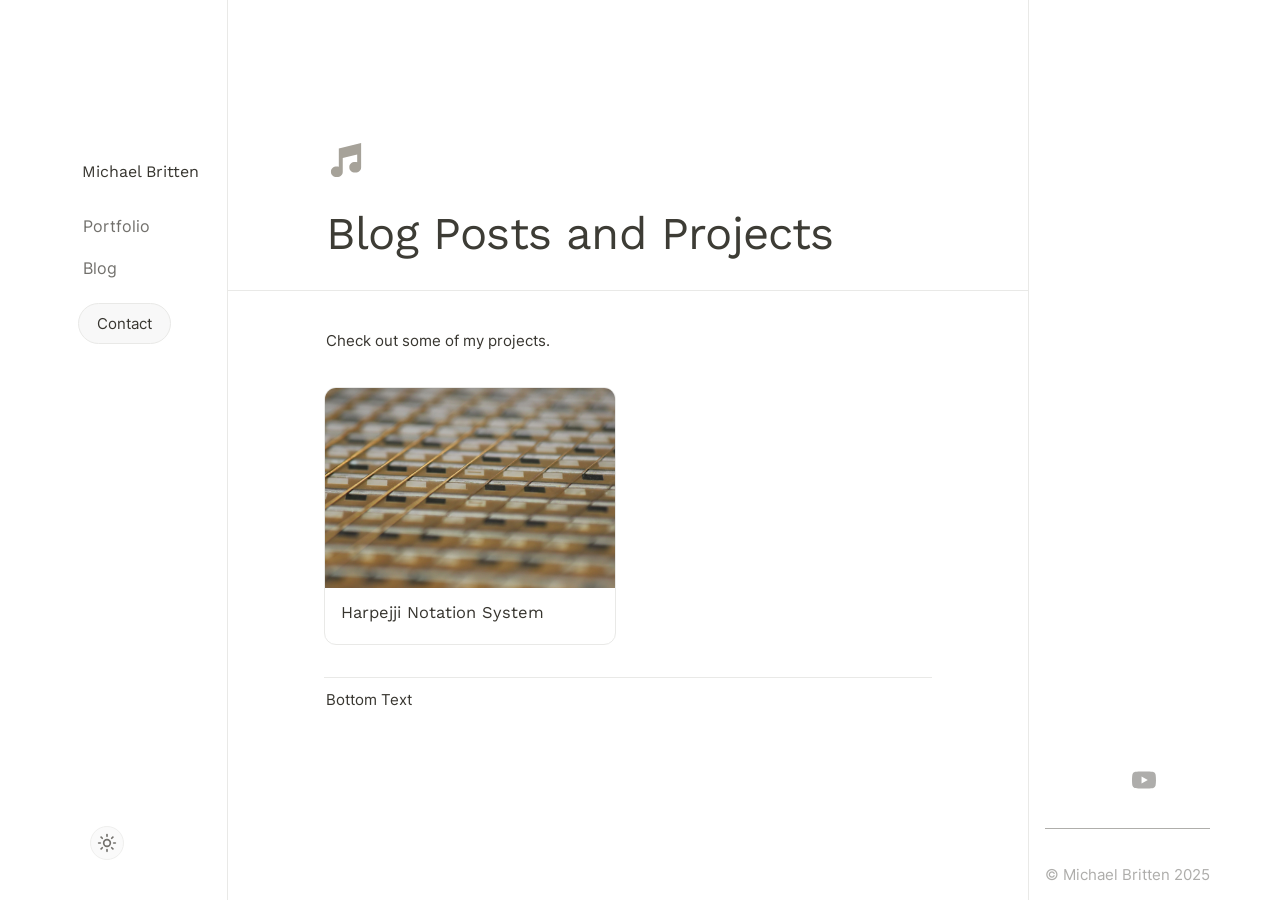
==== blog/index.html @ 79063491 "Rebuild michaelbritten.music as a static site" ====
<!doctype html>
<html lang="en" dir="ltr" class="theme-light">
<head>
  <meta charset="utf-8">
  <meta name="viewport" content="width=device-width, initial-scale=1">
  <title>Blog Posts and Projects</title>
  <meta name="description" content="Projects and writing by Michael Britten.">
  <meta name="robots" content="index, follow">
  <meta property="og:title" content="Blog Posts and Projects">
  <meta property="og:site_name" content="Michael Britten Music">
  <meta property="og:type" content="website">
  <link rel="icon" href="/assets/icons/favicon.png">
  <link rel="preload" href="/assets/fonts/work-sans-regular.woff2" as="font" type="font/woff2" crossorigin>
  <link rel="preload" href="/assets/fonts/inter-regular.woff2" as="font" type="font/woff2" crossorigin>
  <script>
    try {
      const preference = localStorage.getItem("color-preference");
      if (preference === "dark" || preference === "light") {
        document.documentElement.className = "theme-" + preference;
      }
    } catch (_) {}
  </script>
  <link rel="stylesheet" href="/assets/css/static.css">
  <link rel="stylesheet" href="/assets/css/notion.css">
  <link rel="stylesheet" href="/assets/css/super.css">
  <link rel="stylesheet" href="/assets/css/site.css">
  <link rel="stylesheet" href="/assets/css/diem.css">
  <script src="/assets/js/site.js" defer></script>
</head>
<body><div class="super-root"><nav aria-label="Main" data-orientation="horizontal" dir="ltr" class="super-navbar simple" style="position:sticky;box-shadow:var(--navbar-shadow);-webkit-box-shadow:var(--navbar-shadow)"><div class="super-navbar__content"><a class="notion-link super-navbar__logo" href="/"><span class="super-navbar__logo-text" style="font-size:16px">Michael Britten</span></a><div style="position:relative"><ul data-orientation="horizontal" class="super-navbar__item-list" dir="ltr"><li><a class="notion-link super-navbar__item" href="/portfolio">Portfolio</a></li><li><a class="notion-link super-navbar__item" href="/blog">Blog</a></li></ul></div><div class="super-navbar__actions"><a class="notion-link" href="/contact"><div class="super-navbar__cta">Contact</div></a><div class="super-navbar__button super-navbar__theme-toggle"><svg xmlns="http://www.w3.org/2000/svg" width="20" height="20" viewBox="0 0 24 24" fill="none" stroke="currentColor" stroke-width="2" stroke-linecap="round" stroke-linejoin="round" class="lucide lucide-sun " type="Sun"><circle cx="12" cy="12" r="4"></circle><path d="M12 2v2"></path><path d="M12 20v2"></path><path d="m4.93 4.93 1.41 1.41"></path><path d="m17.66 17.66 1.41 1.41"></path><path d="M2 12h2"></path><path d="M20 12h2"></path><path d="m6.34 17.66-1.41 1.41"></path><path d="m19.07 4.93-1.41 1.41"></path></svg></div><div class="super-navbar__button super-navbar__menu-open"><svg xmlns="http://www.w3.org/2000/svg" width="20" height="20" viewBox="0 0 24 24" fill="none" stroke="currentColor" stroke-width="2" stroke-linecap="round" stroke-linejoin="round" class="lucide lucide-menu " type="Menu"><line x1="4" x2="20" y1="12" y2="12"></line><line x1="4" x2="20" y1="6" y2="6"></line><line x1="4" x2="20" y1="18" y2="18"></line></svg></div></div></div><div class="super-navbar__viewport-wrapper"></div></nav><div class="super-content-wrapper"><main id="page-blog" class="super-content page__blog parent-page__index"><div class="notion-header page"><div class="notion-header__cover no-cover has-icon-image"></div><div class="notion-header__content max-width no-cover has-icon-image"><div class="notion-header__title-wrapper"><div class="notion-header__icon-wrapper no-cover has-icon-image"><img src="/assets/icons/music-lightgray.svg" alt="Blog Posts and Projects" width="125" height="125" class="notion-header__icon" style="object-fit:cover;object-position:center" loading="lazy" data-full-size="/assets/icons/music-lightgray.svg" data-lightbox-src="/assets/icons/music-lightgray.svg"></div><h1 class="notion-header__title">Blog Posts and Projects</h1></div></div></div><article id="block-blog" class="notion-root max-width has-footer"><p id="block-1a8214f2737e80db8d84c79247154c6c" class="notion-text notion-text__content notion-semantic-string">Check out some of my projects.</p><p id="block-1a9214f2737e80e6aae5f19e758162b7" class="notion-text notion-text__content notion-semantic-string"> </p><div id="block-1a9214f2737e8035b686e67b516e4347" class="notion-collection inline collection-1a9214f2737e80f184dc000bc0f4c4ec"><div class="notion-collection-gallery no-border-top medium"><div id="block-blog-database-harpejji-notation-system" class="notion-collection-card gallery"><a id="block-blog-database-harpejji-notation-system" href="/blog-database/harpejji-notation-system" class="notion-link notion-collection-card__anchor">Harpejji Notation System</a><span data-full-size="/assets/images/harpejji-cover.jpg" data-lightbox-src="/assets/images/harpejji-cover.jpg" style="display:contents"><img alt="Harpejji Notation System" loading="lazy" width="780" height="200" decoding="async" data-nimg="1" class="notion-collection-card__cover medium" style="color:transparent;object-fit:cover;object-position:center 39.059999999999995%" srcset="/assets/images/harpejji-cover.jpg 1x, /assets/images/harpejji-cover.jpg 2x" src="/assets/images/harpejji-cover.jpg"></span><div class="notion-collection-card__content notion-collection-card__property-list"><div class="notion-property notion-property__title notion-collection-card__property title notion-semantic-string"><div class="notion-property__title__icon-wrapper"><svg class="notion-icon notion-icon__page" viewBox="0 0 16 16" width="18" height="18" style="width:16px;height:16px;font-size:16px;fill:var(--color-text-default-light)"><path d="M4.35645 15.4678H11.6367C13.0996 15.4678 13.8584 14.6953 13.8584 13.2256V7.02539C13.8584 6.0752 13.7354 5.6377 13.1406 5.03613L9.55176 1.38574C8.97754 0.804688 8.50586 0.667969 7.65137 0.667969H4.35645C2.89355 0.667969 2.13477 1.44043 2.13477 2.91016V13.2256C2.13477 14.7021 2.89355 15.4678 4.35645 15.4678ZM4.46582 14.1279C3.80273 14.1279 3.47461 13.7793 3.47461 13.1436V2.99219C3.47461 2.36328 3.80273 2.00781 4.46582 2.00781H7.37793V5.75391C7.37793 6.73145 7.86328 7.20312 8.83398 7.20312H12.5186V13.1436C12.5186 13.7793 12.1836 14.1279 11.5205 14.1279H4.46582ZM8.95703 6.02734C8.67676 6.02734 8.56055 5.9043 8.56055 5.62402V2.19238L12.334 6.02734H8.95703ZM10.4336 9.00098H5.42969C5.16992 9.00098 4.98535 9.19238 4.98535 9.43164C4.98535 9.67773 5.16992 9.86914 5.42969 9.86914H10.4336C10.6797 9.86914 10.8643 9.67773 10.8643 9.43164C10.8643 9.19238 10.6797 9.00098 10.4336 9.00098ZM10.4336 11.2979H5.42969C5.16992 11.2979 4.98535 11.4893 4.98535 11.7354C4.98535 11.9746 5.16992 12.1592 5.42969 12.1592H10.4336C10.6797 12.1592 10.8643 11.9746 10.8643 11.7354C10.8643 11.4893 10.6797 11.2979 10.4336 11.2979Z"></path></svg></div>Harpejji Notation System</div></div></div></div></div><div id="block-1a8214f2737e80f6a844deb8e12444a4" class="notion-divider"></div><p id="block-1a8214f2737e8034b033c7b3aa1dd989" class="notion-text notion-text__content notion-semantic-string">Bottom Text</p><div id="block-1a8214f2737e800bb00bc7fbfaf648d8" class="notion-text"></div></article></main></div><footer class="super-footer corners no-logo no-links"><div class="super-footer__content"><div class="super-footer__divider"></div><p class="super-footer__footnote">© Michael Britten 2025</p><div class="super-footer__icons"><a href="https://www.youtube.com/@MichaelBrittenMusic/videos" class="notion-link" target="_blank" rel="noopener noreferrer"><svg xmlns="http://www.w3.org/2000/svg" fill="currentColor" viewBox="0 0 24 24" width="24" height="24"><title>YouTube</title><path d="M23.498 6.186a3.016 3.016 0 0 0-2.122-2.136C19.505 3.545 12 3.545 12 3.545s-7.505 0-9.377.505A3.017 3.017 0 0 0 .502 6.186C0 8.07 0 12 0 12s0 3.93.502 5.814a3.016 3.016 0 0 0 2.122 2.136c1.871.505 9.376.505 9.376.505s7.505 0 9.377-.505a3.015 3.015 0 0 0 2.122-2.136C24 15.93 24 12 24 12s0-3.93-.502-5.814zM9.545 15.568V8.432L15.818 12l-6.273 3.568z"></path></svg></a></div></div></footer></div>
</body>
</html>
---- assets/css/static.css ----
* {
  box-sizing: border-box;
}

*::selection {
  background: rgba(45, 170, 219, 0.3);
}

strong {
  font-weight: 600;
}

p {
  margin: 0;
}

button {
  all: unset;
}

html {
  height: auto;
  font-weight: var(--text-weight);
  scrollbar-color: var(--scrollbar-thumb-color)
    var(--scrollbar-background-color);
}

html ::-webkit-scrollbar-thumb {
  background-color: var(--scrollbar-thumb-color);
  border: 3px solid transparent;
  border-radius: 50px;
  background-clip: padding-box;
}

html ::-webkit-scrollbar {
  width: 15px;
  background: var(--scrollbar-background-color);
  border-left: 1px solid var(--scrollbar-border-color);
  border-right: 1px solid var(--scrollbar-border-color);
}

html ::-webkit-scrollbar:horizontal {
  border-top: 1px solid var(--scrollbar-border-color);
  border-bottom: 1px solid var(--scrollbar-border-color);
  border-left: none;
  border-right: none;
}

body {
  height: 100%;
  color: var(--color-text-default);
  background: var(--color-bg-default);
  fill: currentColor;
  margin: 0;
  font-family: var(--secondary-font);
  transition-property: color, background-color, border-color,
    text-decoration-color, fill, stroke;
  transition-timing-function: cubic-bezier(0.4, 0, 0.2, 1);
  transition-duration: 150ms;
}

.super-root {
  display: flex;
  flex-direction: column;
  min-height: 100vh;
}

.super-content-wrapper {
  display: flex;
  flex-grow: 1;
  min-height: 100%;
  max-height: 100%;
}

.super-content {
  width: 100%;
  position: relative;
  display: flex;
  flex-direction: column;
  flex-grow: 1;
}

.super-content-wrapper.has-sidebar .super-content {
  max-width: calc(100vw - var(--sidebar-width) - var(--scrollbar-width));
}

@supports (font: -apple-system-body) and (-webkit-appearance: none) {
  img[loading="lazy"] {
    clip-path: inset(0.6px);
  }
}

code {
  /* Use monospace before Courier so font looks better on Android Chrome. */
  font-family: "SFMono-Regular", Consolas, "Liberation Mono", Menlo, monospace,
    Courier;
}

.static-tweet {
  margin: auto;
}

.color-default-light {
  color: var(--color-text-default-light);
}
.color-gray-light {
  color: var(--color-text-gray-light);
}
.color-brown-light {
  color: var(--color-text-brown-light);
}
.color-orange-light {
  color: var(--color-text-orange-light);
}
.color-yellow-light {
  color: var(--color-text-yellow-light);
}
.color-green-light {
  color: var(--color-text-green-light);
}
.color-blue-light {
  color: var(--color-text-blue-light);
}
.color-purple-light {
  color: var(--color-text-purple-light);
}
.color-pink-light {
  color: var(--color-text-pink-light);
}
.color-red-light {
  color: var(--color-text-red-light);
}

.bg-default-light {
  background-color: var(--color-bg-default-light);
}
.bg-gray-light {
  background-color: var(--color-bg-gray-light);
}
.bg-brown-light {
  background-color: var(--color-bg-brown-light);
}
.bg-orange-light {
  background-color: var(--color-bg-orange-light);
}
.bg-yellow-light {
  background-color: var(--color-bg-yellow-light);
}
.bg-green-light {
  background-color: var(--color-bg-green-light);
}
.bg-blue-light {
  background-color: var(--color-bg-blue-light);
}
.bg-purple-light {
  background-color: var(--color-bg-purple-light);
}
.bg-pink-light {
  background-color: var(--color-bg-pink-light);
}
.bg-red-light {
  background-color: var(--color-bg-red-light);
}

.color-default {
  color: var(--color-text-default);
}
.color-gray {
  color: var(--color-text-gray);
}
.color-brown {
  color: var(--color-text-brown);
}
.color-orange {
  color: var(--color-text-orange);
}
.color-yellow {
  color: var(--color-text-yellow);
}
.color-green {
  color: var(--color-text-green);
}
.color-blue {
  color: var(--color-text-blue);
}
.color-purple {
  color: var(--color-text-purple);
}
.color-pink {
  color: var(--color-text-pink);
}
.color-red {
  color: var(--color-text-red);
}

.bg-default {
  background-color: var(--color-bg-default);
}
.bg-accent {
  background-color: var(--color-bg-accent);
}
.bg-gray {
  background-color: var(--color-bg-gray);
}
.bg-brown {
  background-color: var(--color-bg-brown);
}
.bg-orange {
  background-color: var(--color-bg-orange);
}
.bg-yellow {
  background-color: var(--color-bg-yellow);
}
.bg-green {
  background-color: var(--color-bg-green);
}
.bg-blue {
  background-color: var(--color-bg-blue);
}
.bg-purple {
  background-color: var(--color-bg-purple);
}
.bg-pink {
  background-color: var(--color-bg-pink);
}
.bg-red {
  background-color: var(--color-bg-red);
}

.pill-default {
  background: var(--color-pill-default);
  color: var(--color-pill-text-default);
}
.pill-gray {
  background: var(--color-pill-gray);
  color: var(--color-pill-text-gray);
}
.pill-brown {
  background: var(--color-pill-brown);
  color: var(--color-pill-text-brown);
}
.pill-orange {
  background: var(--color-pill-orange);
  color: var(--color-pill-text-orange);
}
.pill-yellow {
  background: var(--color-pill-yellow);
  color: var(--color-pill-text-yellow);
}
.pill-green {
  background: var(--color-pill-green);
  color: var(--color-pill-text-green);
}
.pill-blue {
  background: var(--color-pill-blue);
  color: var(--color-pill-text-blue);
}
.pill-purple {
  background: var(--color-pill-purple);
  color: var(--color-pill-text-purple);
}
.pill-pink {
  background: var(--color-pill-pink);
  color: var(--color-pill-text-pink);
}
.pill-red {
  background: var(--color-pill-red);
  color: var(--color-pill-text-pink);
}

/************/
/** MOBILE **/
/************/
@media (max-width: 860px) {
  .super-content-wrapper.has-sidebar .super-content {
    max-width: 100%;
  }
}
---- assets/css/notion.css ----
.notion-ai-block {
  border: 2px solid #dfd5e8;
  padding: 18px 12px;
  border-radius: 6px;
  margin-top: 2px;
  margin-bottom: 4px;
}

.notion-ai-block__with-content {
  border: none;
  transition: all 200ms;
  padding: 0px;
}

.notion-ai-block__icon {
  width: 20px;
  height: 20px;
  display: block;
  fill: rgb(188, 161, 207);
  flex-shrink: 0;
  backface-visibility: hidden;
  position: relative;
  margin-right: 10px;
}

.notion-ai-block__no-content {
  display: flex;
  align-items: center;
  color: var(--color-text-gray);
}

.notion-anchor {
  color: inherit;
  text-decoration: none;
  visibility: hidden;
}

.notion-audio {
  width: 100%;
}

.notion-audio audio {
  width: 100%;
  outline: none;
}

.notion-bulleted-list {
  margin: 2px 0;
  padding-inline-start: calc(1.5em + 4px);
  line-height: 1.5;
}

.notion-bulleted-list.circle {
  list-style-type: circle;
}

.notion-bulleted-list.disc {
  list-style-type: disc;
}

.notion-bulleted-list.square {
  list-style-type: square;
}

.notion-numbered-list {
  margin: 2px 0;
  padding-inline-start: calc(1.5em + 4px);
  line-height: 1.5;
}

.notion-callout .notion-numbered-list {
  padding-inline-start: calc(1.5em + 10px);
}

.notion-list-item {
  margin: 2px 0;
  padding-top: 3px;
  padding-bottom: 3px;
}

.notion-bookmark {
  margin: 4px 0;
  border-radius: var(--bookmark-border-radii);
  border: var(--bookmark-border);
  /* padding: 12px 14px 14px; */
  transition: background 120ms ease-in 0s;
}

.notion-bookmark:hover {
  background: var(--color-ui-hover-bg);
}

.notion-bookmark > a {
  color: inherit;
  text-decoration: none;
  display: flex;
}

.notion-bookmark__content {
  overflow: hidden;
  flex: 4 1 180px;
  padding: var(--bookmark-padding);
}

.notion-bookmark__title {
  margin: 0;
  margin-bottom: 2px;
  line-height: 1.25rem;
  font-size: 0.875rem;
  font-weight: normal;
  white-space: nowrap;
  overflow: hidden;
  text-overflow: ellipsis;
}

.notion-bookmark__description {
  margin: 0;
  font-size: 0.75rem;
  line-height: 1rem;
  opacity: 0.6;
  height: 2rem;
  overflow: hidden;
}

.notion-bookmark__link {
  display: flex;
  align-items: center;
  margin-top: 6px;
}

.notion-bookmark__link p {
  margin: 0;
  font-size: 0.75rem;
  line-height: 1rem;
  white-space: nowrap;
  overflow: hidden;
  text-overflow: ellipsis;
}

.notion-bookmark__cover {
  flex: 1 1 180px;
  display: block;
  position: relative;
  width: 500px;
  height: 6.75rem;
}

.notion-bookmark__cover img {
  display: block;
  object-fit: cover;
  border-radius: var(--bookmark-image-border-radii);
  width: 100%;
  height: 100%;
}

/************/
/** MOBILE **/
/************/
.static-renderer.mobile .notion-bookmark__cover {
  width: 300px;
}

@media only screen and (max-width: 680px) {
  .notion-bookmark__cover {
    width: 300px;
  }
}
.notion-breadcrumb {
  height: 45px;
  display: flex;
  align-items: center;
  width: 100%;
  background-color: var(--color-bg-default);
}

.notion-navbar .notion-breadcrumb {
  z-index: 30;
  top: 0;
  position: sticky;
  background: transparent;
}

.notion-breadcrumb > a {
  display: flex;
  align-items: center;
  cursor: pointer;
  padding: 3px 6px;
  text-decoration: none;
  color: inherit;
  transition: 0.3s ease;
  height: 24px;
}

.notion-breadcrumb > a.has-icon {
  padding: 2px 6px;
}

.notion-breadcrumb__item {
  display: flex;
  align-items: center;
  transition: 0.3s ease;
  padding: 3px 6px;
}

.notion-breadcrumb__item:hover {
  background-color: var(--color-ui-hover-bg);
  border-radius: 4px;
}

.notion-breadcrumb__item.has-icon .notion-breadcrumb__title {
  margin-inline-start: 6px;
}

.notion-breadcrumb__icon {
  border-radius: 3px;
  display: block;
  object-fit: cover;
}

.notion-breadcrumb__divider {
  color: var(--color-text-default-light);
  margin: 0px 2px;
  cursor: default;
  font-size: 0.875rem;
}

.notion-breadcrumb__dots {
  padding: 3px 6px;
  color: inherit;
  font-size: 14px;
}

.notion-breadcrumb__ellipsis {
  cursor: pointer;
  font-weight: normal;
  user-select: none;
}

.notion-breadcrumb__dropdown-option-arrow {
  color: #ccc;
  margin-right: 4px;
}

.notion-breadcrumb__dropdown-option-title {
  margin-left: 4px;
  width: 200px;
  white-space: nowrap;
  text-overflow: ellipsis;
  overflow: hidden;
}

.notion-button {
  margin-top: 4px;
  margin-bottom: 4px;
}

.notion-button__content {
  display: inline-flex;
  align-items: center;
  justify-content: center;
  gap: 6px;
  cursor: pointer;
  transition: background 20ms ease-in;
  user-select: none;
  white-space: nowrap;
  border-radius: 6px;
  padding: 8px 12px;
  min-width: 50px;
  font-weight: 500;
  border: var(--border-layout);
}

.notion-button__icon .notion-icon {
  width: 1rem;
  font-size: 1rem;
  line-height: 1rem;
}

.notion-button__content:hover {
  background: var(--color-ui-hover-bg);
}
.notion-button__content.bg-gray-light {
  border-color: var(--color-bg-gray);
}
.notion-button__content.bg-gray-light:hover {
  background-color: var(--color-bg-gray);
}
.notion-button__content.bg-brown-light {
  border-color: var(--color-bg-brown);
}
.notion-button__content.bg-brown-light:hover {
  background-color: var(--color-bg-brown);
}
.notion-button__content.bg-orange-light {
  border-color: var(--color-bg-orange);
}
.notion-button__content.bg-orange-light:hover {
  background-color: var(--color-bg-orange);
}
.notion-button__content.bg-yellow-light {
  border-color: var(--color-bg-yellow);
}
.notion-button__content.bg-yellow-light:hover {
  background-color: var(--color-bg-yellow);
}
.notion-button__content.bg-green-light {
  border-color: var(--color-bg-green);
}
.notion-button__content.bg-green-light:hover {
  background-color: var(--color-bg-green);
}
.notion-button__content.bg-blue-light {
  border-color: var(--color-bg-blue);
}
.notion-button__content.bg-blue-light:hover {
  background-color: var(--color-bg-blue);
}
.notion-button__content.bg-purple-light {
  border-color: var(--color-bg-purple);
}
.notion-button__content.bg-purple-light:hover {
  background-color: var(--color-bg-purple);
}
.notion-button__content.bg-pink-light {
  border-color: var(--color-bg-pink);
}
.notion-button__content.bg-pink-light:hover {
  background-color: var(--color-bg-pink);
}
.notion-button__content.bg-red-light {
  border-color: var(--color-bg-red);
}
.notion-button__content.bg-red-light:hover {
  background-color: var(--color-bg-red);
}

.notion-button.notion-form__submit-button .notion-button__content {
  color: white;
  padding: 5px 12px;
  background-color: var(--color-bg-form-btn-default);
  border-color: var(--color-bg-form-btn-default);
}
.notion-button.notion-form__submit-button .notion-button__content:hover {
  opacity: 0.8;
}
.notion-button.notion-form__submit-button .notion-button__content:focus {
  opacity: 0.5;
}
.notion-button.notion-form__submit-button .notion-button__content.bg-gray-light {
  background-color: var(--color-bg-form-btn-gray);
  border-color: var(--color-bg-form-btn-gray);
}
.notion-button.notion-form__submit-button .notion-button__content.bg-brown-light {
  background-color: var(--color-bg-form-btn-brown);
  border-color: var(--color-bg-form-btn-brown);
}
.notion-button.notion-form__submit-button .notion-button__content.bg-orange-light {
  background-color: var(--color-bg-form-btn-orange);
  border-color: var(--color-bg-form-btn-orange);
}
.notion-button.notion-form__submit-button .notion-button__content.bg-yellow-light {
  background-color: var(--color-bg-form-btn-yellow);
  border-color: var(--color-bg-form-btn-yellow);
}
.notion-button.notion-form__submit-button .notion-button__content.bg-green-light {
  background-color: var(--color-bg-form-btn-green);
  border-color: var(--color-bg-form-btn-green);
}
.notion-button.notion-form__submit-button .notion-button__content.bg-blue-light {
  background-color: var(--color-bg-form-btn-blue);
  border-color: var(--color-bg-form-btn-blue);
}
.notion-button.notion-form__submit-button .notion-button__content.bg-purple-light {
  background-color: var(--color-bg-form-btn-purple);
  border-color: var(--color-bg-form-btn-purple);
}
.notion-button.notion-form__submit-button .notion-button__content.bg-pink-light {
  background-color: var(--color-bg-form-btn-pink);
  border-color: var(--color-bg-form-btn-pink);
}
.notion-button.notion-form__submit-button .notion-button__content.bg-red-light {
  background-color: var(--color-bg-form-btn-red);
  border-color: var(--color-bg-form-btn-red);
}

.notion-callout {
  display: flex;
  margin-top: 2px;
  margin-bottom: 4px;
  border: 1px solid transparent;
  overflow: hidden;
  padding: var(--callout-padding);
  border-radius: var(--callout-border-radii);
  box-shadow: var(--callout-shadow);
}

.notion-callout.border {
  border: var(--callout-border);
}

.notion-callout__icon {
  min-width: 1.5rem;
  width: 1.8rem;
  display: var(--callout-icon-display);
  position: relative;
  top: 2px;
}

.notion-callout__icon .notion-icon {
  width: 1.3rem;
  font-size: 1.3rem;
  line-height: 1.3rem;
}

.notion-callout__content {
  display: flex;
  flex-direction: column;
  margin-inline-start: 8px;
  overflow: hidden;
  width: 100%;
}

.notion-callout__content > .notion-semantic-string:first-child + .notion-heading__anchor + :is(h1.notion-heading,
h2.notion-heading,
h3.notion-heading) {
  margin-block-start: 0;
  line-height: 1;
}

/* Callouts set border color to match BG */
.notion-callout.bg-gray-light.border {
  border-color: var(--color-bg-gray-light);
}

.notion-callout.bg-brown-light.border {
  border-color: var(--color-bg-brown-light);
}

.notion-callout.bg-orange-light.border {
  border-color: var(--color-bg-orange-light);
}

.notion-callout.bg-yellow-light.border {
  border-color: var(--color-bg-yellow-light);
}

.notion-callout.bg-green-light.border {
  border-color: var(--color-bg-green-light);
}

.notion-callout.bg-blue-light.border {
  border-color: var(--color-bg-blue-light);
}

.notion-callout.bg-purple-light.border {
  border-color: var(--color-bg-purple-light);
}

.notion-callout.bg-pink-light.border {
  border-color: var(--color-bg-pink-light);
}

.notion-callout.bg-red-light.border {
  border-color: var(--color-bg-red-light);
}

.notion-caption {
  padding: 6px 2px;
  color: var(--color-text-default-light);
  font-size: 0.875rem;
}

.notion-checkbox {
  display: flex;
  align-items: center;
}

.notion-checkbox > svg {
  width: 1rem;
  height: 1rem;
  fill: inherit;
}

.notion-checkbox.checked {
  display: flex;
  align-items: center;
  justify-content: center;
  width: 1rem;
  height: 1rem;
  background: var(--color-checkbox-bg);
}

.notion-checkbox.checked > svg {
  width: 0.75em;
  height: 0.75em;
  fill: white;
}

.notion-collection-card__property.notion-checkbox {
  width: 0.75rem;
  height: 0.75rem;
}

.notion-code {
  position: relative;
}

.notion-code pre {
  color: black;
  background-color: var(--color-code-bg);
  font-family: Consolas, Monaco, "Andale Mono", "Ubuntu Mono", monospace;
  font-size: 1rem;
  line-height: 1.5rem;
  text-align: left;
  white-space: pre;
  word-spacing: normal;
  word-break: normal;
  overflow-wrap: normal;
  tab-size: 4;
  hyphens: none;
  margin: 10px 0;
  direction: ltr;
  overflow: auto;
  padding: var(--code-padding);
  border-radius: var(--code-border-radii);
}

.notion-code code {
  color: rgb(55, 53, 47);
  background: none;
  font-family: Consolas, Monaco, "Andale Mono", "Ubuntu Mono", monospace;
  font-size: 0.9rem;
  line-height: 1.4rem;
  text-align: left;
  white-space: pre-wrap;
  word-spacing: normal;
  word-break: normal;
  overflow-wrap: normal;
  tab-size: 4;
  hyphens: none;
}

.notion-code.no-wrap code {
  white-space: pre;
}

.notion-code__mermaid-split {
  padding: 0px !important;
}

.notion-code__copy-button {
  position: absolute;
  display: flex;
  align-items: center;
  right: 6px;
  top: 16px;
  background: var(--color-card-bg);
  padding: 4px;
  border-radius: 4px;
  font-size: 0.75rem;
  cursor: pointer;
  opacity: 0;
  pointer-events: none;
  transition: opacity 0.2s ease-in-out, background 0.2s ease-in-out;
}

.notion-code__copy-button:hover {
  background: var(--color-card-bg-hover);
}

.notion-code:hover .notion-code__copy-button {
  opacity: 1;
  pointer-events: all;
}

.notion-code__copy-button .notion-icon__copy {
  width: 0.85rem;
  height: 0.85rem;
}

.notion-collection__no-access {
  display: flex;
  flex-direction: column;
  align-items: center;
  justify-content: center;
  min-height: 180px;
  padding: 2rem 1.5rem;
  border-radius: 8px;
  background: var(--collection-background, rgba(0, 0, 0, 0.03));
  color: var(--text-secondary, rgba(0, 0, 0, 0.45));
  text-align: center;
}

.notion-collection__no-access-icon {
  display: flex;
  margin-bottom: 0.75rem;
  opacity: 0.7;
}

.notion-collection__no-access-title {
  margin: 0 0 0.35rem;
  font-size: 0.95rem;
  font-weight: 600;
  color: var(--text-primary, inherit);
}

.notion-collection__no-access-message {
  margin: 0;
  max-width: 22rem;
  font-size: 0.875rem;
  line-height: 1.45;
}

.notion-collection__header-wrapper {
  display: flex;
  align-items: center;
  margin-top: 0.5rem;
  margin-bottom: 0.5rem;
  gap: 6px;
  font-family: var(--primary-font);
}

.notion-collection-page .notion-collection__header-wrapper {
  margin: 0.5rem 0px 0.3rem 0px;
}

.notion-collection__header-wrapper.notion-wiki__wrapper {
  border-bottom: var(--divider-border);
  margin-bottom: 12px;
  padding-bottom: 5px;
}

@media (min-width: 547px) {
  .notion-collection-page .notion-dropdown__menu-wrapper {
    left: 40px;
  }
}
.notion-collection__header {
  line-height: 1.75;
  font-size: var(--heading3-size);
  font-weight: 700;
  margin: 0;
  padding: 3px 2px;
  display: flex;
  align-items: center;
}

.notion-collection__header:hover > .notion-anchor {
  visibility: visible;
}

.notion-collection__header-icon {
  margin-inline-end: 10px;
  line-height: 1;
  display: flex;
}

.notion-collection-card {
  width: 100%;
  height: 100%;
  transition: background 120ms ease-in 0s;
  position: relative;
  cursor: pointer;
  overflow: hidden;
  background: var(--color-card-bg);
  /* 10:7 */
  /* padding-top: 70%; */
  padding: var(--collection-card-padding);
  border-radius: var(--collection-card-border-radii);
  box-shadow: var(--collection-card-shadow);
}

.notion-collection-card.no-click {
  cursor: default;
}

.notion-collection-card.border-radius-right-0 {
  border-top-right-radius: 0px;
  border-bottom-right-radius: 0px;
}

.notion-collection-card.border-radius-left-0 {
  border-top-left-radius: 0px;
  border-bottom-left-radius: 0px;
}

/* .notion-collection-card.no-click:hover {
  background: var(--color-card-bg);
} */
@supports not (display: grid) {
  .notion-collection-card {
    margin-top: 16px;
  }
}
.notion-collection-card:hover {
  background: var(--color-card-bg-hover);
}

a.notion-collection-card {
  color: inherit;
  text-decoration: none;
}

.notion-collection-card a.notion-collection-card__anchor {
  position: absolute;
  top: 0;
  bottom: 0;
  right: 0;
  left: 0;
  z-index: 10;
  color: transparent !important;
  user-select: none;
}

.notion-collection-card.feed a.notion-collection-card__anchor {
  display: none;
}

.notion-collection-card a.notion-collection-card__anchor:hover {
  color: transparent !important;
}

.notion-collection-card .notion-property__title {
  line-height: 1.5;
  display: flex;
  align-items: flex-start;
  font-size: var(--collection-card-title-size);
  padding: var(--collection-card-title-padding);
}

.notion-collection-card .notion-property__title .notion-property__title__icon-wrapper {
  display: var(--collection-card-icon-display);
  float: left;
  margin-top: 1px;
  margin-inline-end: 5px;
}

html[dir=rtl] .notion-collection-card .notion-property__title .notion-property__title__icon-wrapper {
  float: right;
}

.notion-collection-card.calendar .notion-collection-card__content {
  padding: 2px 4px 1px 5px;
}

.notion-collection-card .notion-property__title .notion-icon {
  font-size: 1.2rem;
  line-height: 1.2rem;
}

.notion-collection-card .notion-property__relation .notion-icon__page {
  min-width: 18px;
  min-height: 18px;
}

.notion-collection-card__cover {
  min-height: 115px;
  height: 200px;
  width: 100%;
  overflow: hidden;
  position: relative;
  vertical-align: text-bottom;
  pointer-events: none;
}

.notion-collection-card__cover.only-cover {
  border-bottom: 0px;
}

.notion-collection-card__cover img {
  width: 100%;
  height: 210px;
}

.notion-collection-card__cover.small,
.notion-collection-card__cover.small img {
  min-height: var(--collection-card-cover-height-small);
  height: var(--collection-card-cover-height-small);
}

.notion-collection-card__cover.medium,
.notion-collection-card__cover.medium img {
  min-height: var(--collection-card-cover-height-medium);
  height: var(--collection-card-cover-height-medium);
}

.notion-collection-card__cover.large,
.notion-collection-card__cover.large img {
  min-height: var(--collection-card-cover-height-large);
  height: var(--collection-card-cover-height-large);
}

.notion-collection-card__content {
  padding: var(--collection-card-content-padding);
  pointer-events: none;
}

.notion-collection-card__content a,
.notion-collection-card__content button,
.notion-collection-card__content video,
.notion-collection-card__content .notion-video,
.notion-collection-card__content .notion-video *,
.notion-collection-card__content .notion-property__url,
.notion-collection-card__content .notion-property__relation,
.notion-collection-card__content .notion-property__checkbox,
.notion-collection-card__content .notion-toggle {
  pointer-events: auto;
  position: relative;
  z-index: 11;
}

.notion-collection-card__property-list {
  font-size: 0.75rem;
  overflow: hidden;
}

.notion-collection-card__content .notion-property__text {
  max-width: 95%;
}

.notion-collection-list__item-content .notion-property__text,
.notion-collection-card__content .notion-property__text {
  overflow: hidden;
  text-overflow: ellipsis;
}

.board .notion-collection-card__content {
  padding-inline-end: 10px;
}

.notion-collection-card__content.no-title {
  padding-top: 8px;
}

.notion-collection-card__content .notion-property__select {
  width: 100%;
  display: flex;
  overflow: hidden;
  text-overflow: ellipsis;
}

.notion-collection-card__content .notion-property__select .notion-pill {
  max-width: calc(100% - 10px);
}

.notion-collection-card__content .notion-property__relation {
  display: flex;
  flex-wrap: wrap;
  gap: 4px;
  z-index: 20;
}

.notion-collection-card__content .notion-property__relation .notion-page__icon {
  margin-inline-start: 0px;
}

.notion-collection-card__property {
  min-height: 24px;
  display: flex;
  align-items: center;
  z-index: 10;
}

.gallery .notion-collection-card__property.notion-semantic-string {
  line-height: 1.2rem;
  gap: 4px;
  word-break: break-word;
  overflow-wrap: break-word;
}

.gallery .notion-collection-card__property.notion-semantic-string.no-wrap {
  white-space: nowrap;
  text-overflow: ellipsis;
  overflow: hidden;
}

.notion-collection-card__property.notion-semantic-string .resource {
  top: 0px;
}

.notion-collection-card__property.notion-property__url {
  z-index: 20;
}

.notion-collection-card__property.notion-property__checkbox {
  display: flex;
  align-items: center;
}

.notion-collection-card__property.notion-property__checkbox .notion-checkbox {
  margin-right: 5px;
}

.notion-collection-card__cover img[loading=lazy],
img[loading=lazy].notion-collection-card__cover {
  /* remove the very small white edge around the cover image on safari */
  clip-path: inset(0px);
  -webkit-clip-path: inset(0px);
}

.notion-collection-card__feed-content-wrapper {
  padding-inline: 20px;
  pointer-events: none;
  position: relative;
}

.notion-collection-card__feed-content-wrapper a,
.notion-collection-card__feed-content-wrapper button,
.notion-collection-card__feed-content-wrapper video,
.notion-collection-card__feed-content-wrapper .notion-video,
.notion-collection-card__feed-content-wrapper .notion-video *,
.notion-collection-card__feed-content-wrapper .notion-toggle {
  pointer-events: auto !important;
  position: relative;
  z-index: 11;
}

.notion-collection-card__feed-content-wrapper.preview {
  overflow: visible;
  padding-bottom: 50px;
}

.notion-collection-card__feed-content-wrapper:not(.preview) {
  overflow: visible;
}

.notion-collection-card__feed-preview-fader {
  background: linear-gradient(to top, var(--color-bg-default) 30%, transparent 100%);
  width: 100%;
  height: 40px;
  position: absolute;
  left: 0;
  bottom: 0;
  z-index: 1;
}

.notion-collection-card__feed-preview-see-more-button {
  background: #000;
  color: #fff;
  border-radius: 6px;
  padding: 4px 8px;
  box-shadow: rgba(0, 0, 0, 0.3) 0px 1px 4px;
  font-size: 12px;
  line-height: 1.4;
  font-weight: 500;
  cursor: pointer;
  display: flex;
  justify-content: center;
  align-items: center;
  margin-top: -4px;
  padding-inline: 8px 10px;
  display: flex;
  gap: 4px;
  position: absolute;
  bottom: 22px;
  left: 50%;
  transform: translateX(-50%);
  z-index: 1;
}

.notion-collection-card.feed {
  cursor: auto;
  background: var(--color-card-bg);
  padding: 16px;
  border-radius: 12px;
  overflow: visible;
}

.notion-collection-card.feed .notion-collection-card__property-wrapper {
  display: flex;
  flex-flow: wrap;
  row-gap: 6px;
  column-gap: 12px;
  margin-inline-start: -4px;
  overflow: hidden;
  padding: 0;
  margin-bottom: 12px;
}

.notion-collection-card.feed .notion-collection-card__property.title {
  font-size: 20px;
  font-weight: 600;
}

.notion-collection-card__feed-author-byline {
  display: flex;
  align-items: center;
  gap: 6px;
}

.notion-collection-card__feed-author-byline-time {
  font-size: 12px;
  color: var(--color-text-gray);
}

.notion-collection-card.feed .notion-collection-card__content {
  padding-bottom: 0;
  pointer-events: auto;
}

.notion-collection-card.feed .notion-collection-card__feed-content-wrapper {
  pointer-events: auto;
}

.notion-collection-card-feed-children > *:last-child {
  margin-bottom: 0 !important;
}

.notion-property__title {
  display: flex;
  align-items: center;
  font-weight: 500;
  font-family: var(--primary-font);
}

.notion-property__title .notion-property__title__icon-wrapper {
  align-items: center;
  justify-content: center;
  height: 1.25rem;
  width: 1.25rem;
}

.notion-property__title__icon-wrapper .notion-icon.text {
  object-fit: contain;
  line-height: 1.5rem;
}

.notion-property__title .notion-icon {
  font-size: 1.2rem;
  line-height: 1rem;
}

.notion-property__date {
  white-space: nowrap;
}

.notion-property__date .notion-semantic-string {
  white-space: nowrap;
}

.notion-property.notion-property__text {
  display: block;
}

.gallery .notion-collection-card__property.notion-property__text {
  display: block;
  word-break: break-word;
  overflow-wrap: break-word;
}

.notion-property__number__progress-bar-wrapper,
.notion-property__number__progress-ring-wrapper {
  display: flex;
  align-items: center;
  height: 100%;
  width: 100%;
  justify-content: flex-start;
}

.notion-collection-card .notion-property__number__progress-bar-wrapper,
.notion-collection-card .notion-property__number__progress-ring-wrapper {
  width: 70%;
}

.notion-property__number__progress-bar {
  border-radius: 1000px;
  background-color: var(--color-bg-gray);
  overflow: hidden;
  width: 100%;
  max-width: 260px;
  height: 4px;
  min-height: 4px;
  margin: 6px 0px 6px 0px;
}
.notion-property__number__progress-bar.show-value {
  flex: 0 0 60%;
}
.notion-property__number__progress-bar div {
  height: 100%;
  min-height: 4px;
}

.notion-property__number__progress-ring {
  height: 20px;
  width: 20px;
  transform: rotate(-90deg);
  transform-origin: 50% 50%;
}

.notion-property__number__progress-value {
  width: 40px;
  margin-right: 8px;
}

.notion-property__verification {
  display: flex;
  gap: 4px;
}

.notion-property__select.wrap {
  flex-wrap: wrap;
}

.notion-property__select.no-wrap {
  white-space: nowrap;
}

.notion-property.notion-property__file {
  display: flex;
  flex-direction: column;
}

.notion-property__file div {
  position: relative;
  width: 30px;
  height: 24px;
}

.notion-property__file img {
  object-fit: contain;
}

.notion-property.notion-property__url .notion-link {
  z-index: 10;
}

.notion-property__person {
  gap: 8px;
}

.notion-property__person > .notion-semantic-string > span {
  margin-right: 10px;
}

.notion-property__person .notion-icon {
  border-radius: 50%;
}

.notion-property__person > .notion-semantic-string {
  display: flex;
}

.notion-collection-board {
  width: 100%;
  display: grid;
  padding-bottom: 4px;
  overflow-x: auto;
  border-top: var(--collection-header-border);
  gap: var(--collection-card-gap);
}

.notion-collection-board.grouped {
  overflow-x: visible;
}

.notion-collection-board.no-border-top {
  border-top: 0px;
}

.notion-collection-board__column {
  width: 100%;
  padding: 4px;
  border-radius: 5px;
}

.notion-collection-board__column-header {
  width: 100%;
  margin: 2px;
  margin-bottom: 6px;
}

.notion-collection-board__item {
  margin-bottom: 8px;
}

.notion-collection-calendar {
  margin-bottom: 50px;
}

.notion-collection-calendar__header,
.notion-collection-calendar__header-date-controls {
  display: flex;
  align-items: center;
}

.notion-collection-calendar__header {
  justify-content: space-between;
  height: 42px;
}

.notion-collection-calendar__header-date {
  font-weight: 600;
  margin-left: 8px;
  margin-right: 8px;
  font-size: 0.875rem;
}

.notion-collection-calendar__header-date-back,
.notion-collection-calendar__header-date-forward,
.notion-collection-calendar__header-date-today {
  display: flex;
  align-items: center;
  justify-content: center;
  cursor: pointer;
  user-select: none;
  transition: background 20ms ease-in 0s;
  flex-shrink: 0;
  border-radius: 3px;
  height: 24px;
}

.notion-collection-calendar__header-date-back:hover,
.notion-collection-calendar__header-date-forward:hover,
.notion-collection-calendar__header-date-today:hover {
  background-color: var(--color-ui-hover-bg);
}

.notion-collection-calendar__header-date-back,
.notion-collection-calendar__header-date-forward {
  width: 24px;
  padding: 5px;
}

.notion-collection-calendar__header-date-today {
  white-space: nowrap;
  font-size: 0.875rem;
  line-height: 1.2;
  min-width: 0px;
  padding-left: 6px;
  padding-right: 6px;
}

.notion-collection-calendar__week-days {
  display: flex;
  padding: 2px 0px 8px 0px;
  box-shadow: var(--color-border-dark) 0px 1px 0px;
}

.notion-collection-calendar__week-day-item {
  flex-grow: 1;
  flex-basis: 0px;
  text-align: center;
  font-size: 0.75rem;
  color: var(--color-text-default-light);
}

.notion-collection-calendar__row {
  position: relative;
  display: flex;
  min-height: 124px;
  box-shadow: var(--color-border-dark) -1px 0px 0px;
  overflow: hidden;
}

.notion-collection-calendar__date {
  flex: 1 0 0px;
  border-right: 1px solid var(--color-border-dark);
  border-bottom: 1px solid var(--color-border-dark);
  cursor: default;
}

.notion-collection-calendar__date.first {
  margin-top: 1px;
}

.notion-collection-calendar__date.weekend {
  background: var(--color-calendar-weekend-bg);
}

.notion-collection-calendar__date-number {
  position: relative;
  font-size: 0.875rem;
  top: 4px;
  right: 10px;
  height: 1.5rem;
  line-height: 1.5rem;
  text-align: right;
  transition: color 100ms ease-out 0s;
}

.notion-collection-calendar__date-number.today {
  float: right;
  right: 4px;
  text-align: center;
  background-color: var(--color-text-red);
  width: 1.5rem;
  border-radius: 50%;
  color: var(--color-card-bg);
}

.notion-collection-calendar__date-number.inactive {
  color: var(--color-text-default-light);
}

.notion-collection-calendar__item-wrapper {
  position: absolute;
  width: 100%;
  margin-top: 30px;
}

.notion-collection-calendar__item {
  margin: 0px 10px;
}

.notion-collection-calendar__item .notion-semantic-string {
  overflow: hidden;
  text-overflow: ellipsis;
  white-space: nowrap;
}

.notion-collection-calendar .notion-collection-calendar__item.overflowRight {
  margin-left: 0;
}

.notion-collection-calendar .notion-collection-calendar__item.overflowLeft {
  margin-right: 0;
}

.notion-collection-calendar .notion-collection-calendar__item.overflowRight > * {
  border-top-left-radius: 0;
  border-bottom-left-radius: 0;
}

.notion-collection-calendar .notion-collection-calendar__item.overflowLeft > * {
  border-top-right-radius: 0;
  border-bottom-right-radius: 0;
}

.notion-collection-calendar__item span {
  font-size: 0.75rem;
  font-weight: 500;
}

/************/
/** MOBILE **/
/************/
@media (max-width: 546px) {
  .notion-collection-calendar__date {
    border-right: none;
  }
  .notion-collection-calendar__date.weekend {
    background: none;
  }
  .notion-collection-calendar__row {
    min-height: 0;
    box-shadow: none;
  }
  .notion-collection-calendar__date-number {
    top: 0;
    right: 0;
    text-align: center;
  }
  .notion-collection-calendar__date {
    text-align: center;
  }
  .notion-collection-calendar__date.no-border {
    border-bottom: none;
  }
  .notion-collection-calendar__date-number.today {
    float: none;
    right: 0;
    display: inline-block;
  }
  .notion-collection-calendar__date-number {
    margin-top: 8px;
  }
  .notion-collection-calendar__event-dot-wrapper {
    display: flex;
    justify-content: center;
  }
  .notion-collection-calendar__event-dot {
    position: relative;
    width: 8px;
    height: 8px;
    background: #bbb;
    border-radius: 50%;
  }
}
.notion-collection-calendar__events-list.empty {
  text-align: center;
  margin-top: 14px;
  color: var(--color-text-default-light);
}

.notion-collection-calendar__events {
  overflow-y: auto;
  padding: 2px 20px 20px 20px;
}

.notion-collection-calendar__event-wrapper {
  display: flex;
  flex-direction: column;
  gap: 6px;
}

.notion-collection-gallery {
  display: grid;
  padding-top: 16px;
  padding-bottom: 4px;
  border-top: var(--collection-header-border);
  gap: var(--collection-card-gap);
}

.notion-collection-gallery.no-border-top {
  border-top: 0px;
}

.notion-collection-gallery.small {
  grid-template-columns: repeat(auto-fill, minmax(var(--collection-card-cover-size-small), 1fr));
}

.notion-collection-gallery.medium {
  grid-template-columns: repeat(auto-fill, minmax(var(--collection-card-cover-size-medium), 1fr));
}

.notion-collection-gallery.large {
  grid-template-columns: repeat(auto-fill, minmax(var(--collection-card-cover-size-large), 1fr));
}

.notion-collection-feed {
  display: flex;
  flex-direction: column;
  gap: 24px;
}

.notion-collection-group__board {
  overflow-x: scroll;
  padding: 25px;
}

.notion-collection-group__header {
  width: 100%;
  display: grid;
  grid-gap: 16px;
  gap: 16px;
}

.notion-collection-group__section-header:not(.no-border) {
  cursor: pointer;
  position: relative;
  border-top: 1px solid #eee;
  padding: 15px 8px;
}

.notion-collection-group__section-header.no-border {
  position: relative;
  padding: 15px 8px;
}

.notion-collection-group__section.open:not(.board) {
  margin-bottom: 55px;
}

.notion-collection-group__section-toggle {
  position: absolute;
  left: -25px;
  transform: translateY(-3px);
}

/************/
/** MOBILE **/
/************/
@media (max-width: 546px) {
  .notion-toggle__trigger.notion-collection-group__section-toggle {
    position: inherit;
    left: 0px;
    margin-right: 8px;
    transform: translateY(-3px);
  }
  .notion-collection-group__section-header.no-border,
  .notion-collection-group__section-header:not(.no-border) {
    display: flex;
    padding-left: 0px;
  }
}
.notion-collection-list {
  width: 100%;
  display: flex;
  flex-direction: column;
  justify-content: flex-start;
  align-items: flex-start;
  overflow-x: hidden;
  padding: 6px 0px;
  border-top: var(--collection-header-border);
}

.notion-collection-list.no-border-top {
  border-top: 0px;
}

.notion-collection-list__item {
  width: 100%;
  display: flex;
  flex-direction: row;
  justify-content: space-between;
  align-items: center;
  margin: 1px 0px;
  cursor: pointer;
  color: inherit;
  text-decoration: none;
  position: relative;
  gap: 16px;
  padding: var(--collection-list-item-padding);
  border-radius: var(--collection-list-item-border-radii);
}

.notion-collection-list__item-content .notion-property__text {
  max-width: 180px;
}

.notion-collection-list__item:hover {
  background-color: var(--color-ui-hover-bg);
}

.notion-collection-list__item.no-click {
  cursor: default;
}

.notion-collection-list__item .notion-property__title {
  overflow: hidden;
  flex: 0 0 auto;
  min-width: 240px;
  max-width: max(75%, 400px);
}

.notion-collection-list__item .notion-property__title .notion-icon {
  margin-inline-end: 2px;
}

.notion-collection-list__item-title {
  display: flex;
  min-width: 240px;
}

.notion-collection-list__item-title .notion-icon {
  margin-inline-end: 3px;
  font-size: 1.2rem;
  line-height: 1.2rem;
}

.notion-collection-list__item .notion-property__title .notion-semantic-string {
  display: flex;
  align-items: center;
  text-overflow: ellipsis;
  overflow: hidden;
  white-space: nowrap;
  text-decoration: none;
  margin-inline-end: 32px;
  margin-inline-start: 4px;
}

.notion-collection-list__item .notion-property__title .notion-property__title__icon-wrapper {
  display: flex;
  margin-inline-end: 6px;
}

.notion-collection-list__item .notion-property__title__icon-wrapper .notion-icon.text {
  object-fit: contain;
  line-height: 1rem;
}

.notion-collection-list__item .notion-property.notion-property__title .notion-semantic-string > span {
  overflow: hidden;
  text-overflow: ellipsis;
  white-space: nowrap;
}

.notion-collection-list__item .notion-property__title .notion-semantic-string > span {
  border-bottom: 1px solid hsl(45, 8%, 85%);
}

.notion-collection-list__item-anchor {
  position: absolute;
  top: 0;
  bottom: 0;
  left: 0;
  right: 0;
  z-index: 10;
}

.notion-collection-list__item-content {
  display: flex;
  flex-direction: row;
  justify-content: flex-end;
  align-items: center;
}

.notion-collection-list__item-property.notion-property__select {
  /* 3px + 3px (margin of span) = 6px (desired) */
  display: flex;
  /* padding: 3px 0px; */
}

.notion-collection-list__item-property.notion-property__select .notion-pill {
  font-size: 0.875rem;
  padding: 1px 6px;
}

.notion-collection-list__item-property {
  padding: 3px 4px;
  line-height: 1.5;
  z-index: 10;
}

.notion-collection-list__item-property.notion-property__url {
  font-size: 0.75rem;
  z-index: 20;
}

.notion-collection-list__item-property.notion-property__url a {
  white-space: nowrap;
}

.notion-collection-list__item-property.notion-semantic-string {
  white-space: nowrap;
}

.notion-collection-list__item-property.notion-property__text {
  font-size: 0.875rem;
}

.notion-collection-list__item-property.notion-property__relation {
  font-size: 0.875rem;
}

.notion-collection-list__item-property.notion-property__date {
  font-size: 0.75rem;
}

.notion-collection-list__item-property.notion-property__relation .notion-page__icon {
  margin-inline-start: 0px;
}

.notion-collection-list__item-property.notion-property__relation .notion-page > span:hover {
  background: none;
}

.notion-collection-list {
  --list-sub-item-padding: 24px;
}

.notion-collection-list__toggle-wrapper {
  display: flex;
  align-items: center;
  width: 100%;
}

/************/
/** MOBILE **/
/************/
@media (max-width: 546px) {
  .notion-collection-list__item {
    flex-direction: column;
    align-items: flex-start;
    border-bottom: 1px solid var(--color-border-default);
    padding: 10px 1px;
  }
  .notion-collection-list__item .notion-property__title {
    margin-bottom: 4px;
  }
  .notion-collection-list__item .resource .notion-page__title .notion-semantic-string {
    white-space: nowrap;
  }
}
.notion-collection-table {
  width: 100%;
  /* TODO: sometimes font-size should be removed */
  font-size: 0.875rem;
  /* No double border */
  border-collapse: collapse;
  /* Force the table respects widths set on <th> */
  table-layout: fixed;
  /* Make space between table and scrollbar */
  margin-bottom: 10px;
  border-top: var(--collection-header-border);
}

.notion-collection-table .notion-collection-table__cell.title .notion-semantic-string {
  white-space: inherit;
}

.notion-collection-table .notion-collection-table__cell .notion-semantic-string {
  white-space: pre-wrap;
}

.notion-collection-table .notion-collection-table__cell .notion-semantic-string.no-wrap,
.notion-collection-table .notion-collection-table__cell.title .notion-semantic-string.no-wrap {
  white-space: nowrap;
}

.notion-collection-table__cell.person .individual {
  display: inline-flex;
}

.notion-collection-table__cell.person .individual-with-image {
  display: flex;
}

.notion-collection-table__cell.person .notion-property__person .notion-semantic-string {
  display: flex;
  flex-wrap: wrap;
}

.notion-collection-table__cell.person .notion-property__person.no-wrap .notion-semantic-string {
  flex-wrap: nowrap;
}

.notion-collection-table td,
.notion-collection-table th {
  /* For <th> and unknown <td> */
  height: 2rem;
  overflow: hidden;
  word-break: break-word;
  padding: var(--collection-table-cell-padding);
  border: 1px solid var(--color-border-dark);
}

.notion-collection-table td {
  vertical-align: top;
  padding: 6px 8px;
}

.notion-collection-table td:first-of-type,
.notion-collection-table th:first-of-type {
  border-inline-start: none;
}

.notion-collection-table td:last-child,
.notion-collection-table th:last-child {
  border-inline-end: none;
}

.notion-collection-table th {
  text-align: start;
  font-weight: normal;
  color: var(--color-text-default-light);
  /* Default width, which may be overridden by inline style attr. */
  width: 200px;
}

.notion-collection-table .notion-checkbox {
  width: 1rem;
  height: 1rem;
}

.notion-collection-table__wrapper {
  overflow-x: auto;
}

.notion-collection-table__wrapper .notion-property__title .notion-property__title__icon-wrapper {
  display: flex;
  margin-inline-end: 6px;
  margin-top: 2px;
}

.notion-collection-table__cell {
  padding: 6px 8px;
  line-height: 1.5;
}

.notion-collection-table__cell .notion-semantic-string {
  text-overflow: ellipsis;
  overflow: hidden;
  white-space: nowrap;
}

.notion-collection-table__cell .notion-semantic-string a {
  opacity: 1;
}

.notion-collection-table__cell .notion-semantic-string .individual {
  color: var(--color-text-default);
}

.notion-collection-table__cell.title {
  margin-inline-end: auto;
}

.notion-collection-table__cell.title .notion-icon {
  font-size: 1.3rem;
  line-height: 1.2rem;
  display: flex;
  align-items: center;
  justify-content: center;
}

.notion-collection-table__cell.title .notion-semantic-string {
  display: flex;
  align-items: flex-start;
  text-overflow: ellipsis;
  overflow: hidden;
  white-space: nowrap;
}

.notion-collection-table__cell.title > a {
  color: inherit;
  text-decoration: none;
  display: flex;
}

.notion-collection-table__cell.title > a .notion-semantic-string {
  border-bottom: 1px solid hsl(45, 8%, 85%);
}

.notion-collection-table__cell.title > a:hover .notion-semantic-string {
  border-bottom: 1px solid hsl(45, 8%, 55%);
}

.notion-collection-table__cell.title.no-click .notion-semantic-string {
  cursor: default;
}

.notion-collection-table__cell.relation .resource.notion-page {
  display: flex;
}

.notion-collection-table__cell.number {
  text-align: flex-end;
}

.notion-collection-table__cell.select,
.notion-collection-table__cell.multi_select {
  /* 3px + 3px (margin of span) = 6px (desired) */
  padding: 3px 8px;
}

.notion-collection-table__cell.select .notion-pill,
.notion-collection-table__cell.multi_select .notion-pill {
  font-size: 0.875rem;
  padding: 1px 6px;
}

.notion-collection-table__head-cell.title {
  min-width: 240px;
}

.notion-collection-table__head-cell {
  white-space: nowrap;
}

.notion-collection-table__head-cell-content {
  display: flex;
  align-items: center;
  gap: 4px;
}

.notion-collection-table__head-cell-icon-wrapper {
  opacity: 0.6;
  font-size: 0px;
}

.notion-collection-table__cell.relation .notion-semantic-string {
  white-space: normal;
}

.notion-collection-table__cell .notion-semantic-string .resource {
  top: 0px;
}

.notion-collection-table__toggle-wrapper {
  display: flex;
  align-items: center;
}

.notion-collection-table {
  --table-sub-item-padding: 24px;
}

.notion-column-list {
  display: flex;
  flex-wrap: wrap;
}

.notion-column-list.full-width {
  width: calc(100vw - var(--scrollbar-width));
  margin-top: 0.5rem;
  margin-bottom: 0.5rem;
  align-self: center;
  line-height: 0px;
}

.has-sidebar .notion-column-list.full-width {
  width: calc(100vw - var(--scrollbar-width) - var(--sidebar-width));
}

.notion-column {
  padding: 12px 0;
  word-break: break-word;
  display: flex;
  flex-direction: column;
  align-items: stretch;
}

.notion-column > * {
  width: 100%;
  max-width: 100%;
  box-sizing: border-box;
  align-self: stretch;
}

.notion-column .notion-embed {
  align-self: stretch;
}

.notion-column .notion-embed__container__wrapper {
  justify-content: flex-start;
}

.notion-column-list.projects-grid {
  display: grid;
  grid-template-columns: repeat(auto-fill, minmax(280px, 1fr));
  gap: var(--column-spacing, 46px);
  width: 100%;
}

.notion-column-list.projects-grid .notion-column,
.notion-column-list.projects-grid > .notion-column {
  width: auto !important;
  margin-inline-start: 0 !important;
  max-width: 100% !important;
}

.notion-column-list.grid .notion-column,
.notion-column-list.grid > .notion-column {
  width: auto !important;
  margin-inline-start: 0 !important;
  max-width: 100% !important;
}

.notion-column > .notion-heading:first-of-type {
  margin-top: 2px;
}

/************/
/** MOBILE **/
/************/
.static-renderer.mobile .notion-column {
  width: 100% !important;
  margin-inline-start: 0 !important;
}

@media only screen and (max-width: 680px) {
  .notion-column {
    width: 100% !important;
    margin-inline-start: 0 !important;
  }
  .has-sidebar .notion-column-list.full-width {
    width: calc(100vw - var(--scrollbar-width));
  }
}
.notion-divider {
  width: 100%;
  margin: 8px 0px;
  border-bottom: var(--divider-border);
}

.notion-dropdown__menu {
  font-weight: 10px;
  transform: translate(-40%, 0px);
  z-index: 40;
  overflow: hidden;
  background: var(--color-card-bg);
  border-radius: 4px;
  position: absolute;
  min-width: 340px;
  max-width: calc(100vw - 24px);
  top: 8px;
  box-shadow: rgba(15, 15, 15, 0.05) 0px 0px 0px 1px, rgba(15, 15, 15, 0.1) 0px 3px 6px, rgba(15, 15, 15, 0.2) 0px 9px 24px;
}

.notion-breadcrumb .notion-dropdown__menu {
  z-index: 40;
  top: 10px;
  min-width: 200px;
  max-width: 280px;
}

.notion-dropdown__menu.animate-in {
  animation: dropdown-animation-in 120ms ease forwards;
}

.notion-dropdown__menu.animate-out {
  animation: dropdown-animation-out 120ms ease forwards;
}

.notion-breadcrumb .notion-dropdown__menu.animate-in {
  animation: breadcrumb-dropdown-animation-in 120ms ease forwards;
}
.notion-breadcrumb .notion-dropdown__menu.animate-out {
  animation: breadcrumb-dropdown-animation-out 120ms ease forwards;
}

.notion-dropdown__menu.initial-state {
  z-index: -1;
  opacity: 0;
  transform: scale(0);
}

.notion-dropdown__menu-wrapper {
  position: relative;
}

.notion-dropdown__button {
  display: flex;
  align-items: center;
  border-radius: 3px;
  padding: 2px 6px;
  font-weight: 600;
  cursor: pointer;
}

.notion-dropdown__button:hover {
  background-color: var(--color-ui-hover-bg);
}

.notion-dropdown__button-title {
  margin: 0px 4px;
}

.notion-dropdown__menu-header b {
  font-weight: 600;
}

.notion-dropdown__menu-header {
  font-size: 15px;
  padding: 12px 14px 5px 14px;
}

.notion-dropdown__option-list {
  padding: 6px 0px;
}

.notion-dropdown__option {
  display: flex;
  align-items: center;
  padding: 5px 14px;
  cursor: pointer;
  gap: 6px;
}

.notion-dropdown__option p {
  font-size: 15px;
}

.notion-dropdown__option-icon {
  font-size: 0px;
}

.notion-dropdown__option:hover {
  background-color: var(--color-ui-hover-bg);
}

@keyframes dropdown-animation-in {
  0% {
    opacity: 0;
    transform: scale(0.9);
  }
  100% {
    opacity: 1;
    transform: scale(1);
  }
}
@keyframes dropdown-animation-out {
  0% {
    opacity: 1;
    transform: scale(1);
  }
  100% {
    z-index: -1;
    opacity: 0;
    transform: scale(0.9);
  }
}
@keyframes breadcrumb-dropdown-animation-in {
  0% {
    opacity: 0;
    transform: transformY(-40%) scale(0.9);
  }
  100% {
    opacity: 1;
    transform: transformY(-40%) scale(1);
  }
}
@keyframes breadcrumb-dropdown-animation-out {
  0% {
    opacity: 1;
    transform: transformY(-40%) scale(1);
  }
  100% {
    z-index: -1;
    opacity: 0;
    transform: transformY(-40%) scale(0.9);
  }
}
/************************************/
/** MOBILE **************************/
/************************************/
@media (max-width: 546px) {
  .notion-dropdown__menu {
    left: 0px;
    min-width: 240px;
  }
  .notion-dropdown__menu.animate-out {
    user-select: none;
    pointer-events: none;
  }
  .notion-dropdown__menu.initial-state {
    user-select: none;
    pointer-events: none;
  }
}
.notion-embed {
  width: 100%;
  align-self: center;
}

.notion-embed__content {
  display: flex;
  position: relative;
}

.notion-embed__loader {
  position: absolute;
  width: 100%;
  height: 100%;
  display: flex;
  justify-content: center;
  align-items: center;
  background-color: rgb(247, 246, 245);
  border-radius: 2px;
  z-index: 1;
}

.notion-embed__container__wrapper {
  width: 100%;
  display: flex;
  justify-content: center;
}
.notion-embed__container__wrapper.align-start {
  justify-content: start;
}
.notion-embed__container__wrapper.align-end {
  justify-content: end;
}

span.notion-embed__container__wrapper {
  display: flex;
  width: 100%;
}

span.notion-embed__container,
span.notion-embed__container__external_object {
  display: block;
  position: absolute;
}

.notion-embed__container {
  position: absolute;
  min-height: 100px;
  max-width: 100%;
  height: 0;
  margin: 0 auto;
}

.notion-embed__container__external_object {
  min-height: 100px;
  margin: 0 auto;
}

.notion-embed__container > iframe {
  position: absolute;
  inset-inline-start: 0px;
  top: 0px;
  width: 100%;
  height: 100%;
  border: none;
  pointer-events: auto;
  border-radius: var(--embed-border-radii);
}

.notion-column-list .notion-embed {
  align-self: start;
}

.notion-column-list .notion-embed__container {
  margin: initial;
}

.notion-embed__container lite-youtube {
  max-width: none;
}

.notion-equation {
  position: relative;
  display: inline-flex;
  color: inherit;
  fill: inherit;
  user-select: none;
  transition: background 20ms ease-in 0s;
  -webkit-user-select: all;
  -moz-user-select: all;
  user-select: all;
  border-radius: var(--equation-border-radii);
}

.notion-equation__block {
  display: flex;
  flex-direction: column;
  overflow: auto;
  width: 100%;
  max-width: 100%;
  padding: 4px 8px;
  margin: 4px 0;
  cursor: pointer;
}

.notion-equation__block:hover {
  background: var(--color-ui-hover-bg);
}

.katex-display .katex {
  padding-inline-end: 32px;
}

.katex > .katex-html {
  white-space: normal;
}

.notion-external-object__avatar-wrapper {
  height: fit-content;
  position: relative;
}

.notion-external-object__avatar {
  width: 30px;
  height: 30px;
  border-radius: 4px;
}
.notion-external-object__avatar.circular {
  border-radius: 100%;
}
.notion-external-object__avatar.no-avatar {
  background-color: var(--color-bg-gray);
}

.notion-external-object__avatar-icon {
  position: absolute;
  width: 14px;
  height: 14px;
  right: -3px;
  bottom: -2px;
  filter: drop-shadow(white 0px 0px 1px) drop-shadow(white 0px 0px 1px) drop-shadow(white 0px 0px 1px);
}

.notion-external-object__avatar-wrapper,
.notion-external-object picture,
.notion-external-object-placeholder picture,
.notion-external-object__presentation-wrapper {
  font-size: 0px;
}

.notion-external-object,
.notion-external-object-placeholder {
  margin: 4px 0px;
  border: 1px solid var(--color-border-dark);
  border-radius: 4px;
  overflow: hidden;
}
.notion-external-object a,
.notion-external-object-placeholder a {
  text-decoration: none;
  color: #000;
}

.notion-external-object-placeholder {
  background-color: var(--color-bg-gray);
}

.notion-external-object__attributes {
  padding: 10px;
  display: flex;
  align-items: center;
}
.notion-external-object__attributes:hover {
  background-color: var(--color-bg-gray-light);
}

.notion-external-object__details {
  font-size: 14px;
  color: black;
  margin-left: 10px;
  overflow: hidden;
}

.notion-external-object__title {
  overflow: hidden;
  text-overflow: ellipsis;
  white-space: nowrap;
  font-weight: 500;
  color: var(--color-text-default);
}

.notion-external-object__title-row,
.notion-external-object__sub-details {
  display: flex;
  align-items: center;
}

.notion-external-object__title-detail,
.notion-external-object__subtitle {
  color: var(--color-text-gray);
}

.notion-external-object__title-detail {
  margin-left: 6px;
  font-size: 13px;
  display: flex;
  align-items: center;
}

.notion-external-object__subtitle {
  margin-top: 4px;
  font-size: 12px;
  overflow: hidden;
  text-overflow: ellipsis;
  white-space: nowrap;
  display: flex;
}

.notion-external-object__title-details-icon,
.notion-external-object__subtitle-icon {
  width: 14px;
  height: 14px;
  margin-right: 4px;
}

.notion-asana .notion-external-object__subtitle,
.notion-slack .notion-external-object__subtitle {
  margin: 0px 6px;
}

.notion-slack .notion-slack__channel {
  margin-left: 0px;
}

.notion-external-object__color {
  flex-shrink: 0;
  width: 12px;
  height: 12px;
  border-radius: 2px;
  margin-right: 4px;
}

.notion-external-object__presentation {
  height: 100%;
  max-height: 256px;
  object-fit: contain;
}

.notion-grid .notion-external-object__presentation,
.notion-lucidchart .notion-external-object__presentation,
.notion-pitch .notion-external-object__presentation,
.notion-whimsical .notion-external-object__presentation {
  width: 100%;
  height: 500px;
}

.notion-external-object__title-status {
  color: initial;
  margin-left: 6px;
}

.notion-external-object__divider {
  height: 1px;
  width: 100%;
  background: var(--color-border-dark);
}

.notion-external-object__message {
  margin: 4px 0px 6px 0px;
}

.notion-external-object__mention-details {
  color: initial;
  display: flex;
  align-items: center;
}

.notion-file {
  text-decoration: none;
  border-radius: 3px;
}

.notion-file:hover {
  background: var(--color-ui-hover-bg);
}

.notion-file > div {
  display: flex;
  padding: 5px 0;
  margin: 2px 0;
  transition: background 120ms ease-in 0s;
  border-radius: var(--file-border-radii);
}

.notion-file__icon {
  margin-inline-start: 2px;
  margin-inline-end: 4px;
  width: 1.5rem;
  text-align: center;
}

.notion-file__title {
  line-height: 1.5rem;
}

.notion-file__size {
  margin-inline-start: 6px;
  color: var(--color-text-default-light);
  font-size: 0.75rem;
}

.notion-form__wrapper {
  min-height: 170px;
  flex-shrink: 0;
  flex-grow: 1;
  max-width: 100%;
  display: flex;
  align-items: flex-start;
  flex-direction: column;
  font-size: 16px;
  line-height: 1.5;
  width: 100%;
  z-index: 4;
  margin-top: 2px;
  margin-bottom: 0px;
  border-radius: 6px;
  position: relative;
}

.notion-form__wrapper.as-embed {
  border: var(--border-layout);
}

.notion-form {
  width: 100%;
  height: 100%;
  cursor: default;
  display: grid;
  gap: 28px;
}

.notion-form.as-embed {
  padding: 0px 28px;
  padding-bottom: 28px;
}

.notion-form.as-embed.no-header {
  padding-top: 28px;
}

.notion-form__description {
  margin-top: 16px;
  margin-left: 2px;
}

.notion-form__field-title {
  padding: 6px 0px;
  margin: 0px;
  font-size: 24px;
  line-height: 30px;
  font-weight: 700;
  cursor: text;
  text-wrap: wrap;
  width: fit-content;
  white-space-collapse: preserve;
  max-width: 100%;
  word-break: break-word;
}

.notion-form__field-title-required {
  color: var(--color-text-gray);
}

.notion-form__field-title-required.error {
  color: var(--color-text-red);
}

.notion-form__field-description {
  color: var(--color-text-default-light);
  padding: 4px 0px;
  max-width: 100%;
  width: fit-content;
  white-space: pre-wrap;
  word-break: break-word;
}

.notion-form__field-error {
  color: var(--color-text-red);
  font-size: 12px;
  margin-top: 8px;
}

.notion-form__result {
  display: flex;
  flex-direction: column;
  align-items: center;
  justify-content: center;
  text-align: center;
  padding: 44px;
  width: 100%;
}

.notion-form__result-title {
  margin-bottom: 8px;
  text-align: center;
}

.notion-form__input-field,
.notion-form__date-field {
  width: 100%;
  font-size: 16px;
  line-height: 1.75;
  border-radius: 6px;
  border: var(--border-layout);
  background: transparent;
  width: 100%;
  display: block;
  resize: none;
  padding: 5px 10px;
  margin-top: 8px;
  font-family: var(--secondary-font);
  color: var(--color-text-default);
}

.notion-form__input-field::placeholder,
.notion-form__date-field::placeholder {
  color: var(--color-text-default-light);
}

.notion-form__input-field.long-answer {
  min-height: 86px;
}

.notion-form__select-max-label {
  color: var(--color-text-default-light);
  margin: 4px 0px 12px;
}

.notion-form__select-options {
  margin-top: 8px;
}

.notion-form__date-field-wrapper {
  position: relative;
}

.notion-form__date-field {
  display: flex;
  align-items: center;
  justify-content: space-between;
  cursor: pointer;
}

.notion-form__date-field-svg {
  position: absolute;
  right: 0;
  top: 0;
  width: 20px;
  height: 100%;
  display: block;
  fill: var(--color-text-default-light);
  flex-shrink: 0;
  margin-right: 10px;
}

.notion-form__date-picker-wrapper {
  position: absolute;
  z-index: 1;
  padding-top: 6px;
}

.notion-form__checkbox-wrapper {
  min-height: 32px;
  user-select: none;
  transition: background 50ms ease-in;
  width: 100%;
  border-radius: 6px;
  display: flex;
  flex-direction: row;
}

.notion-form__checkbox-wrapper:hover {
  background-color: var(--color-ui-hover-bg);
}

.notion-form__checkbox-input-wrapper {
  min-width: 18px;
  display: flex;
  justify-content: center;
}

.notion-form__checkbox {
  display: flex;
  width: 15px;
  height: 15px;
  margin: 1.5px;
  justify-content: center;
  align-items: center;
  flex-shrink: 0;
  border-radius: 2px;
  transition: background 100ms ease-out;
  box-shadow: rgba(0, 0, 0, 0.15) 0px 0px 0px 1.5px;
  background: rgb(255, 255, 255);
}

.notion-form__checkbox-wrapper.disabled .notion-form__checkbox {
  box-shadow: rgba(0, 0, 0, 0.08) 0px 0px 0px 1.5px;
}

.notion-form__checkbox.active {
  box-shadow: var(--color-checkbox-bg) 0px 0px 0px 1.5px;
  background: var(--color-checkbox-bg);
}

.notion-form__checkbox.radio {
  border-radius: 50%;
}

.notion-form__checkbox-label {
  width: 100%;
  display: flex;
  align-items: center;
  gap: 8px;
  user-select: none;
  padding: 4px 8px;
  border-radius: 6px;
  border: none;
  cursor: pointer;
}

.notion-form__checkbox-wrapper.disabled .notion-form__checkbox-label {
  cursor: default;
}

.notion-form__checkbox-input {
  display: none;
}

.notion-form__checkbox-check {
  width: 12px;
  height: 12px;
  display: block;
  fill: inherit;
  flex-shrink: 0;
  color: rgba(255, 255, 255, 0.9);
}

.notion-form__checkbox-dot {
  background: #fff;
  border-radius: 50%;
  flex-shrink: 0;
  width: 5px;
  height: 5px;
  transition: opacity 0.1s ease-out;
}

.notion-form__checkbox-text {
  width: 100%;
}

.notion-form__checkbox-wrapper.disabled .notion-form__checkbox-text {
  color: var(--color-pill-default);
}

.notion-form__file-field {
  display: flex;
  flex-direction: row;
  margin-top: 8px;
  align-items: center;
  border-radius: 12px;
  padding: 8px;
  background: var(--color-ui-hover-bg);
}

.notion-form__file-field-upload-button {
  user-select: none;
  transition: background 50ms ease-in;
  cursor: pointer;
  display: inline-flex;
  align-items: center;
  justify-content: center;
  white-space: nowrap;
  border-radius: 6px;
  height: 36px;
  padding: 12px;
  font-size: 16px;
  line-height: 1.2;
  border: var(--border-layout);
  color: var(--color-text-default);
  background: var(--color-bg-default);
  width: auto;
}

.notion-form__file-field-upload-button:hover {
  border-color: var(--color-text-default-light);
}

.notion-form__file-field-upload-button:active {
  background: var(--color-ui-hover-bg);
}

.notion-form__file-field-upload-button svg {
  width: 16px;
  height: 16px;
  display: block;
  fill: var(--color-text-default);
  flex-shrink: 0;
  margin-right: 6px;
}

.notion-form__file-field-description {
  display: flex;
  align-items: center;
  line-height: 120%;
  width: 100%;
  user-select: none;
  font-size: 14px;
  padding-top: 4px;
  padding-bottom: 4px;
  padding-left: env(safe-area-inset-left);
  padding-right: env(safe-area-inset-right);
  background: none;
  border-bottom: none;
  margin-top: 2px;
  margin-bottom: 6px;
}

.notion-form__file-field-description p {
  white-space: normal;
  overflow: hidden;
  text-overflow: ellipsis;
  color: var(--color-text-default-light);
  margin: 2px 12px 0px 12px;
  font-size: 14px;
  text-align: left;
}

.notion-form__file-field-input {
  display: none;
}

.notion-form__file-field-file-list {
  margin-top: 12px;
}

.notion-form__file-field-file {
  display: flex;
  align-items: center;
  padding: 4px 8px;
  font-size: 16px;
  border-radius: 10px;
}

.notion-form__file-field-file p {
  margin-right: 14px;
  color: var(--color-text-default-light);
  white-space: nowrap;
  overflow-x: hidden;
  text-overflow: ellipsis;
  min-width: 0px;
}

.notion-form__file-field-file-image {
  height: 40px;
  width: 40px;
  border-radius: 6px;
  font-size: 16px;
  border: var(--border-layout);
  margin-right: 12px;
  display: flex;
  justify-content: center;
  align-items: center;
  flex-shrink: 0;
}

.notion-form__file-field-file-image svg {
  width: 18px;
  height: 18px;
  display: block;
  flex-shrink: 0;
  fill: var(--color-text-default-light);
}

.notion-form__file-field-file-trash {
  user-select: none;
  transition: background 50ms ease-in;
  cursor: pointer;
  display: inline-flex;
  align-items: center;
  justify-content: center;
  flex-shrink: 0;
  border-radius: 6px;
  height: 24px;
  width: 24px;
  padding: 4px;
  margin-left: auto;
}

.notion-form__file-field-file-trash:hover,
.notion-form__file-field-file-trash:active {
  background: var(--color-ui-hover-bg);
}

.notion-form__file-field-file-trash svg {
  fill: var(--color-text-default-light);
}

@media (max-width: 546px) {
  .notion-form {
    padding: 0px 20px;
    padding-bottom: 20px;
  }
  .notion-form.no-header {
    padding-top: 20px;
  }
}
.rdp-root {
  --rdp-accent-color: rgb(
    35,
    131,
    226
  );
  --rdp-today-color: var(--color-text-red);
  --rdp-range-middle-color: rgba(35, 131, 226, 0.15);
  --rdp-accent-background-color: #f0f0ff;
  --rdp-selected-color: var(--rdp-accent-color);
  --rdp-day-height: 32px;
  --rdp-day-width: 32px;
  --rdp-day_button-border-radius: 4px;
  --rdp-day_button-border: 2px solid transparent;
  --rdp-day_button-height: 32px;
  --rdp-day_button-width: 32px;
  --rdp-selected-border: 2px solid var(--rdp-accent-color);
  --rdp-disabled-opacity: 0.5;
  --rdp-dropdown-gap: 0.5rem;
  --rdp-months-gap: 2rem;
  --rdp-nav_button-disabled-opacity: 0.5;
  --rdp-nav_button-height: 2.25rem;
  --rdp-nav_button-width: 2.25rem;
  --rdp-nav-height: 2.75rem;
  --rdp-range_middle-background-color: rgba(
    35,
    131,
    226,
    0.15
  );
  --rdp-range_middle-color: inherit;
  --rdp-range_start-color: #fff;
  --rdp-range_start-background: linear-gradient(
    var(--rdp-gradient-direction),
    transparent 50%,
    var(--rdp-range_middle-background-color) 50%
  );
  --rdp-range_start-date-background-color: var(
    --rdp-accent-color
  );
  --rdp-range_end-background: linear-gradient(
    var(--rdp-gradient-direction),
    var(--rdp-range_middle-background-color) 50%,
    transparent 50%
  );
  --rdp-range_end-color: inherit;
  --rdp-week_number-border-radius: 100%;
  --rdp-week_number-border: 2px solid transparent;
  --rdp-week_number-height: var(
    --rdp-day-height
  );
  --rdp-week_number-opacity: 0.75;
  --rdp-week_number-width: var(
    --rdp-day-width
  );
  --rdp-weeknumber-text-align: center;
  --rdp-weekday-opacity: 0.75;
  --rdp-weekday-padding: 0.5rem 0rem;
  --rdp-weekday-text-align: center;
  --rdp-gradient-direction: 90deg;
  box-shadow: rgba(15, 15, 15, 0.05) 0px 0px 0px 1px, rgba(15, 15, 15, 0.1) 0px 3px 6px, rgba(15, 15, 15, 0.2) 0px 9px 24px;
  border-radius: 6px;
  width: 284px;
}

.rdp-root[dir=rtl] {
  --rdp-gradient-direction: -90deg;
}

.rdp-root[data-broadcast-calendar=true] {
  --rdp-outside-opacity: unset;
}

.rdp-root {
  position: relative;
  box-sizing: border-box;
  background-color: var(--color-card-bg);
}

.rdp-root * {
  box-sizing: border-box;
}

.rdp-day {
  width: var(--rdp-day-width);
  height: var(--rdp-day-height);
  text-align: center;
}
.rdp-day:hover {
  box-shadow: inset 0px 0px 0px 2px var(--rdp-accent-color);
  background-color: rgba(35, 131, 226, 0.1490196078);
  border-radius: var(--rdp-day_button-border-radius);
}

.rdp-day_button {
  background: none;
  padding: 0;
  margin: 0;
  cursor: pointer;
  font: inherit;
  color: inherit;
  justify-content: center;
  align-items: center;
  display: flex;
  width: var(--rdp-day_button-width);
  height: var(--rdp-day_button-height);
  border: var(--rdp-day_button-border);
  border-radius: var(--rdp-day_button-border-radius);
  font-size: 14px;
}

.rdp-day_button:disabled {
  cursor: revert;
}

.rdp-caption {
  padding: 0px 23px;
  align-items: center;
  display: flex;
  justify-content: space-between;
  text-align: left;
}

.rdp-caption_label {
  margin: 0;
  font-size: 14px;
  font-weight: 500;
  z-index: 1;
  position: relative;
  display: inline-flex;
  align-items: center;
  white-space: nowrap;
  border: 0;
}

.rdp-dropdown:focus-visible ~ .rdp-caption_label {
  outline: 5px auto Highlight;
  outline: 5px auto -webkit-focus-ring-color;
}

.rdp-button {
  cursor: pointer;
}
.rdp-button:hover {
  background-color: var(--color-ui-hover-bg);
}

.rdp-button svg {
  width: 12px;
  height: 12px;
}

.rdp-button_next,
.rdp-button_previous {
  border: none;
  background: none;
  padding: 0;
  margin: 0;
  cursor: pointer;
  font: inherit;
  color: inherit;
  -moz-appearance: none;
  -webkit-appearance: none;
  display: inline-flex;
  align-items: center;
  justify-content: center;
  position: relative;
  appearance: none;
}

.rdp-button_next:disabled,
.rdp-button_previous:disabled {
  cursor: revert;
  opacity: var(--rdp-nav_button-disabled-opacity);
}

.rdp-root[dir=rtl] .rdp-nav .rdp-chevron {
  transform: rotate(180deg);
  transform-origin: 50%;
}

.rdp-dropdowns {
  position: relative;
  display: inline-flex;
  align-items: center;
  gap: var(--rdp-dropdown-gap);
}

.rdp-dropdown {
  z-index: 2;
  opacity: 0;
  appearance: none;
  position: absolute;
  inset-block-start: 0;
  inset-block-end: 0;
  inset-inline-start: 0;
  width: 100%;
  margin: 0;
  padding: 0;
  cursor: inherit;
  border: none;
  line-height: inherit;
}

.rdp-dropdown_root {
  position: relative;
  display: inline-flex;
  align-items: center;
}

.rdp-dropdown_root[data-disabled=true] .rdp-chevron {
  opacity: var(--rdp-disabled-opacity);
}

.rdp-month_caption {
  display: flex;
  align-content: center;
  height: var(--rdp-nav-height);
  font-size: large;
}

.rdp-months {
  position: relative;
  display: flex;
  flex-wrap: wrap;
  gap: var(--rdp-months-gap);
  max-width: fit-content;
}

.rdp-month_grid {
  margin: 0px 23px 8px 23px;
  border-collapse: collapse;
}

.rdp-nav {
  margin-right: 4px;
  font-size: 0px;
}

.rdp-nav_button {
  border: 0;
  border-radius: 3px;
  height: 24px;
  padding: 6px;
  width: 24px;
}

.rdp-weekday {
  color: var(--color-text-default-light);
  opacity: var(--rdp-weekday-opacity);
  padding: var(--rdp-weekday-padding);
  font-weight: 400;
  font-size: smaller;
  text-align: var(--rdp-weekday-text-align);
  text-transform: var(--rdp-weekday-text-transform);
}

.rdp-week_number {
  opacity: var(--rdp-week_number-opacity);
  font-weight: 400;
  font-size: small;
  height: var(--rdp-week_number-height);
  width: var(--rdp-week_number-width);
  border: var(--rdp-week_number-border);
  border-radius: var(--rdp-week_number-border-radius);
  text-align: var(--rdp-weeknumber-text-align);
}

.rdp-today:not(.rdp-outside):not(.rdp-selected) {
  color: #fff;
  font-weight: bold;
  z-index: 1;
  position: relative;
}

.rdp-today:not(.rdp-selected) button {
  top: 1px;
}

.rdp-today:not(.rdp-selected) button::after {
  content: "";
  position: absolute;
  z-index: -1;
  width: 26px;
  height: 26px;
  background-color: var(--rdp-today-color);
  border-radius: 100%;
  display: block;
  height: 26px;
  width: 26px;
}

.rdp-selected {
  font-size: large;
}

.rdp-selected .rdp-day_button {
  color: #fff;
  background-color: var(--rdp-selected-color);
}

.rdp-outside {
  color: #8b9898;
}

.rdp-disabled {
  opacity: var(--rdp-disabled-opacity);
}

.rdp-hidden {
  visibility: hidden;
  color: var(--rdp-range_start-color);
}

.rdp-range_start {
  background: var(--rdp-range_start-date-background-color);
  color: var(--rdp-range_start-color);
  border-radius: 3px 0px 0px 3px;
}
.rdp-range_start:hover {
  border-radius: 3px 0px 0px 3px;
  background: var(--rdp-range_start-date-background-color);
  box-shadow: none;
}

.rdp-range_start .rdp-day_button {
  background: transparent;
  color: var(--rdp-range_start-color);
}

.rdp-range_middle {
  background-color: var(--rdp-range_middle-background-color);
}

.rdp-range_middle .rdp-day_button {
  background: transparent;
  border-color: transparent;
  border: unset;
  border-radius: unset;
  color: var(--rdp-range_middle-color);
}

.rdp-range_end {
  background: rgba(35, 131, 226, 0.43);
  color: var(--rdp-range_end-color);
  border-radius: 0px 3px 3px 0px;
}
.rdp-range_end:hover {
  border-radius: 0px 3px 3px 0px;
  background: rgba(35, 131, 226, 0.43);
  box-shadow: none;
}

.rdp-range_end .rdp-day_button {
  color: var(--rdp-range_end-color);
  background-color: transparent;
}

.rdp-range_start.rdp-range_end {
  background: revert;
}

.rdp-focusable {
  cursor: pointer;
}

.rdp-day.rdp-selected.rdp-range_start.rdp-range_end {
  color: var(--rdp-range_start-color);
  background-color: var(--rdp-selected-color);
  border-radius: 3px;
}

.rdp-inputs {
  width: 100%;
  padding: 14px;
  gap: 8px;
  display: flex;
  flex-direction: column;
  flex-shrink: 0;
}

.rdp-input-wrapper {
  display: flex;
  align-items: center;
  border-radius: 6px;
  height: 28px;
  line-height: 1.2;
  padding-left: 8px;
  padding-right: 8px;
  font-size: 14px;
  width: 100%;
  min-width: 0;
  border: var(--border-layout);
  background: var(--color-ui-hover-bg);
}

.rdp-date-input {
  font-size: inherit;
  line-height: inherit;
  border: none;
  background: none;
  display: block;
  padding: 0;
  width: 100%;
  min-width: 0;
  outline: none;
  color: var(--color-text-default);
}

.rdp-range {
  display: flex;
  gap: 8px;
}
.rdp-range .rdp-input-wrapper:focus-within {
  background: rgba(35, 131, 226, 0.15);
  box-shadow: rgb(35, 131, 226) 0px 0px 0px 2px inset;
}

.rdp-inputs.include-time .rdp-range {
  flex-direction: column;
}

.rdp-footer {
  border-top: var(--border-layout);
  padding: 4px;
}

.rdp-footer_button {
  font-size: 14px;
  padding: 0px 12px;
  min-height: 28px;
  border-radius: 6px;
  cursor: pointer;
  width: 100%;
}
.rdp-footer_button:hover {
  background-color: var(--color-ui-hover-bg);
}

.rdp-time-input {
  border: none;
  min-width: 0;
  width: 100%;
  background: none;
  outline: none;
  color: var(--color-text-default);
}

.rdp-datetime-separator {
  height: 14px;
  width: 1px;
  background: var(--color-border-default);
  margin-left: 6px;
  margin-right: 12px;
  flex-shrink: 0;
}

.notion-google-drive > a {
  flex-direction: column;
}

.notion-google-drive__cover {
  display: block;
  position: relative;
  padding-bottom: 55%;
  width: 100%;
  min-height: 100px;
  height: 0;
  margin: 0 auto;
}

.notion-google-drive .notion-bookmark__content {
  flex: 1;
}

.notion-google-drive .notion-bookmark__description {
  height: auto;
}

.notion-heading {
  font-weight: var(--heading-weight);
  margin-bottom: 0px;
  padding: 3px 2px;
  position: relative;
  font-family: var(--primary-font);
}

.notion-heading.notion-semantic-string {
  line-height: 1.3em;
}

.notion-heading.toggle {
  margin: 0;
}

h1.notion-heading {
  font-size: var(--heading1-size);
}

h2.notion-heading {
  font-size: var(--heading2-size);
  font-weight: 600;
}

h2.notion-heading:not(.toggle) {
  margin-top: 1rem;
}

h3.notion-heading {
  font-size: var(--heading3-size);
}

h3.notion-heading:not(.toggle) {
  margin-top: 0.75rem;
}

h4.notion-heading {
  font-size: var(--heading4-size);
  line-height: 1.8125em;
}

h5.notion-heading {
  font-size: var(--heading5-size);
  line-height: 1.846em;
  color: #888;
}

.notion-icon {
  /* For emoji */
  text-align: center;
  /* For image */
  border-radius: 3px;
  /* padding: 1.1px; */
}

img.notion-icon {
  display: block;
  object-fit: cover;
}

.notion-icon__page {
  min-width: 20px;
  min-height: 20px;
  fill: inherit;
  opacity: 0.8;
}

.notion-icon__copy {
  width: 16px;
  height: 16px;
  display: block;
  fill: inherit;
  flex-shrink: 0;
  backface-visibility: hidden;
  padding-inline-end: 4px;
}

.notion-image {
  margin-top: 0.5rem;
  margin-bottom: 0.5rem;
  align-items: center;
  position: relative;
  line-height: 0px;
  display: flex;
  flex-direction: column;
}
.notion-image.align-start {
  align-items: start;
}
.notion-image.align-end {
  align-items: end;
}

.notion-image > a,
.notion-image .notion-link,
.notion-image .notion-page {
  max-width: 100%;
  overflow-wrap: break-word;
  word-break: break-word;
}

.notion-image.full-width {
  width: calc(100vw - var(--scrollbar-width));
  overflow: hidden;
  align-self: center;
}

/* Full-width image with link: direct child (SSR) and class (client) so both get full width */
.notion-image.full-width > a,
.notion-image.full-width > .notion-link,
.notion-image.full-width .notion-link--full-width-image {
  display: block !important;
  width: 100% !important;
  min-width: 100% !important;
  max-width: 100% !important;
  box-sizing: border-box;
}

.notion-image.full-width > a > *,
.notion-image.full-width > a > * > *,
.notion-image.full-width > .notion-link > *,
.notion-image.full-width > .notion-link > * > *,
.notion-image.full-width .notion-link--full-width-image > *,
.notion-image.full-width .notion-link--full-width-image > * > * {
  width: 100% !important;
  max-width: 100% !important;
  display: block;
  box-sizing: border-box;
}

.notion-image.full-width img {
  width: 100%;
}

.has-sidebar .notion-image.full-width {
  width: calc(100vw - var(--scrollbar-width) - var(--sidebar-width));
}

.notion-image.full-width > a img,
.notion-image.full-width > .notion-link img,
.notion-image.full-width img {
  width: 100% !important;
  max-width: 100% !important;
  box-sizing: border-box;
}

.notion-image.full-width img {
  /* 15px is scrollbar */
  object-fit: cover;
}

.notion-image.full-width > figcaption {
  padding: 6px 26px;
  padding-left: var(--padding-left);
  padding-right: var(--padding-right);
}

.notion-root.max-width .notion-image.full-width > figcaption {
  max-width: var(--layout-max-width);
  margin-left: auto;
  margin-right: auto;
}

.notion-image.page-width {
  width: 100%;
  max-width: 100%;
}

.notion-image.page-width:has(> a:only-child),
.notion-image.page-width:has(> a:first-child:last-child) {
  width: auto;
  max-width: 100%;
}

.notion-image.page-width:not(:has(img)) {
  width: auto;
  max-width: 100%;
}

.notion-image.page-width img {
  width: 100% !important;
  max-width: 100% !important;
  box-sizing: border-box;
}

.notion-image.page-width img {
  object-fit: contain;
  border-radius: var(--image-border-radii);
}

.notion-image.page-width > figcaption {
  padding: 6px 2px;
}

.notion-image.normal {
  /* text-align: center; */
  max-width: 100%;
}

.notion-image.normal img {
  max-width: 100%;
  object-fit: contain;
  border-radius: var(--image-border-radii);
}

.notion-image.normal > figcaption {
  padding: 6px 2px;
}

.static-renderer.mobile .notion-image.full-width > figcaption {
  padding-left: var(--padding-left-mobile);
  padding-right: var(--padding-right-mobile);
}

.static-renderer.mobile .has-sidebar .notion-image.full-width {
  width: 100vw;
}

@media (max-width: 546px) {
  .notion-image.full-width > figcaption {
    padding-left: var(--padding-left-mobile);
    padding-right: var(--padding-right-mobile);
  }
  .has-sidebar .notion-image.full-width {
    width: 100vw;
  }
}
.notion-root {
  width: 100%;
  display: flex;
  flex-direction: column;
  padding-left: var(--padding-left);
  padding-right: var(--padding-right);
  padding-bottom: 30vh;
}

.notion-root.max-width {
  max-width: var(--layout-max-width);
  margin-left: auto;
  margin-right: auto;
}

.notion-root.has-footer {
  padding-bottom: 5vh;
}

/* .notion-page.small {
  line-height: 1.5;
}

.notion-page {
  display: flex;
  transition: background 120ms ease-in 0s;
  padding: 3px 0;
  padding-inline-end: 4px;
  border-radius: 5px;
}

.notion-page:hover {
  background: var(--color-ui-hover-bg);
}

.notion-page__icon {
  position: relative;
  display: flex;
  align-items: center;
  justify-content: center;
  min-width: 1.3em;
  padding: 1.1px;
  margin: 2px 6px;
}

.notion-page__icon.small {
  margin: 0px 6px;
} */
.notion-page {
  text-decoration: none;
  cursor: pointer;
  margin: 1px 0;
  border-radius: 5px;
  padding: 3px 0px 3px 5px;
  padding-inline-end: 4px;
  display: var(--page-display);
  transition: background 120ms ease-in 0s;
  color: inherit;
  /* line-height: 1.8; */
}

.notion-page.notion-page--no-nav {
  cursor: default;
  text-decoration: none;
}

.notion-page.notion-page--no-nav:hover {
  background: transparent;
}

.notion-page.notion-page--no-nav .notion-page__title.notion-semantic-string {
  text-decoration: none;
}

.notion-link.notion-page {
  color: inherit;
  text-decoration: none;
}

.notion-link.notion-page .notion-page__title {
  text-decoration: underline;
  text-decoration-color: var(--color-border-dark);
  text-decoration-thickness: 1px;
  text-underline-offset: 2px;
}

.notion-property .notion-page {
  display: flex;
}

.notion-page:not(.emoji) {
  vertical-align: middle;
}

.notion-page.small {
  line-height: 1.5;
}

.notion-page:hover {
  background: var(--color-ui-hover-bg);
}

.notion-page__icon {
  position: relative;
  display: inline-flex;
  align-items: center;
  justify-content: center;
  min-width: 1.3em;
  padding: 1.1px;
  width: 20px;
  height: 20px;
  line-height: 1.6em;
  margin-inline-end: 0.3em;
}

.notion-page__icon.small {
  width: 16px;
  height: 16px;
}

.notion-page__icon span {
  display: flex;
}

h1 .notion-page__icon span {
  width: 1.875rem !important;
  height: 1.875rem !important;
}

h2 .notion-page__icon span {
  width: 1.5rem !important;
  height: 1.5rem !important;
}

h3 .notion-page__icon span {
  width: 1.25rem !important;
  height: 1.25rem !important;
}

.notion-page__title {
  overflow: hidden;
  text-overflow: ellipsis;
  color: inherit;
}

.notion-page__title.notion-semantic-string {
  text-decoration: underline;
  text-decoration-color: var(--color-border-dark);
  text-decoration-thickness: 1px;
  text-underline-offset: 2px;
  white-space: nowrap;
  font-weight: 500;
}

.resource.notion-page .notion-page__title.notion-semantic-string {
  white-space: normal;
  overflow: visible;
  text-overflow: clip;
  overflow-wrap: break-word;
  word-break: break-word;
  flex: 1 1 0%;
  min-width: 0;
  max-width: 100%;
  padding: 1px 2px;
}

.notion-page__subtitle {
  font-size: 14px;
  white-space: nowrap;
  color: var(--color-text-gray);
}

.notion-page.has-details {
  display: flex;
  align-items: center;
  gap: 6px;
}

.notion-page.has-details .notion-page__title.notion-semantic-string {
  max-width: 80%;
  overflow: hidden;
  text-overflow: ellipsis;
  white-space: nowrap;
}

.notion-semantic-string.no-wrap .resource .notion-page__title.notion-semantic-string {
  white-space: nowrap;
}

.notion-property.notion-semantic-string .date {
  color: var(--color-text-default);
}

.notion-page__properties .notion-property {
  display: flex;
  align-items: center;
  border-radius: 3px;
  width: 100%;
  min-height: 36px;
  padding: 6px 8px 7px;
  font-size: 14px;
  overflow: hidden;
  flex-wrap: wrap;
}

.notion-page__properties .notion-property.notion-property__file {
  align-items: flex-start;
}

.notion-page__properties .notion-property__file .notion-pill {
  max-width: 100%;
  overflow: hidden;
  text-overflow: ellipsis;
}

.notion-page__properties .notion-property__file .notion-pill .notion-semantic-string {
  overflow: hidden;
  text-overflow: ellipsis;
  white-space: nowrap;
}

.notion-page__property {
  display: grid;
  grid-template-columns: 160px 1fr;
  gap: 8px;
  min-height: 36px;
}

.notion-page__properties-layout .notion-page__title-properties,
.notion-page__properties-layout .notion-page__properties,
.notion-page__properties-layout .notion-page__layout-property {
  width: 100%;
  padding-bottom: 16px;
  margin-bottom: 8px;
}

.notion-page__properties-layout .notion-page__properties,
.notion-root .notion-page__properties-layout .notion-page__title-properties,
.notion-root .notion-page__properties-layout .notion-page__layout-property {
  border-bottom: var(--divider-border);
  margin-bottom: 16px;
}

.notion-page__details .notion-page__properties.middle {
  padding-top: 16px;
  border-top: var(--divider-border);
}

.notion-page__title-properties {
  display: grid;
  grid-template-columns: repeat(auto-fit, minmax(74px, max-content));
  gap: 12px;
}

.notion-page__title-properties .notion-page__property,
.notion-page__layout-property .notion-page__property {
  display: flex;
  flex-direction: column;
  gap: 6px;
  align-items: flex-start;
  justify-content: flex-start;
  overflow: hidden;
}

.notion-page__title-properties .notion-property {
  width: 100%;
  text-overflow: ellipsis;
  overflow: hidden;
  white-space: nowrap;
}

.notion-page__layout-property.large .notion-property__number__progress-bar-wrapper {
  flex-direction: column;
  align-items: flex-start;
}

.notion-page__layout-property.large .notion-property__number__progress-value {
  font-size: 28px;
}

.notion-page__layout-property.large .notion-property__number__progress-bar {
  height: 8px;
  min-height: 8px;
}
.notion-page__layout-property.large .notion-property__number__progress-bar div {
  min-height: 8px;
}

.notion-page__layout-property.large .notion-property__number__progress-ring {
  width: 30px;
  height: 30px;
}

.notion-page__layout-property .notion-property__person {
  display: grid;
  grid-template-columns: 1fr 1fr 1fr 1fr;
  width: 100%;
}

.notion-page__layout-property.large .notion-property__person {
  display: grid;
  grid-template-columns: 1fr 1fr 1fr;
  width: 100%;
}

.notion-page__layout-property .notion-property.notion-property__file {
  display: grid;
  grid-template-columns: repeat(auto-fill, minmax(104px, 1fr));
  width: 100%;
  gap: 8px;
}

.notion-page__layout-property .notion-property__file div {
  position: relative;
  width: 100%;
  height: 86px;
}

.notion-page__layout-property .notion-property__file img {
  object-fit: cover;
  border-radius: 12px;
}

.notion-page__layout-property .notion-property__file .notion-pill {
  display: flex;
  align-items: center;
  justify-content: center;
  border-radius: 12px;
  width: 100%;
  height: 86px;
  margin: 0;
}

.notion-page__layout-property .notion-property__file .notion-pill .notion-semantic-string {
  overflow: hidden;
  text-overflow: ellipsis;
}

.notion-page__properties .notion-property.notion-property__checkbox {
  align-items: center;
}

.notion-page__properties .notion-property.notion-property__text {
  display: block;
}

.notion-page__properties .notion-property.notion-property__url a {
  white-space: nowrap;
  overflow: hidden;
  text-overflow: ellipsis;
}

/* Ensure inline links remain underlined (matches production) */
.notion-text a {
  text-decoration: underline;
}

.resource.notion-page {
  display: inline-flex;
  flex-wrap: nowrap;
  align-items: baseline;
  overflow: hidden;
  width: auto;
  color: inherit;
  text-decoration: none;
  max-width: 100%;
  min-width: 0;
  box-sizing: border-box;
}

.notion-page__property-name {
  display: flex;
  align-items: flex-start;
  flex: 0 1 auto;
  min-width: 0;
  max-width: 160px;
  padding-top: 2px;
}

.notion-page__property-name > span {
  font-size: 14px;
  line-height: 1.5;
  overflow: hidden;
  text-overflow: ellipsis;
  white-space: nowrap;
  color: var(--color-text-default-light);
}

.notion-page__property-name-wrapper {
  display: flex;
  gap: 4px;
  padding-top: 6px;
}

.notion-page__property-icon-wrapper {
  font-size: 0px;
  opacity: 0.5;
  margin-top: 2px;
}

.notion-page__properties .notion-divider {
  margin: 16px 0px 28px 0px;
}

.notion-page__tabs {
  display: flex;
  gap: 4px;
  padding-bottom: 12px;
  border-bottom: var(--divider-border);
}

.notion-page__tab-content.main-content {
  padding-top: 16px;
}

.notion-page__tab {
  display: flex;
  align-items: center;
  gap: 6px;
  padding: 4px 8px;
  border-radius: 25%;
  height: 32px;
  padding: 6px 12px 6px 10px;
  border-radius: 20px;
  white-space: nowrap;
  font-size: 14px;
  flex-shrink: 0;
  line-height: 1.2;
  min-width: 0px;
  max-width: 220px;
  font-weight: 500;
  transition: background 20ms ease-in;
  cursor: pointer;
}

.notion-page__tab.active {
  background-color: var(--color-card-bg-hover);
}

.notion-page__tab:hover {
  background-color: var(--color-ui-hover-bg);
}

/************/
/** MOBILE **/
/************/
.static-renderer.mobile .notion-root {
  padding-left: var(--padding-left-mobile);
  padding-right: var(--padding-right-mobile);
  padding-bottom: 180px;
}

.static-renderer.mobile .notion-root.has-footer {
  padding-bottom: 45px;
}

.static-renderer.mobile .notion-page__title-properties {
  grid-template-columns: 1fr;
  gap: 0px;
}

.static-renderer.mobile .notion-page__title-properties .notion-property {
  display: flex;
  align-items: center;
  border-radius: 3px;
  width: 100%;
  min-height: 36px;
  padding: 6px 8px 7px;
  font-size: 14px;
  overflow: hidden;
  flex-wrap: wrap;
}

.static-renderer.mobile .notion-page__title-properties .notion-page__property {
  display: grid;
  grid-template-columns: 160px 1fr;
  gap: 8px;
  min-height: 36px;
}

.static-renderer.mobile .notion-page__layout-property .notion-property.notion-property__file {
  grid-template-columns: 1fr;
}

.static-renderer.mobile .notion-page__layout-property .notion-property__person,
.static-renderer.mobile .notion-page__layout-property.large .notion-property__person {
  grid-template-columns: 1fr;
}

@media (max-width: 546px) {
  .notion-root {
    padding-left: var(--padding-left-mobile);
    padding-right: var(--padding-right-mobile);
    padding-bottom: 180px;
  }
  .notion-root.has-footer {
    padding-bottom: 45px;
  }
  .notion-page__title-properties {
    grid-template-columns: 1fr;
    gap: 0px;
  }
  .notion-page__title-properties .notion-property {
    display: flex;
    align-items: center;
    border-radius: 3px;
    width: 100%;
    min-height: 36px;
    padding: 6px 8px 7px;
    font-size: 14px;
    overflow: hidden;
    flex-wrap: wrap;
    white-space: normal;
  }
  .notion-page__title-properties .notion-page__property {
    display: grid;
    grid-template-columns: 160px 1fr;
    gap: 8px;
    min-height: 36px;
  }
  .notion-page__layout-property .notion-property.notion-property__file {
    grid-template-columns: 1fr;
  }
  .notion-page__layout-property .notion-property__person,
  .notion-page__layout-property.large .notion-property__person {
    grid-template-columns: 1fr;
  }
}
.notion-page__details {
  position: sticky;
  top: var(--navbar-height);
  right: 0;
  height: calc(100vh - var(--navbar-height));
  transition: width 0.2s ease-out, min-width 0.2s ease-out;
  z-index: 20;
}

.notion-page__details.open {
  width: 400px;
}

.notion-page__details.close {
  width: 0px;
}

.notion-page__details.close .notion-page__details-content {
  border-left: none;
}

.notion-page__details-content {
  background: var(--color-bg-default);
  position: sticky;
  top: var(--navbar-height);
  right: 0;
  height: 100%;
  overflow-x: hidden;
  border-left: 1px solid var(--color-border-default);
}

.notion-page__details .notion-page__properties-layout {
  width: 385px;
  height: 100%;
  min-width: 385px;
  padding: 16px 20px;
}

.notion-page__details-button {
  position: absolute;
  top: 12vh;
  left: -37px;
  display: flex;
  align-items: center;
  justify-content: center;
  background: var(--color-card-bg);
  border: 1px solid var(--color-border-default);
  border-right: none;
  border-top-left-radius: 4px;
  border-bottom-left-radius: 4px;
  padding: 8px;
  stroke: var(--sidebar-text-color);
  cursor: pointer;
}

.notion-page__details .notion-page__properties-layout {
  width: 100%;
}

/************/
/** TABLET **/
/************/
@media (max-width: 1200px) {
  .notion-page__details {
    position: fixed;
  }
  .notion-page__details-content {
    box-shadow: var(--sidebar-shadow);
  }
}
/************/
/** MOBILE **/
/************/
@media (max-width: 546px) {
  .notion-page__details.open {
    width: 100%;
  }
  .notion-page__details.close {
    width: 0;
  }
  .notion-page__details-content {
    width: 100%;
    min-width: 100%;
    border-left: none;
  }
  .notion-page__details-button {
    top: 16px;
    right: 0;
    left: unset;
    z-index: 10;
  }
}
.notion-pdf__content {
  text-align: center;
}

.notion-pdf__content > iframe {
  max-width: 100%;
  border: none;
}

.notion-pill {
  padding: 0 6px;
  border-radius: 3px;
  font-size: 0.875rem;
  line-height: 1.125rem;
  white-space: nowrap;
  display: inline-block;
  /* margin of inline-block does not collapse */
  margin: 3px 0;
  margin-inline-end: 6px;
}

.notion-pill.large {
  font-size: 0.875rem;
  line-height: 1.25rem;
}

.notion-pill .notion-semantic-string {
  white-space: nowrap;
}

.notion-quote {
  border-inline-start: var(--quote-border);
  margin: 0.5rem 0;
  padding: 0.1rem 0.9rem;
  font-size: var(--quote-size);
  font-family: var(--primary-font);
}
.notion-quote.large {
  font-size: var(--quote-size-large);
}

.notion-semantic-string {
  line-height: 1.5rem;
  /* font-size: 14px; */
  white-space: pre-wrap;
  word-break: break-word;
}

.notion-semantic-string.no-wrap {
  white-space: nowrap;
}

.notion-semantic-string .resource > a {
  color: inherit;
  text-decoration: none;
  display: inline;
}

.notion-semantic-string .link-mention.notion-page {
  display: inline;
  position: relative;
}

.notion-semantic-string .resource.notion-page {
  display: inline-flex;
  align-items: baseline;
  position: relative;
}

.notion-semantic-string .eoi.notion-page {
  display: inline-flex;
  position: relative;
  top: 3px;
}

.notion-semantic-string .link {
  color: inherit;
  text-decoration: underline;
  text-decoration-color: var(--color-text-default-light);
  text-decoration-thickness: 1px;
  text-underline-offset: 2px;
  opacity: 0.7;
  transition: border-color 100ms ease-in, opacity 100ms ease-in;
}

.notion-semantic-string .link:hover {
  opacity: 1;
}

.notion-semantic-string .individual > div {
  border-radius: 100px;
  margin-inline-end: 6px;
  top: 2px;
}

.notion-semantic-string .notion-at {
  color: var(--color-border-dark);
}

.notion-table-of-contents__item .notion-semantic-string .notion-at,
.notion-semantic-string .date {
  color: var(--color-text-default-light);
}

.notion-semantic-string .code {
  border-radius: 5px;
  background-color: var(--color-code-bg);
  color: #ff4081;
  font-size: 0.9em;
  padding: 0.2em 0.4em;
  word-break: break-word;
}

.notion-semantic-string .custom-emoji {
  white-space: nowrap;
  vertical-align: middle;
}

.notion-semantic-string .custom-emoji > img {
  display: inline-block;
  width: 1em;
  height: 1em;
}

/* .commented {
  background: rgba(255, 212, 0, 0.14);
  border-bottom: 2px solid rgb(255, 212, 0);
} */
.notion-semantic-string .highlighted-background .code {
  background-color: inherit;
}

.notion-semantic-string .highlighted-color .code {
  color: inherit;
}

.individual-with-image {
  display: flex;
  align-items: center;
}

.individual-with-image > span {
  margin-left: 6px;
  border-radius: 100px;
}

.individual-with-image.hide-name > span {
  margin-left: 0px;
}

.individual-letter-avatar {
  display: flex;
  align-items: center;
  justify-content: center;
  width: 18px;
  height: 18px;
  border-radius: 50%;
  border: 1px solid var(--color-border-default);
  background-color: var(--color-bg-default);
  font-size: 9px;
}

.notion-tooltip__wrapper {
  position: fixed;
  z-index: 55;
}

.eoi .notion-tooltip__wrapper,
.link-mention .notion-tooltip__wrapper {
  top: 32px;
  left: 0px;
}

.notion-tooltip {
  position: relative;
  z-index: 9999;
  margin-top: 6px;
  border-radius: 4px;
  width: 300px;
  overflow: hidden;
  background-color: var(--color-bg-default);
  color: var(--color-text-default);
  box-shadow: rgba(15, 15, 15, 0.05) 0px 0px 0px 1px, rgba(15, 15, 15, 0.1) 0px 3px 6px, rgba(15, 15, 15, 0.2) 0px 9px 24px;
}

.notion-tooltip__content {
  padding: 10px 14px;
  width: 100%;
}

.notion-tooltip__thumbnail {
  position: relative;
  height: 140px;
  width: 100%;
}

.notion-tooltip__integration-name {
  margin-left: 4px;
  font-weight: 500;
  font-size: 12px;
}

.notion-tooltip__link {
  font-size: 12px;
  width: 85%;
  display: flex;
  gap: 4px;
  padding-top: 4px;
  align-items: center;
  color: var(--color-text-gray);
}

.notion-tooltip__link p {
  overflow: hidden;
  text-overflow: ellipsis;
  white-space: nowrap;
}

.notion-tooltip__title {
  font-weight: 500;
  font-size: 14px;
  line-height: 1.2rem;
  padding-bottom: 4px;
}

.notion-tooltip__subtitle,
.notion-tooltip__label {
  font-size: 12px;
  line-height: 1.2rem;
  color: var(--color-text-gray);
}

.notion-tooltip__description {
  font-size: 12px;
  line-height: 1.2rem;
  overflow: hidden;
  display: -webkit-box;
  -webkit-line-clamp: 3;
  line-clamp: 3;
  -webkit-box-orient: vertical;
}

.notion-tooltip__label {
  flex: 2;
}

.notion-tooltip__value {
  font-size: 14px;
  flex: 5;
}

.notion-tooltip__integration,
.notion-tooltip__labeled-value {
  display: flex;
  align-items: center;
}

.notion-tooltip__user {
  display: flex;
  align-items: center;
}

.notion-tooltip__user-name {
  margin-left: 6px;
}

.notion-table__wrapper {
  overflow-x: auto;
}

.notion-table {
  margin: 8px 0px 18px 0px;
  border-collapse: collapse;
}

.notion-table.col-header tr:first-child,
.notion-table.row-header td:first-child {
  background-color: var(--color-bg-gray);
}

.notion-table td {
  vertical-align: top;
  border: 1px solid var(--color-border-dark);
}

.notion-table__cell {
  padding: 7px 9px;
}

.notion-table__empty-cell {
  height: 38px;
}

.notion-table-of-contents {
  margin: 4px 0;
  padding: 5px 0px;
  border-radius: 5px;
  font-size: 0.875rem;
}

.notion-table-of-contents__item {
  list-style-type: none;
  transition: background 120ms ease-in 0s;
}

.notion-table-of-contents__item:hover {
  background: var(--color-ui-hover-bg);
}

.notion-table-of-contents__item > a {
  color: inherit;
  text-decoration: none;
}

.notion-table-of-contents__item > a > div {
  padding: 6px 2px;
}

.notion-table-of-contents__item .notion-semantic-string:not(.no-border) {
  padding-bottom: 2px;
  text-decoration: underline;
  text-decoration-color: var(--color-text-default-light);
  text-decoration-thickness: 1px;
  text-underline-offset: 2px;
}

.notion-tabs {
  width: 100%;
  max-width: 100%;
  margin: 36px 0;
  padding: 18px 20px 22px;
  border: 1px solid rgba(55, 53, 47, 0.12);
  border-radius: 12px;
  background: #fff;
  box-shadow: none;
}

.notion-tabs__nav {
  display: flex;
  align-items: center;
  justify-content: flex-start;
  flex-wrap: wrap;
  gap: 6px;
  width: 100%;
  margin: 0 0 22px;
  padding: 0;
  border: 0;
  background: transparent;
}

.notion-tabs__button {
  appearance: none;
  display: inline-flex;
  align-items: center;
  justify-content: center;
  width: auto;
  min-width: 0;
  height: 34px;
  margin: 0;
  padding: 6px 12px;
  border: 0;
  border-radius: 999px;
  background: transparent;
  color: rgba(55, 53, 47, 0.62);
  box-shadow: none;
  cursor: pointer;
  font: inherit;
  font-size: 16px;
  font-weight: 600;
  line-height: 1.2;
  text-align: center;
  white-space: nowrap;
  transition: background-color 160ms ease, color 160ms ease, box-shadow 160ms ease;
}

.notion-tabs__button:hover {
  background: rgba(55, 53, 47, 0.06);
  color: rgba(55, 53, 47, 0.9);
}

.notion-tabs__button:focus-visible {
  outline: 2px solid var(--color-text-default, #37352f);
  outline-offset: 2px;
}

.notion-tabs__button.active {
  background: rgba(55, 53, 47, 0.08);
  color: #37352f;
}

.notion-tabs__button .notion-semantic-string {
  overflow: hidden;
  text-overflow: ellipsis;
}

.notion-tabs__panels {
  width: 100%;
}

.notion-tabs__panel {
  width: 100%;
  padding: 0;
  color: inherit;
  animation: notionTabsFade 160ms ease both;
}

.notion-tabs__panel[aria-hidden=true] {
  display: none;
}

@keyframes notionTabsFade {
  from {
    opacity: 0;
    transform: translateY(3px);
  }
  to {
    opacity: 1;
    transform: translateY(0);
  }
}
html.theme-dark .notion-tabs {
  border-color: rgba(255, 255, 255, 0.12);
  background: rgba(255, 255, 255, 0.03);
}

html.theme-dark .notion-tabs__button {
  color: rgba(255, 255, 255, 0.6);
}

html.theme-dark .notion-tabs__button:hover {
  background: rgba(255, 255, 255, 0.08);
  color: rgba(255, 255, 255, 0.9);
}

html.theme-dark .notion-tabs__button.active {
  background: rgba(255, 255, 255, 0.12);
  color: #fff;
}

@media (max-width: 766px) {
  .notion-tabs {
    margin: 28px 0;
    padding: 16px 14px 20px;
  }
  .notion-tabs__nav {
    flex-wrap: nowrap;
    gap: 4px;
    margin-bottom: 20px;
    overflow-x: auto;
    overflow-y: hidden;
    -webkit-overflow-scrolling: touch;
    scrollbar-width: none;
  }
  .notion-tabs__nav::-webkit-scrollbar {
    display: none;
  }
  .notion-tabs__button {
    flex: 0 0 auto;
    height: 32px;
    padding: 6px 11px;
    font-size: 14px;
  }
}
.notion-text {
  min-height: 2rem;
}

.notion-text__content {
  padding: 3px 2px;
  margin: 0;
  overflow-wrap: break-word;
  word-break: break-word;
  box-sizing: border-box;
}

.notion-text__content:has(> a:only-child),
.notion-text__content:has(> .resource.notion-page:only-child) {
  display: inline-block;
  width: 100%;
  max-width: 100%;
}

.notion-text__content .notion-link,
.notion-text__content .link,
.notion-text__content .notion-page,
.notion-text__content .resource.notion-page {
  max-width: 100%;
  overflow-wrap: break-word;
  word-break: break-word;
}

.notion-text__children {
  margin-inline-start: 1.5rem;
}

.notion-to-do__content {
  display: flex;
  padding: 3px 0;
  margin: 2px 0;
  line-height: 1.5;
}

.notion-to-do__icon {
  display: flex;
  align-items: center;
  justify-content: center;
  height: 1.5rem;
  width: 1.5rem;
  margin-inline-start: 2px;
  margin-inline-end: 4px;
  flex-shrink: 0;
}

.notion-to-do__title.checked {
  opacity: 0.375;
}

.notion-to-do__children {
  margin-inline-start: calc(1.5em + 6px);
}

.notion-toggle {
  margin: 1px 0;
}

.notion-toggle__trigger {
  display: flex;
  align-items: center;
  justify-content: center;
  margin-right: 6px;
  user-select: none;
  margin-top: 3px;
  cursor: pointer;
}

.notion-collection-table__toggle-wrapper .notion-toggle__trigger {
  margin-top: 0px;
  margin-bottom: 2px;
}

.notion-toggle__trigger_icon {
  display: flex;
  align-items: center;
  justify-content: center;
  font-size: 1.75rem;
  border-radius: 2px;
  width: 1.5rem;
  height: 1.5rem;
}

.notion-toggle__trigger_icon:hover {
  background: var(--color-ui-hover-bg);
}

.notion-toggle__trigger_icon:focus {
  background: var(--color-border-dark);
}

.notion-toggle.open > .notion-toggle__summary > .notion-toggle__trigger .notion-toggle__trigger_icon > span,
.notion-collection-group__section.open > .notion-collection-group__section-header > .notion-toggle__trigger .notion-toggle__trigger_icon > span {
  transform: rotate(90deg);
}

.notion-toggle__trigger .notion-toggle__trigger_icon > span {
  transition: transform 250ms;
}

.notion-toggle__summary > .notion-toggle__trigger {
  height: 1.5rem;
}

.notion-toggle-heading-1 > .notion-toggle__summary > .notion-toggle__trigger {
  height: calc(var(--heading1-size) * 1.3);
}

.notion-toggle-heading-2 > .notion-toggle__summary > .notion-toggle__trigger {
  height: calc(var(--heading2-size) * 1.3);
}

.notion-toggle-heading-3 > .notion-toggle__summary > .notion-toggle__trigger {
  height: calc(var(--heading3-size) * 1.3);
}

.notion-toggle-heading-4 > .notion-toggle__summary > .notion-toggle__trigger {
  height: calc(var(--heading4-size) * 1.3);
}

.notion-toggle__summary {
  cursor: pointer;
  padding: 3px 0;
  list-style: none;
  display: flex;
}

.notion-toggle__summary > span.notion-semantic-string {
  margin: 3px 2px;
}

.notion-toggle-heading-1 > .notion-toggle__summary {
  margin-top: 1.5rem;
}

.notion-toggle-heading-2 > .notion-toggle__summary {
  margin-top: 1rem;
}

.notion-toggle-heading-3 > .notion-toggle__summary {
  margin-top: 0.75rem;
}

.notion-toggle-heading-4 > .notion-toggle__summary {
  margin-top: 0.5rem;
}

.notion-toggle__summary .notion-semantic-string {
  padding-inline-start: 0px;
}

.notion-toggle__summary::-webkit-details-marker {
  display: none;
}

.notion-toggle__summary:focus {
  outline: none;
}

.notion-toggle.closed .notion-toggle__content {
  display: none;
}

.notion-toggle__content {
  padding-inline-start: calc(1.5em + 4px);
}

.notion-tweet {
  margin-top: 10px;
  margin-bottom: 10px;
  display: flex;
  justify-content: center;
}

.static-tweet-header-username,
.static-tweet-p,
.static-tweet-info {
  font-family: var(--secondary-font);
}

.static-tweet-header-name {
  font-family: var(--primary-font);
}

.static-tweet-body-blockquote {
  padding: var(--tweet-padding);
}

.static-tweet-body {
  border-radius: var(--tweet-border-radii);
  border: var(--tweet-border);
}

.twitter-tweet iframe {
  max-width: 100% !important;
  width: 400px !important;
}

.notion-video {
  margin-top: 0.5rem;
  margin-bottom: 0.5rem;
  text-align: center;
  width: 100%;
}

.notion-video video {
  outline: none;
  max-width: 100%;
}

.static-tweet {
  --colors-blue: #0c00ff;
  --colors-purple: #be00ff;
  --accents-1: #fafafa;
  --accents-2: #eaeaea;
  --accents-3: #999999;
  --accents-4: #888888;
  --accents-5: #666666;
  --bg-color: #fff;
  --link-color: var(--colors-blue);
  --poll-bar-color: var(--colors-blue);
  --inline-code-color: var(--colors-purple);
  --code-color: #9efeff;
  --code-bg-color: #1e1e3f;
  --text-margin: 1.25rem 0;
  --container-margin: 0.5rem 0;
  --poll-margin: 1.5rem 1rem;
  --heading-margin-top: 3.5rem;
  --heading-margin-bottom: 2rem;
  --li-margin: 0 0 0.5rem 0;
  /* Embedded tweet */
  --tweet-font: normal normal 16px/1.4 Helvetica, Roboto, "Segoe UI", Calibri,
    sans-serif;
  --tweet-font-color: #1c2022;
  --tweet-bg-color: #fff;
  --tweet-border: 1px solid #e1e8ed;
  --tweet-border-hover: 1px solid #ccd6dd;
  --tweet-link-color: #2b7bb9;
  --tweet-link-color-hover: #3b94d9;
  --tweet-color-gray: #697882;
  --tweet-color-red: #e02460;
}

.static-tweet {
  width: 100%;
  max-width: 550px;
  min-width: 220px;
}

.static-tweet-caption {
  font-size: 14px;
  color: #999;
  text-align: center;
  margin: 0;
  margin-top: 10px;
  padding: 0;
}

.static-tweet-anchor {
  color: var(--tweet-link-color);
  text-decoration: none;
}

@media (any-hover: hover) {
  .static-tweet-anchor:hover {
    text-decoration: underline;
  }
}
.static-tweet code {
  font-size: 14px;
  font-family: Menlo, Monaco, Lucida Console, Liberation Mono, DejaVu Sans Mono, Bitstream Vera Sans Mono, Courier New, monospace, serif;
}

.static-tweet code.inline {
  color: var(--inline-code-color);
  font-size: 1rem;
  white-space: pre-wrap;
}

.static-tweet pre {
  color: var(--code-color);
  background: var(--code-bg-color);
  padding: 1.25rem;
  margin: var(--container-margin);
  white-space: pre;
  overflow: auto;
  -webkit-overflow-scrolling: touch;
}

.static-tweet .image-container {
  display: grid;
  grid-template-columns: repeat(auto-fit, minmax(50%, 1fr));
  margin: var(--container-margin);
}

.static-tweet .image-count-3 > :global(:first-child) {
  grid-row-end: span 2;
}

.static-tweet .gif-container,
.static-tweet .video-container {
  margin: var(--container-margin);
}

.static-tweet .gif-container > :global(video),
.static-tweet .video-container > :global(video) {
  width: 100%;
  max-height: 500px;
}

.static-tweet-permalink span[id] {
  display: block;
  position: absolute;
  visibility: hidden;
  margin-top: calc(-1 * var(--heading-margin-top));
  padding-top: var(--heading-margin-top);
}

.static-tweet-permalink a {
  color: inherit;
  text-decoration: none;
}

@media (any-hover: hover) {
  .static-tweet-permalink a:hover {
    color: inherit;
    border-bottom: 1px solid;
  }
  .static-tweet-permalink a:hover ~ .permalink {
    visibility: visible;
  }
}
.static-tweet-permalink .permalink {
  visibility: hidden;
  display: none;
  font-weight: 500;
}

@media screen and (min-width: 992px) {
  .static-tweet-permalink a {
    margin-right: 0.5rem;
  }
  .static-tweet-permalink .permalink {
    display: inline-block;
  }
}
.static-tweet-h1,
.static-tweet-h2,
.static-tweet-h3,
.static-tweet-h4,
.static-tweet-h5,
.static-tweet-h6 {
  font-weight: 600;
  margin: var(--heading-margin-top) 0 var(--heading-margin-bottom) 0;
}

.static-tweet-h1 {
  font-size: 2rem;
}

.static-tweet-h2 {
  font-size: 1.75rem;
}

.static-tweet-h3 {
  font-size: 1.5rem;
}

.static-tweet-h4 {
  font-size: 1.25rem;
}

.static-tweet-h5 {
  font-size: 1rem;
}

.static-tweet-h6 {
  font-size: 0.875rem;
}

.static-tweet ul {
  margin: var(--text-margin);
  list-style-type: none;
  padding-left: 1rem;
}

.static-tweet ul li:before {
  content: "-";
  color: var(--accents-3);
  position: absolute;
  margin-left: -1rem;
}

.static-tweet ol {
  margin: var(--text-margin);
  padding-left: 1rem;
}

.static-tweet li {
  padding-left: 0;
  margin: var(--li-margin);
}

.static-tweet-summary {
  position: relative;
  box-sizing: border-box;
}

.static-tweet-details {
  height: 100%;
  overflow: hidden;
}

.static-tweet-summary {
  position: relative;
  height: 100%;
  list-style: none;
}

.static-tweet-summary::marker {
  display: none;
}

.static-tweet-table-container {
  display: flex;
  justify-content: center;
  width: 100%;
  margin: var(--container-margin);
}

.static-tweet-table-container table {
  display: block;
  overflow: auto;
  border-collapse: collapse;
}

.static-tweet-table-container th {
  font-weight: 600;
  padding: 0.5rem 0.875rem;
  border: 1px solid var(--accents-2);
}

.static-tweet-table-container td {
  padding: 0.5rem 0.875rem;
  border: 1px solid var(--accents-2);
}

.static-tweet-p {
  margin: var(--text-margin);
  white-space: pre-wrap;
  word-wrap: break-word;
}

.static-tweet blockquote {
  margin: 0;
  margin-block-start: 0;
  margin-block-end: 0;
  margin-inline-start: 0;
  margin-inline-end: 0;
}

.static-tweet-blockquote {
  background: var(--accents-1);
  color: var(--accents-5);
  border: 1px solid var(--accents-2);
  margin: var(--container-margin);
  padding: 0 1.25rem;
}

.static-tweet-hr {
  border: 0;
  border-top: 1px solid var(--accents-2);
  margin: var(--text-margin);
}

.static-tweet-twitter-link,
.static-tweet-twitter-link s {
  text-decoration: none;
}

@media (any-hover: hover) {
  .static-tweet-twitter-link:hover {
    text-decoration: underline;
  }
}
.static-tweet-emoji {
  height: 1.2em !important;
  width: 1.2em !important;
  margin: 0 2px;
  vertical-align: -3px;
}

.static-tweet-poll {
  margin: var(--poll-margin);
}

.static-tweet-options {
  display: grid;
  grid-template-columns: max-content 14rem max-content;
  align-items: center;
  grid-gap: 1rem;
  overflow: auto;
}

.static-tweet-label {
  overflow: auto;
  text-align: right;
  white-space: pre-wrap;
  word-wrap: break-word;
}

.static-tweet-chart {
  height: 100%;
  background: var(--poll-bar-color);
}

.static-tweet-poll hr {
  border: 0;
  border-top: 1px solid var(--accents-2);
  margin: 1rem 0 0.5rem 0;
}

.static-tweet-footer {
  display: flex;
  font-size: 0.875rem;
  color: var(--accents-4);
}

.static-tweet-votes-count {
  flex-grow: 1;
}

@media screen and (max-width: 450px) {
  .static-tweet-options {
    grid-template-columns: max-content 7rem max-content;
  }
}
.static-tweet-info a {
  text-decoration: none;
}

.static-tweet-info {
  font-size: 0.875rem;
  display: flex;
}

.static-tweet-like {
  display: flex;
  color: var(--tweet-color-gray);
  margin-right: 0.75rem;
}

.static-tweet-like:visited {
  color: var(--tweet-link-color);
}

@media (any-hover: hover) {
  .static-tweet-like:hover {
    color: var(--tweet-color-red);
  }
  .static-tweet-like:hover .static-tweet-icon-heart {
    background-image: url(data:image/svg+xml;charset=utf-8,%3Csvg%20xmlns%3D%22http%3A%2F%2Fwww.w3.org%2F2000%2Fsvg%22%20width%3D%2224%22%20height%3D%2224%22%20viewBox%3D%220%200%2024%2024%22%3E%3Cpath%20class%3D%22icon%22%20fill%3D%22%23E0245E%22%20d%3D%22M12%2021.638h-.014C9.403%2021.59%201.95%2014.856%201.95%208.478c0-3.064%202.525-5.754%205.403-5.754%202.29%200%203.83%201.58%204.646%202.73.813-1.148%202.353-2.73%204.644-2.73%202.88%200%205.404%202.69%205.404%205.755%200%206.375-7.454%2013.11-10.037%2013.156H12zM7.354%204.225c-2.08%200-3.903%201.988-3.903%204.255%200%205.74%207.035%2011.596%208.55%2011.658%201.52-.062%208.55-5.917%208.55-11.658%200-2.267-1.822-4.255-3.902-4.255-2.528%200-3.94%202.936-3.952%202.965-.23.562-1.156.562-1.387%200-.015-.03-1.426-2.965-3.955-2.965z%22%2F%3E%3C%2Fsvg%3E);
  }
}
.static-tweet-icon-heart {
  width: 1.25em;
  background-image: url(data:image/svg+xml;charset=utf-8,%3Csvg%20xmlns%3D%22http%3A%2F%2Fwww.w3.org%2F2000%2Fsvg%22%20width%3D%2224%22%20height%3D%2224%22%20viewBox%3D%220%200%2024%2024%22%3E%3Cpath%20class%3D%22icon%22%20fill%3D%22%23697882%22%20d%3D%22M12%2021.638h-.014C9.403%2021.59%201.95%2014.856%201.95%208.478c0-3.064%202.525-5.754%205.403-5.754%202.29%200%203.83%201.58%204.646%202.73.813-1.148%202.353-2.73%204.644-2.73%202.88%200%205.404%202.69%205.404%205.755%200%206.375-7.454%2013.11-10.037%2013.156H12zM7.354%204.225c-2.08%200-3.903%201.988-3.903%204.255%200%205.74%207.035%2011.596%208.55%2011.658%201.52-.062%208.55-5.917%208.55-11.658%200-2.267-1.822-4.255-3.902-4.255-2.528%200-3.94%202.936-3.952%202.965-.23.562-1.156.562-1.387%200-.015-.03-1.426-2.965-3.955-2.965z%22%2F%3E%3C%2Fsvg%3E);
}

.static-tweet-likes {
  margin-left: 0.25rem;
}

.static-tweet-time {
  display: block;
  flex: 1;
  color: var(--tweet-color-gray);
}

@media (any-hover: hover) {
  .static-tweet-time:hover,
  .static-tweet-time:focus {
    color: var(--tweet-link-color-hover);
  }
  .static-tweet-time:focus {
    text-decoration: underline;
  }
}
.static-tweet-body {
  color: var(--tweet-font-color);
  font: var(--tweet-font);
  overflow: hidden;
  background: var(--tweet-bg-color);
  border: var(--tweet-border);
  border-radius: 5px;
}

@media (any-hover: hover) {
  .static-tweet-body:hover {
    border: var(--tweet-border-hover);
  }
}
.static-tweet-body-blockquote {
  position: relative;
  padding: 1.25rem 1.25rem 0.625rem 1.25rem;
}

.static-tweet-icon {
  display: inline-block;
  height: 1.25em;
  vertical-align: text-bottom;
  background-size: contain;
  background-repeat: no-repeat;
}

.static-tweet-header {
  display: flex;
}

.static-tweet-header-avatar {
  height: 2.25rem;
  width: 2.25rem;
  margin-right: 0.625rem;
}

.static-tweet-header-author {
  display: flex;
  flex-direction: column;
  text-decoration: none;
  color: inherit;
}

@media (any-hover: hover) {
  .static-tweet-header-author:hover {
    color: var(--tweet-link-color-hover);
  }
}
.static-tweet-header-name,
.static-tweet-header-username {
  line-height: 1.2;
  text-overflow: ellipsis;
  white-space: nowrap;
  overflow: hidden;
  color: black;
}

.static-tweet-header-name {
  font-weight: 700;
}

.static-tweet-header-username {
  color: var(--tweet-color-gray);
  font-size: 0.875rem;
}

.static-tweet-header-brand {
  margin-left: auto;
}

.static-tweet-header-icon-twitter {
  display: inline-block;
  height: 1.25em;
  vertical-align: text-bottom;
  background-size: contain;
  background-repeat: no-repeat;
  width: 1.25em;
  background-image: url(data:image/svg+xml;charset=utf-8,%3Csvg%20xmlns%3D%22http%3A%2F%2Fwww.w3.org%2F2000%2Fsvg%22%20viewBox%3D%220%200%2072%2072%22%3E%3Cpath%20fill%3D%22none%22%20d%3D%22M0%200h72v72H0z%22%2F%3E%3Cpath%20class%3D%22icon%22%20fill%3D%22%231da1f2%22%20d%3D%22M68.812%2015.14c-2.348%201.04-4.87%201.744-7.52%202.06%202.704-1.62%204.78-4.186%205.757-7.243-2.53%201.5-5.33%202.592-8.314%203.176C56.35%2010.59%2052.948%209%2049.182%209c-7.23%200-13.092%205.86-13.092%2013.093%200%201.026.118%202.02.338%202.98C25.543%2024.527%2015.9%2019.318%209.44%2011.396c-1.125%201.936-1.77%204.184-1.77%206.58%200%204.543%202.312%208.552%205.824%2010.9-2.146-.07-4.165-.658-5.93-1.64-.002.056-.002.11-.002.163%200%206.345%204.513%2011.638%2010.504%2012.84-1.1.298-2.256.457-3.45.457-.845%200-1.666-.078-2.464-.23%201.667%205.2%206.5%208.985%2012.23%209.09-4.482%203.51-10.13%205.605-16.26%205.605-1.055%200-2.096-.06-3.122-.184%205.794%203.717%2012.676%205.882%2020.067%205.882%2024.083%200%2037.25-19.95%2037.25-37.25%200-.565-.013-1.133-.038-1.693%202.558-1.847%204.778-4.15%206.532-6.774z%22%2F%3E%3C%2Fsvg%3E);
}

.static-tweet-header-rounded {
  border-radius: 50%;
}

.static-tweet-skeleton {
  display: block;
  width: 100%;
  border-radius: 5px;
  background-image: linear-gradient(270deg, var(--accents-1), var(--accents-2), var(--accents-2), var(--accents-1));
  background-size: 400% 100%;
  animation: static-tweet-skeleton-loading 8s ease-in-out infinite;
}

@keyframes static-tweet-skeleton-loading {
  0% {
    background-position: 200% 0;
  }
  100% {
    background-position: -200% 0;
  }
}
.static-tweet-skeleton-container {
  background: var(--tweet-bg-color);
  border: var(--tweet-border);
  border-radius: 5px;
}

.static-tweet-skeleton-content {
  padding: 1.25rem 1.25rem 0.625rem 1.25rem;
}

.static-tweet-skeleton-footer {
  height: 2.5rem;
  padding: 0.625rem 1.25rem;
  border-top: var(--tweet-border);
}
---- assets/css/super.css ----
.super-error {
  height: 100%;
  min-height: calc(100vh - var(--navbar-height));
  width: 100%;
  display: flex;
  flex-grow: 1;
  flex-direction: column;
  justify-content: center;
  align-items: center;
  text-align: center;
}

.super-error__not-found {
  cursor: pointer;
}

.super-error__content {
  padding-bottom: 10vh;
}

.super-error__text {
  font-size: 26px;
  font-weight: 600;
  line-height: 1.8;
  color: var(--color-text-default);
}

@media (max-width: 680px) {
  .super-error__text {
    font-size: 24px;
  }
}
@media (max-width: 546px) {
  .super-error__text {
    font-size: 18px;
  }
}
.super-footer {
  margin-top: auto;
  padding: 48px var(--padding-right) 48px var(--padding-left);
  box-shadow: 11px 14px 10px -8px rgba(0, 0, 0, 0.02);
  color: var(--footer-text-color);
  background: var(--footer-background-color);
}

.super-footer__content {
  display: grid;
  grid-template-columns: 1fr 1fr 2fr;
  grid-template-rows: auto;
}

.super-footer.has-sidebar.corners,
.super-footer.has-sidebar.stack {
  border-top: 1px solid var(--sidebar-border-color);
}

.super-footer * {
  color: inherit;
}

.super-footer__logo {
  grid-area: logo;
  height: 48px;
  position: relative;
  cursor: pointer;
  white-space: nowrap;
  justify-self: start;
  margin-bottom: 24px;
}

.super-footer__logo span {
  font-weight: 600;
}

.super-footer__icons {
  grid-area: icons;
  display: flex;
  justify-content: flex-end;
  align-items: center;
  padding: 4px;
  gap: 16px;
  font-size: 0px; /* Fixes a positioning issue */
  margin-bottom: 24px;
}

.super-footer__footnote {
  grid-area: footnote;
  font-size: 1rem;
  color: var(--footer-text-color);
  opacity: 0.8;
}

.super-footer__link {
  display: block;
  padding: 2px;
  text-decoration: none;
  /* border-bottom: 1px solid #e5e5e5; */
}

.super-footer__links {
  grid-area: links;
  font-size: 1rem;
  display: flex;
  flex-direction: row;
  flex-wrap: wrap;
  align-items: flex-start;
  justify-content: flex-start;
  margin-bottom: 32px;
  gap: 12px;
}

.super-footer.has-list .super-footer__links {
  display: grid;
  gap: 24px 12px;
}

.super-footer__list-heading {
  color: var(--footer-text-color);
  cursor: default;
  margin-bottom: 2px;
}

.super-footer__list .super-footer__link {
  color: var(--footer-text-color);
  opacity: 0.7;
  transition: opacity 200ms ease-in-out;
  padding: 0px;
}

.super-footer__list .super-footer__link:hover {
  opacity: 0.85;
}

.super-footer__list,
.super-footer__list-links {
  display: flex;
  flex-direction: column;
  gap: 8px;
}

.super-footer__divider {
  grid-area: divider;
  width: 100%;
  border-top: 1px solid var(--footer-text-color);
  opacity: 0.4;
  margin-top: 8px;
  margin-bottom: 32px;
}

/************* Stack *************/
.super-footer.stack .super-footer__content {
  grid-template-columns: 1fr 1fr 1fr;
  grid-template-areas: "logo logo logo" "icons icons icons" "links links links" "divider divider divider" "footnote footnote footnote";
  align-items: center;
}

.super-footer.stack .super-footer__links {
  justify-content: center;
}

.super-footer.stack.has-list .super-footer__links {
  grid-template-columns: repeat(auto-fit, 146px);
}

.super-footer.stack .super-footer__logo,
.super-footer.stack .super-footer__icons,
.super-footer.stack .super-footer__footnote {
  justify-self: center;
  text-align: center;
}

.super-footer.stack.no-footnote.no-socials.no-logo .super-footer__divider {
  display: none;
}

/************* Corners and Floating *************/
.super-footer.floating {
  margin: 20px;
  border-radius: 24px;
  padding-left: 60px;
  padding-right: 60px;
}

.super-footer.corners .super-footer__content,
.super-footer.floating .super-footer__content {
  grid-template-areas: "logo logo icons" "links links links" "divider divider divider" "footnote footnote footnote";
}

.super-footer.corners.has-list .super-footer__links,
.super-footer.floating.has-list .super-footer__links {
  grid-template-columns: repeat(auto-fill, minmax(min(146px, 100%), 1fr));
}

.super-footer.corners .super-footer__footnote,
.super-footer.floating .super-footer__footnote {
  margin-top: 4px;
}

.super-footer.corners.no-footnote.no-socials .super-footer__divider,
.super-footer.floating.no-footnote.no-socials .super-footer__divider {
  display: none;
}

/************/
/** MOBILE **/
/************/
.static-renderer.mobile .super-footer.has-sidebar.corners,
.static-renderer.mobile .super-footer.has-sidebar.stack {
  border-top: none;
}

.static-renderer.mobile .super-footer.stack,
.static-renderer.mobile .super-footer.corners {
  padding: 40px;
}

.static-renderer.mobile .super-footer.floating {
  padding: 28px;
}

.static-renderer.mobile .super-footer.stack .super-footer__content,
.static-renderer.mobile .super-footer.corners .super-footer__content,
.static-renderer.mobile .super-footer.floating .super-footer__content {
  grid-template-columns: 1fr;
}

.static-renderer.mobile .super-footer.stack .super-footer__content {
  grid-template-areas: "links" "divider" "logo" "icons" "footnote";
}

.static-renderer.mobile .super-footer.corners .super-footer__content,
.static-renderer.mobile .super-footer.floating .super-footer__content {
  grid-template-areas: "logo" "links" "divider" "icons" "footnote";
}

.static-renderer.mobile .super-footer.stack .super-footer__links {
  margin-bottom: 0px;
}

.static-renderer.mobile .super-footer.corners .super-footer__links,
.static-renderer.mobile .super-footer.floating .super-footer__links {
  justify-content: flex-start;
  margin-bottom: 0px;
}

.static-renderer.mobile .super-footer.floating.has-list .super-footer__links {
  grid-template-columns: repeat(auto-fill, minmax(min(140px, 100%), 1fr));
}

.static-renderer.mobile .super-footer.stack.has-list .super-footer__links {
  grid-template-columns: repeat(auto-fill, minmax(min(146px, 100%), 1fr));
  justify-content: flex-start;
}

.static-renderer.mobile .super-footer.corners .super-footer__icons,
.static-renderer.mobile .super-footer.floating .super-footer__icons {
  justify-content: flex-start;
}

.static-renderer.mobile .super-footer.stack.no-footnote.no-socials .super-footer__divider {
  display: none;
}

@media (max-width: 768px) {
  .super-footer.has-sidebar.corners,
  .super-footer.has-sidebar.stack {
    border-top: none;
  }
  .super-footer.stack,
  .super-footer.corners {
    padding: 40px;
  }
  .super-footer.floating {
    padding: 28px;
  }
  .super-footer.stack .super-footer__content,
  .super-footer.corners .super-footer__content,
  .super-footer.floating .super-footer__content {
    grid-template-columns: 1fr;
  }
  .super-footer.stack .super-footer__content {
    grid-template-areas: "links" "divider" "logo" "icons" "footnote";
  }
  .super-footer.corners .super-footer__content,
  .super-footer.floating .super-footer__content {
    grid-template-areas: "logo" "links" "divider" "icons" "footnote";
  }
  .super-footer.corners .super-footer__links,
  .super-footer.floating .super-footer__links {
    justify-content: flex-start;
  }
  .super-footer.floating.has-list .super-footer__links {
    grid-template-columns: repeat(auto-fill, minmax(min(140px, 100%), 1fr));
  }
  .super-footer.stack.has-list .super-footer__links {
    grid-template-columns: repeat(auto-fill, minmax(min(146px, 100%), 1fr));
    justify-content: flex-start;
  }
  .super-footer.corners .super-footer__icons,
  .super-footer.floating .super-footer__icons {
    justify-content: flex-start;
  }
  .super-footer.stack.no-footnote.no-socials .super-footer__divider {
    display: none;
  }
}
.super-sidebar {
  position: sticky;
  left: 0;
  color: var(--sidebar-text-color);
  background-color: var(--sidebar-background-color);
  min-width: var(--sidebar-width);
  max-width: var(--sidebar-width);
  box-shadow: var(--sidebar-shadow);
  border-right: 1px solid var(--sidebar-border-color);
}

.super-sidebar__content {
  display: flex;
  flex-direction: column;
  width: 100%;
  height: 100%;
}

.super-sidebar .super-navigation-menu__items {
  margin-top: 4px;
  padding: 0 16px 16px 16px;
}

.super-sidebar .super-navigation-menu__item.active,
.super-sidebar .super-navigation-menu__item:hover,
.super-sidebar .super-navigation-menu__list-header:hover {
  background: var(--sidebar-background-color-hover);
}

.super-sidebar .super-navigation-menu__list-items {
  border-left: 1px solid var(--sidebar-border-color);
}

.super-sidebar .super-navigation-menu__list-items .super-navigation-menu__item {
  color: var(--sidebar-text-color-dark);
}

.super-sidebar .super-navigation-menu__cta {
  border-top: 1px solid var(--sidebar-border-color);
  background-color: var(--sidebar-cta-background-color);
}

.super-navigation-menu__cta .super-navigation-menu__item {
  color: var(--sidebar-cta-text-color);
}

.super-navigation-menu__cta .super-navigation-menu__item.active,
.super-navigation-menu__cta .super-navigation-menu__item:hover {
  background: var(--sidebar-cta-background-color-hover);
}

/* ***********************+ */
/* Heading */
/* ***********************+ */
.super-sidebar__heading {
  display: flex;
  flex-direction: column;
  justify-content: flex-start;
  gap: 12px;
  padding: 12px 16px 8px 16px;
  z-index: 1;
  background-color: var(--sidebar-background-color);
}

.super-sidebar__logo-wrapper {
  display: flex;
  flex-direction: row;
  justify-content: space-between;
  align-items: center;
  width: 100%;
}

.super-sidebar__logo {
  position: relative;
  display: flex;
  align-items: center;
  flex-shrink: 0;
  cursor: pointer;
  padding: 0;
  height: 100%;
  cursor: pointer;
  white-space: nowrap;
}

.super-sidebar__logo span {
  font-weight: 600;
}

.super-sidebar__logo .super-sidebar__logo-text {
  font-family: var(--primary-font);
}

.super-sidebar__actions {
  display: flex;
  gap: 8px;
}

@media (max-width: 860px) {
  .super-sidebar {
    display: none;
  }
}
.notion-header {
  width: 100%;
  margin-bottom: 16px;
  font-family: var(--primary-font);
}

.notion-header:not(.form):not(.collection) {
  display: var(--header-display);
}

.notion-header.collection {
  display: block;
}

.notion-header__cover {
  overflow: hidden;
  position: relative;
  height: var(--header-cover-height);
  max-height: calc(100vh - var(--navbar-height));
}
.notion-header__cover.form-cover {
  border-radius: 5px 5px 0px 0px;
  height: 160px;
}

.notion-header__cover-image {
  object-fit: cover;
  width: 100%;
}

.notion-header__cover.no-cover {
  max-height: 140px;
  height: 140px;
}

.notion-header__cover.form-cover.no-cover {
  max-height: 28px;
  height: 28px;
}

.notion-header__cover.form-cover.no-cover.has-icon {
  max-height: 90px;
  height: 90px;
}

.notion-header.collection .notion-header__cover.no-cover {
  max-height: 0;
  height: 0;
}

.notion-header.collection .notion-header__cover {
  max-height: 24vh;
  height: 24vh;
}

.notion-header__content {
  padding-left: var(--padding-left);
  padding-right: var(--padding-right);
}
.notion-header__content.form-content.as-embed {
  padding: 0px 28px;
}

.notion-header__content .notion-header__title-wrapper {
  margin-top: 96px;
  margin-bottom: 4px;
  position: relative;
}

.notion-header__content.max-width {
  max-width: var(--layout-max-width);
  margin: auto;
}

.notion-header__content.no-cover.has-icon-image .notion-header__title-wrapper {
  margin-top: 142px;
}

.notion-header__content.no-cover.has-icon .notion-header__title-wrapper {
  margin-top: 84px;
}

.notion-header__content.no-icon.has-cover .notion-header__title-wrapper {
  margin-top: 48px;
}

.notion-header__content.no-cover.no-icon .notion-header__title-wrapper {
  margin-top: 0px;
}

.notion-header__content.has-cover.has-icon .notion-header__title-wrapper {
  margin-top: 74px;
}

.notion-header.collection .notion-header__content.no-cover.no-icon .notion-header__title-wrapper {
  margin-top: 44px;
}

.notion-header.collection .notion-header__title-wrapper {
  display: flex;
  align-items: flex-start;
  margin-top: 44px;
  margin-bottom: 4px;
  position: relative;
  z-index: 1;
}

.notion-header__title {
  font-weight: 700;
  padding: 2px;
  margin-bottom: 0px;
  margin-top: 0px;
  font-size: var(--title-size);
  line-height: var(--title-size);
  min-height: 48px;
  white-space: pre-wrap;
  word-break: break-word;
  text-align: var(--header-title-align);
}

.notion-header__title .notion-semantic-string {
  word-break: break-word;
}

.notion-header__description {
  margin-top: 6px;
  font-size: 12px;
}
.notion-header__description.form-description {
  margin-top: 16px;
  margin-bottom: 12px;
  font-size: 16px;
}

.notion-header__icon-wrapper {
  font-size: 78px;
  line-height: 78px;
  position: absolute;
  padding: 3px;
  bottom: 40px;
}

.notion-header__icon-wrapper.has-icon-image {
  bottom: 40px;
  margin: 11px auto;
  width: 131px;
  height: 131px;
}

.notion-header__icon-wrapper.has-cover.has-icon {
  top: -112px;
  margin: auto;
}

.notion-header__icon-wrapper.has-cover.has-icon-image {
  top: -180px;
}

.notion-header__icon-wrapper.no-cover.has-icon-image {
  top: -182px;
  margin: 3px auto;
}

.notion-header__icon-wrapper.no-cover.has-icon {
  top: -124px;
}

.notion-header__icon-wrapper.has-icon,
.notion-header__icon-wrapper.has-icon-image {
  inset: var(--header-icon-align);
  text-align: var(--header-title-align);
}

.notion-header__icon {
  border-radius: 3px;
}

.notion-header.collection .notion-header__icon {
  width: 35px;
  height: 35px;
}

.static-renderer.mobile .notion-header__cover {
  height: 200px;
  max-height: 200px;
}

.static-renderer.mobile .notion-header__cover.no-cover {
  max-height: 90px;
  height: 90px;
}

.static-renderer.mobile .notion-header__content .notion-header__title-wrapper {
  margin-top: 100px;
}

.static-renderer.mobile .notion-header__content.no-icon .notion-header__title-wrapper {
  margin-top: 56px;
}

.static-renderer.mobile .notion-header__icon-wrapper.has-cover.has-icon-image {
  top: -178px;
}

.static-renderer.mobile .notion-header__content,
.static-renderer.mobile .notion-header__collection-content {
  padding-left: var(--padding-left-mobile);
  padding-right: var(--padding-right-mobile);
}

@media (max-width: 546px) {
  .notion-header__cover {
    height: 200px;
    max-height: 200px;
  }
  .notion-header__cover.no-cover {
    max-height: 90px;
    height: 90px;
  }
  .notion-header__content .notion-header__title-wrapper {
    margin-top: 100px;
  }
  .notion-header__content.no-icon .notion-header__title-wrapper {
    margin-top: 56px;
  }
  .notion-header__icon-wrapper.has-cover.has-icon-image {
    top: -178px;
  }
  .notion-header__content,
  .notion-header__collection-content {
    padding-left: var(--padding-left-mobile);
    padding-right: var(--padding-right-mobile);
  }
  .notion-header__cover.form-cover.no-cover {
    max-height: 20px;
    height: 20px;
  }
  .notion-header__content.form-content {
    padding: 0px 20px;
  }
}
.notion-link {
  text-decoration: none;
}

.notion-link:not(.color-default, .color-gray, .color-brown, .color-orange, .color-yellow, .color-green, .color-blue, .color-purple, .color-pink, .color-red) {
  color: inherit;
}

.notion-semantic-string .notion-link > span {
  padding: 1px 2px;
  border-radius: 4px;
  white-space: pre-wrap;
}

.super-page-loader {
  display: flex;
  align-items: center;
  justify-content: center;
  width: 100%;
  min-height: 100vh;
}

.super-loader__spinner {
  animation: spin 0.6s linear infinite;
  display: block;
  width: 24px;
  height: 24px;
  color: rgba(55, 53, 47, 0.4);
}

@keyframes spin {
  to {
    transform: rotate(1turn);
  }
}
@keyframes enterFromRight {
  from {
    opacity: 0;
    transform: translateX(200px);
  }
  to {
    opacity: 1;
    transform: translateX(0);
  }
}
@keyframes enterFromLeft {
  from {
    opacity: 0;
    transform: translateX(-200px);
  }
  to {
    opacity: 1;
    transform: translateX(0);
  }
}
@keyframes exitToRight {
  from {
    opacity: 1;
    transform: translateX(0);
  }
  to {
    opacity: 0;
    transform: translateX(200px);
  }
}
@keyframes exitToLeft {
  from {
    opacity: 1;
    transform: translateX(0);
  }
  to {
    opacity: 0;
    transform: translateX(-200px);
  }
}
@keyframes fadeIn {
  from {
    opacity: 0;
  }
  to {
    opacity: 1;
  }
}
@keyframes fadeOut {
  from {
    opacity: 1;
  }
  to {
    opacity: 0;
  }
}
.super-navbar {
  width: 100%;
  height: var(--navbar-height);
  position: relative;
  top: 0;
  z-index: 40;
  background: var(--navbar-background-color);
  color: var(--navbar-text-color);
  transition: height 200ms ease-in-out;
}

.super-navbar__content div:has(.super-navbar__item-list) {
  height: 100%;
  max-height: var(--navbar-height);
}

.super-navbar.bottom-border {
  border-bottom: 1px solid var(--sidebar-border-color);
}

.super-navbar__content {
  display: flex;
  align-items: center;
  justify-content: space-between;
  position: relative;
  z-index: 20;
  width: 100%;
  height: 100%;
  padding: 0 8px;
}

.super-navbar__actions {
  display: grid;
  grid-auto-flow: column;
  align-items: center;
  gap: 6px;
  padding-left: 16px;
  padding-right: 8px;
  height: 100%;
}

.super-navbar__actions.hide {
  display: none;
}

.super-navbar.simple .super-navbar__item-list {
  justify-content: flex-end;
}

.super-navbar__logo {
  position: relative;
  display: flex;
  align-items: center;
  flex-shrink: 0;
  cursor: pointer;
  padding: 0px 16px;
  height: 100%;
  cursor: pointer;
  white-space: nowrap;
}

.super-navbar__logo span {
  font-weight: 600;
}

.super-navbar__logo-text {
  font-family: var(--primary-font);
}

.super-navbar__button {
  cursor: pointer;
  height: 100%;
  display: flex;
  align-items: center;
  justify-content: center;
  padding: 6px;
  opacity: 0.7;
  transition: opacity 200ms ease-in-out;
  stroke: var(--navbar-text-color);
}

.super-navbar__button:hover {
  opacity: 1;
}

.super-navbar__menu-open {
  display: none;
}

.super-navbar.minimal .super-navbar__menu-open {
  display: flex;
}

.super-navbar__cta {
  position: relative;
  opacity: 1;
  border-radius: var(--navbar-button-border-radii);
  padding: 8px 16px;
  cursor: pointer;
  white-space: nowrap;
  transition: opacity 200ms ease-in-out;
  background: var(--navbar-button-background-color);
  color: var(--navbar-button-text-color);
}

.super-navbar__cta:hover {
  opacity: 0.8;
}

.super-navbar__logo-image {
  position: relative;
}

.super-navbar.minimal .super-navbar__item-list {
  display: none;
}

.super-navbar.simple .super-navbar__logo,
.super-navbar.balanced .super-navbar__logo {
  margin-inline-end: auto;
}

.super-navbar.balanced .super-navbar__content {
  display: grid;
  grid-template-columns: 1fr 2fr 1fr;
}

.super-navbar.balanced .super-navbar__item-list {
  justify-content: center;
}

.super-navbar.balanced .super-navbar__actions {
  justify-content: flex-end;
}

.super-navbar__item-list {
  display: flex;
  align-items: center;
  list-style: none;
  margin: 0;
  padding: 0;
  width: auto;
  flex-wrap: wrap;
  height: 100%;
  overflow: hidden;
}

.super-navbar__item-list li {
  height: 100%;
  display: flex;
  align-items: center;
}

.super-navbar__item,
.super-navbar__list {
  display: flex;
  align-items: center;
  gap: 4px;
  transition: opacity 200ms ease-in-out;
  font-weight: 400;
  height: 100%;
  padding: 16px 12px;
  border-radius: 8px;
  user-select: none;
  white-space: nowrap;
  opacity: 0.7;
  cursor: pointer;
  transition: background 200ms ease-in-out, opacity 200ms ease-in-out;
}

.super-navbar__list:hover,
.super-navbar__item:hover,
.super-navbar__list-item:hover,
.super-navbar__item.active {
  opacity: 1;
}

.super-navbar__list-content {
  position: absolute;
  top: 0;
  left: 0;
  width: 100%;
  max-height: 60vh;
  display: flex;
  gap: 8px;
  flex-direction: row;
  align-items: flex-start;
  list-style: none;
  padding: 8px;
  margin: 0px;
  margin-top: 8px;
  background: var(--navbar-background-color);
  border-radius: 8px;
  overflow: auto;
}

.super-navbar__list-content[data-motion=from-start] {
  animation: enterFromLeft 200ms ease-in-out;
}

.super-navbar__list-content[data-motion=from-end] {
  animation: enterFromRight 200ms ease-in-out;
}

.super-navbar__list-content[data-motion=to-start] {
  animation: exitToLeft 200ms ease-in-out;
}

.super-navbar__list-content[data-motion=to-end] {
  animation: exitToRight 200ms ease-in-out;
}

.super-navbar__list-content-column {
  width: 100%;
  list-style-type: none;
  margin: 0;
  padding: 0;
}

.super-navbar__list-arrow-wrapper {
  display: flex;
  align-items: flex-end;
  justify-content: center;
  margin-top: -2px;
  height: 10px;
  top: 100%;
  overflow: hidden;
  z-index: 1;
  pointer-events: none;
  transition: width 200ms ease-in-out, transform 200ms ease;
}

.super-navbar__list-arrow {
  position: relative;
  top: 70%;
  background: var(--navbar-background-color);
  width: 10px;
  height: 10px;
  transform: rotate(45deg);
  border-top-left-radius: 2px;
  box-shadow: 0px 11px 7px rgba(0, 0, 0, 0.02), 0px 5px 5px rgba(0, 0, 0, 0.03), 0px 1px 3px rgba(0, 0, 0, 0.03), 0px 0px 0px rgba(0, 0, 0, 0.03);
  -webkit-box-shadow: 0px 11px 7px rgba(0, 0, 0, 0.02), 0px 5px 5px rgba(0, 0, 0, 0.03), 0px 1px 3px rgba(0, 0, 0, 0.03), 0px 0px 0px rgba(0, 0, 0, 0.03);
}

.super-navbar__viewport[data-state=open],
.super-navbar__list-arrow-wrapper[data-state=visible] {
  animation: fadeIn 200ms ease-in-out;
}

.super-navbar__viewport[data-state=closed],
.super-navbar__list-arrow-wrapper[data-state=hidden] {
  animation: fadeOut 200ms ease-in-out;
}

.super-navbar__viewport-wrapper {
  position: absolute;
  display: flex;
  justify-content: flex-end;
  width: 100%;
  top: 100%;
  left: 0;
  perspective: 2000px;
}

.super-navbar.balanced .super-navbar__viewport-wrapper {
  justify-content: center;
}

.super-navbar__viewport {
  position: relative;
  transform-origin: top center;
  top: 100%;
  right: 8px;
  overflow: hidden;
  width: 100%;
  height: calc(var(--radix-navigation-menu-viewport-height) + 8px);
  background: var(--navbar-background-color);
  box-shadow: 0px 11px 7px rgba(0, 0, 0, 0.02), 0px 5px 5px rgba(0, 0, 0, 0.03), 0px 1px 3px rgba(0, 0, 0, 0.03), 0px 0px 0px rgba(0, 0, 0, 0.03);
  -webkit-box-shadow: 0px 11px 7px rgba(0, 0, 0, 0.02), 0px 5px 5px rgba(0, 0, 0, 0.03), 0px 1px 3px rgba(0, 0, 0, 0.03), 0px 0px 0px rgba(0, 0, 0, 0.03);
  border-radius: 8px;
  transition: width, height, 200ms ease-in-out;
  background: transparent;
}

.super-navbar__list-content.single-column,
.super-navbar__viewport.single-column {
  width: var(--navbar-list-width-single-column);
}

.super-navbar__list-content,
.super-navbar__viewport {
  width: var(--navbar-list-width);
}

.super-navbar__list-dropdown {
  width: var(--navbar-list-width);
  position: absolute;
  padding-top: 4px;
  top: calc(var(--navbar-height) - 8px);
  overflow: hidden;
  transform-origin: top center;
  transition: width 200ms ease-in-out, height 200ms ease-in-out, transform 200ms ease-in-out, opacity 200ms ease-in-out;
  animation: fadeIn 200ms ease-in-out;
}

.super-navbar__list-dropdown.exit {
  animation: fadeOut 200ms ease-in-out;
}

.super-navbar__list-dropdown.exit-active {
  animation: fadeOut 200ms ease-in-out;
}

.super-navbar__list-dropdown.single-column {
  width: var(--navbar-list-width-single-column);
}

.super-navbar.simple .super-navbar__list-dropdown {
  right: 8px;
}

.super-navbar__list-item {
  transition: all 200ms ease-in-out;
  display: flex;
  align-items: flex-start;
  gap: 12px;
  outline: none;
  text-decoration: none;
  user-select: none;
  padding: 12px;
  border-radius: 8px;
  line-height: 1;
  word-break: break-word;
  width: 100%;
}
.super-navbar__list-item svg {
  flex-shrink: 0;
  color: var(--navbar-text-color);
}

.super-navbar__list-item:hover {
  background: var(--navbar-background-color-hover);
}

.super-navbar__item-icon,
.super-navbar__list-item-icon {
  margin-top: 3px;
}

.super-navbar__list-item-content {
  display: flex;
  flex-direction: column;
  gap: 4px;
  width: 100%;
}

.super-navbar__list-item-heading {
  font-size: 1rem;
  line-height: 24px;
  width: 100%;
}

.super-navbar__list-item-description {
  font-size: 0.875rem;
  line-height: 20px;
  color: var(--navbar-text-color);
  opacity: 0.6;
  overflow: hidden;
}

.super-navbar__actions:has(.super-navbar__button) .notion-link:has(.super-navbar__cta) {
  padding-right: 8px;
}

.super-navbar__breadcrumbs {
  width: 100%;
  padding: 8px 16px 8px 16px;
  z-index: 20;
  color: var(--navbar-text-color);
  background: var(--navbar-background-color);
}

.super-navbar__breadcrumbs .notion-breadcrumb {
  height: auto;
  background-color: transparent;
}

.super-navbar.hidden {
  display: none;
}

.super-navbar__items-wrapper::-webkit-scrollbar-thumb {
  background-color: var(--scrollbar-thumb-color);
  border: 3px solid transparent;
  border-radius: 50px;
  background-clip: padding-box;
}

.super-navbar__items-wrapper::-webkit-scrollbar {
  width: 12px;
  background: transparent;
  border: none;
}

.super-navbar__chevron {
  min-width: 14px;
  min-height: 14px;
  transition: transform 180ms ease-in-out;
}

.super-navbar__search.sidebar-search {
  display: none;
}

@media (max-width: 860px) {
  .super-navbar.bottom-border {
    border-bottom: none;
  }
  .super-navbar__item-list {
    display: none;
  }
  .super-navbar__actions.hide {
    display: grid;
  }
  .super-navbar.balanced {
    display: flex;
  }
  .super-navbar__menu-open {
    display: flex;
  }
  .super-navbar__item {
    width: 100%;
    padding: 8px;
    text-align: left;
  }
  .super-navbar__list:hover,
  .super-navbar__item:hover,
  .super-navbar__list-item:hover,
  .super-navbar__menu-list .super-navbar__item.active:hover,
  .super-navbar__item.active {
    opacity: 1;
    background: var(--navbar-background-color-hover);
  }
  .super-navbar.hidden {
    display: flex;
  }
  .super-navbar__search.sidebar-search {
    display: flex;
  }
}
/************/
/** MOBILE **/
/************/
@media (max-width: 546px) {
  .super-navbar__logo {
    padding: 0 8px;
  }
  .super-navbar__menu-actions .super-search-input {
    display: flex;
  }
  .super-navbar__actions:not(.no-links) .super-navbar__search,
  .super-navbar__actions .super-navbar__search.sidebar-search {
    display: none;
  }
}
.super-navbar__menu-wrapper {
  width: 100%;
  height: 100vh;
  display: flex;
  align-items: flex-start;
  justify-content: flex-end;
  position: fixed;
  left: 0;
  right: 0;
  top: 0;
  bottom: 0;
  transform-origin: top right;
  user-select: none;
  -ms-overflow-style: none; /* IE and Edge */
  scrollbar-width: none; /* Firefox */
}

.super-navbar__menu-wrapper.enter {
  transform: scale(0.8);
  opacity: 0;
}

.super-navbar__menu-wrapper.enter-active,
.super-navbar__menu-wrapper.enter-done {
  transform: scale(1);
  opacity: 1;
  z-index: 30;
  transition: opacity 200ms ease-out, transform 200ms ease-out;
}

.super-navbar__menu-wrapper.exit {
  transform: scale(1);
  opacity: 1;
}

.super-navbar__menu-wrapper.exit-active {
  transform: scale(0.8);
  opacity: 0;
  z-index: 30;
  transition: opacity 200ms ease-in-out, transform 200ms ease-in-out;
}

.super-navbar__menu .super-navbar__item {
  justify-content: flex-start;
}

.super-navbar__menu::-webkit-scrollbar {
  display: none;
}

.super-navbar__menu {
  display: flex;
  flex-direction: column;
  max-height: 45vh;
  position: relative;
  top: calc(var(--navbar-height) + 4px);
  right: 4px;
  border-radius: 8px;
  min-width: 350px;
  max-width: 600px;
  box-shadow: 0 40px 80px -20px rgba(0, 0, 0, 0.12);
  -webkit-box-shadow: 0 40px 80px -20px rgba(0, 0, 0, 0.12);
  background: var(--navbar-menu-background-color);
  border: none;
  z-index: 40;
}

.super-navbar__menu .super-navigation-menu__items-wrapper {
  overflow: auto;
}

.super-navbar__menu .super-navigation-menu__items {
  padding: 12px;
}

.super-navbar__menu .super-navigation-menu__cta {
  padding: 12px;
  border-bottom-left-radius: 8px;
  border-bottom-right-radius: 8px;
}

.super-navbar__menu-wrapper .super-navbar__item {
  white-space: pre-wrap;
}

.super-navbar__menu-actions {
  padding: 12px 12px 0px 12px;
  display: none;
}

@media (max-width: 860px) {
  .super-navbar__menu {
    border: 1px solid var(--color-border-default);
  }
  .super-navbar__menu-divider {
    border-top: 1px solid var(--color-border-default);
    margin: 8px 0px;
  }
}
/************/
/** MOBILE **/
/************/
@media (max-width: 546px) {
  .super-navbar__menu {
    min-height: 100%;
    min-width: 100%;
    top: 0px;
    bottom: 0;
    right: 0px;
    border-radius: 0;
    padding: 0;
    border: none;
  }
  .super-navbar__menu-actions {
    padding: 12px 16px 0px 16px;
    display: initial;
  }
  .super-navbar__menu-wrapper {
    height: calc(100vh - var(--navbar-height) + 1px);
    top: calc(var(--navbar-height) - 1px);
  }
  .super-navbar__menu-wrapper.enter {
    transform: translateY(-100%);
  }
  .super-navbar__menu-wrapper.enter-active,
  .super-navbar__menu-wrapper.enter-done {
    transform: translateY(0);
    opacity: 1;
    z-index: 10;
    transition: opacity 250ms ease-out, transform 250ms ease-out;
  }
  .super-navbar__menu-wrapper.exit {
    transform: translateY(0);
    opacity: 1;
  }
  .super-navbar__menu-wrapper.exit-active {
    transform: translateY(-100%);
    z-index: 10;
    transition: opacity 250ms ease-in-out, transform 250ms ease-in-out;
  }
  .super-navbar__menu-wrapper {
    transform-origin: top;
  }
  .super-navbar__menu .super-navigation-menu__items {
    padding: 8px 16px 16px 16px;
  }
}
.notion-navbar {
  width: 100%;
  height: var(--navbar-height);
  padding: 0px 14px;
  position: sticky;
  top: 0;
  z-index: 50;
  color: var(--navbar-text-color);
  background: var(--navbar-background-color);
}

.notion-navbar__content {
  display: flex;
  align-items: center;
  width: 100%;
  height: 100%;
}

.notion-navbar > a {
  display: flex;
  align-items: center;
  cursor: pointer;
  padding: 3px 6px;
  text-decoration: none;
  color: inherit;
  transition: 0.3s ease;
  height: 24px;
}

.notion-navbar > a.has-icon {
  padding: 2px 6px;
}

.notion-navbar > a:hover {
  background-color: var(--color-ui-hover-bg);
  border-radius: 4px;
}

.notion-navbar__button {
  cursor: pointer;
  height: 100%;
  display: flex;
  align-items: center;
  justify-content: center;
  padding: 6px;
  opacity: 0.7;
  transition: opacity 200ms ease-in-out;
  stroke: var(--navbar-text-color);
}

.notion-navbar__button:hover {
  opacity: 1;
}

.notion-navbar__actions {
  display: grid;
  grid-auto-flow: column;
  align-items: center;
  gap: 6px;
  height: 100%;
}

.notion-icon__search-path {
  fill: var(--navbar-text-color);
}

.notion-navbar__title {
  line-height: 1.25em;
  font-size: 0.875rem;
  white-space: nowrap;
  text-overflow: ellipsis;
  overflow: hidden;
  max-width: calc(40vw - 66px);
  font-family: var(--primary-font);
}

.notion-navbar .single .notion-navbar__title {
  max-width: calc(80vw - 66px);
}

.notion-navbar__search.sidebar-search {
  display: none;
}

/************/
/** MOBILE **/
/************/
.static-renderer.mobile .notion-navbar {
  box-shadow: var(--color-border-dark) 0px 1px 0px;
}

.static-renderer.mobile .notion-navbar__title {
  max-width: calc(50vw - 66px);
}

.static-renderer.mobile .notion-navbar__actions .notion-navbar__search.sidebar-search {
  display: none;
}

@media (max-width: 546px) {
  .notion-navbar {
    box-shadow: var(--color-border-dark) 0px 1px 0px;
  }
  .notion-navbar__title {
    max-width: calc(50vw - 66px);
  }
  .notion-navbar__actions .notion-navbar__search.sidebar-search {
    display: none;
  }
}
@media (max-width: 860px) {
  .notion-navbar__search.sidebar-search {
    display: flex;
  }
}
/* ***********************+ */
/* Items */
/* ***********************+ */
.super-navigation-menu__items {
  display: flex;
  flex-direction: column;
  gap: 2px;
}

.super-navigation-menu__items-wrapper {
  overflow: hidden;
}

.super-navigation-menu__items-viewport {
  width: 100%;
  height: 100%;
}

.super-navigation-menu__items-scrollbar {
  display: flex;
  /* ensures no selection */
  user-select: none;
  /* disable browser handling of all panning and zooming gestures on touch devices */
  touch-action: none;
  padding: 4px;
  background: transparent;
  border: none;
  transition: background 150ms ease-out;
}

.super-navigation-menu__items-scrollbar[data-orientation=vertical] {
  width: var(--scrollbar-width);
}

.super-navigation-menu__items-scrollbar[data-orientation=horizontal] {
  flex-direction: column;
  height: var(--scrollbar-width);
}

.super-navigation-menu__items-thumb {
  flex: 1;
  background: var(--scrollbar-thumb-color);
  border-radius: 50px;
  position: relative;
}

/* increase target size for touch devices https://www.w3.org/WAI/WCAG21/Understanding/target-size.html */
.super-navigation-menu__items-thumb::before {
  content: "";
  position: absolute;
  top: 50%;
  left: 50%;
  transform: translate(-50%, -50%);
  width: 100%;
  height: 100%;
  min-width: 44px;
  min-height: 44px;
}

/* ***********************+ */
/* Item List */
/* ***********************+ */
.super-navigation-menu__item,
.super-navigation-menu__list-header {
  display: flex;
  flex-direction: row;
  padding: 8px;
  gap: 8px;
  font-size: 1rem;
  cursor: pointer;
  border-radius: 6px;
  transition: background 200ms ease-in-out;
}

.super-navigation-menu__item-content {
  display: flex;
  flex-direction: column;
  align-items: flex-start;
  gap: 4px;
  user-select: none;
  padding-right: 16px;
  margin-right: auto;
}

.super-navigation-menu__item svg {
  flex-shrink: 0;
  margin-top: 2px;
}

.super-navigation-menu__item.active,
.super-navigation-menu__item:hover,
.super-navigation-menu__list-header:hover {
  background: var(--navbar-background-color-hover);
}

.super-navigation-menu__list-header {
  justify-content: space-between;
  align-items: center;
  width: 100%;
}

.super-navigation-menu__list-description {
  font-size: 0.875rem;
  line-height: 20px;
  color: var(--navbar-text-color);
  opacity: 0.6;
  overflow: hidden;
}

.super-navigation-menu__chevron {
  min-width: 1rem;
  min-height: 1rem;
  transition: transform 180ms ease-in-out;
}

.super-navigation-menu__list.open .super-navigation-menu__chevron {
  transform: rotate(0deg);
}

.super-navigation-menu__list.closed .super-navigation-menu__chevron {
  transform: rotate(-90deg);
}

.super-navigation-menu__list-items {
  display: flex;
  flex-direction: column;
  gap: 2px;
  margin-left: 14px;
  padding-left: 8px;
  margin-top: 4px;
  margin-bottom: 4px;
  border-left: 1px solid var(--navbar-background-color-hover);
  overflow: hidden;
}

.super-navigation-menu__list-items .super-navigation-menu__item {
  color: var(--navbar-text-color-dark);
}

.super-navigation-menu__list-items[data-state=open] {
  animation: slideDown 180ms ease-out forwards;
}

.super-navigation-menu__list-items[data-state=closed] {
  animation: slideUp 180ms ease-out forwards;
}

/* ***********************+ */
/* Cta */
/* ***********************+ */
.super-navigation-menu__cta {
  display: flex;
  flex-direction: column;
  justify-content: flex-end;
  gap: 2px;
  padding: 16px;
  position: sticky;
  bottom: 0;
  margin-top: auto;
  border-top: 1px solid var(--navbar-background-color-hover);
  background-color: var(--navbar-background-color);
}

@keyframes slideDown {
  from {
    height: 0;
    opacity: 0;
  }
  to {
    height: var(--radix-collapsible-content-height);
    opacity: 1;
  }
}
@keyframes slideUp {
  from {
    height: var(--radix-collapsible-content-height);
    opacity: 1;
  }
  to {
    height: 0;
    opacity: 0;
  }
}
/* ***********************+ */
/* Language Dropdown */
/* ***********************+ */
.super-navbar__language-dropdown-content {
  background-color: var(--navbar-background-color);
  border-radius: 8px;
  padding: 8px;
  box-shadow: 0px 11px 7px rgba(0, 0, 0, 0.02), 0px 5px 5px rgba(0, 0, 0, 0.03), 0px 1px 3px rgba(0, 0, 0, 0.03), 0px 0px 0px rgba(0, 0, 0, 0.03);
  min-width: 240px;
}
@media (max-width: 546px) {
  .super-navbar__language-dropdown-content {
    min-width: 180px;
  }
}
.super-navbar__language-dropdown-content[data-state=open] {
  animation: fadeIn 200ms ease-out;
}
.super-navbar__language-dropdown-content[data-state=closed] {
  animation: fadeOut 200ms ease-in forwards;
}
.super-navbar__language-dropdown-content {
  z-index: 21;
}

.super-navbar__language-dropdown-list {
  list-style: none;
  padding: 0;
  margin: 0;
}

.super-navbar__language-dropdown-item p {
  padding: 12px;
  border-radius: 8px;
}
.super-navbar__language-dropdown-item p:hover {
  background-color: var(--navbar-background-color-hover);
}

.super-navbar__language-dropdown-item {
  outline: none;
  color: var(--navbar-text-color) !important;
  text-decoration: none !important;
}

.super-password-protection {
  height: 100%;
  min-height: calc(100vh - var(--navbar-height));
  width: 100%;
  display: flex;
  flex-grow: 1;
  flex-direction: column;
  justify-content: center;
  align-items: center;
}

.super-password-protection__wrapper {
  padding-left: var(--padding-left);
  padding-right: var(--padding-right);
  padding-bottom: 10vh;
}

.super-password-protection__title {
  font-weight: 700;
  padding: 2px;
  margin-bottom: 35px;
  margin-top: 30px;
  min-height: 48px;
  white-space: pre-wrap;
  word-break: break-word;
}

.super-password-protection__input {
  display: flex;
  align-items: center;
  border-radius: 3px;
  margin-top: 2px;
  margin-bottom: 4px;
  padding-inline-start: 16px;
  padding-inline-end: 10px;
  background: var(--color-bg-default);
  border: 1px solid var(--color-border-default);
  width: 100%;
}

.super-password-protection__input-lock {
  width: 20px;
  height: 20px;
  color: var(--color-text-default-light);
}

.super-password-protection__input-arrow {
  width: 30px;
  height: 30px;
  padding: 5px;
  cursor: pointer;
  color: var(--color-text-default-light);
}

.super-password-protection__input-arrow:hover {
  color: var(--color-text-default);
}

.super-password-protection__input input {
  padding: 16px 16px 16px 12px;
  width: 100%;
  outline: none;
  border: none;
  font-size: 1rem;
  background: var(--color-bg-default);
  color: var(--color-text-default-light);
}

.super-password-protection .super-loader__spinner {
  width: 20px;
  height: 20px;
}

.super-password-protection__error {
  margin-top: 30px;
  position: absolute;
  color: var(--color-text-red);
}

.static-renderer.mobile .super-password-protection__wrapper {
  padding-left: var(--padding-left-mobile);
  padding-right: var(--padding-right-mobile);
  padding-bottom: 180px;
}

@media (max-width: 546px) {
  .super-password-protection__wrapper {
    padding-left: var(--padding-left-mobile);
    padding-right: var(--padding-right-mobile);
    padding-bottom: 180px;
  }
}
.super-password-protection {
  height: 100%;
  min-height: calc(100vh - var(--navbar-height));
  width: 100%;
  display: flex;
  flex-grow: 1;
  flex-direction: column;
  justify-content: center;
  align-items: center;
}

.super-password-protection__wrapper {
  padding-left: var(--padding-left);
  padding-right: var(--padding-right);
  padding-bottom: 10vh;
}

.super-password-protection__title {
  font-weight: 700;
  padding: 2px;
  margin-bottom: 35px;
  margin-top: 30px;
  min-height: 48px;
  white-space: pre-wrap;
  word-break: break-word;
}

.super-password-protection__input {
  display: flex;
  align-items: center;
  border-radius: 3px;
  margin-top: 2px;
  margin-bottom: 4px;
  padding-inline-start: 16px;
  padding-inline-end: 10px;
  background: var(--color-bg-default);
  border: 1px solid var(--color-border-default);
  width: 100%;
}

.super-password-protection__input-lock {
  width: 20px;
  height: 20px;
  color: var(--color-text-default-light);
}

.super-password-protection__input-arrow {
  width: 30px;
  height: 30px;
  padding: 5px;
  cursor: pointer;
  color: var(--color-text-default-light);
}

.super-password-protection__input-arrow:hover {
  color: var(--color-text-default);
}

.super-password-protection__input input {
  padding: 16px 16px 16px 12px;
  width: 100%;
  outline: none;
  border: none;
  font-size: 1rem;
  background: var(--color-bg-default);
  color: var(--color-text-default-light);
}

.super-password-protection .super-loader__spinner {
  width: 20px;
  height: 20px;
}

.super-password-protection__error {
  margin-top: 30px;
  position: absolute;
  color: var(--color-text-red);
}

.static-renderer.mobile .super-password-protection__wrapper {
  padding-left: var(--padding-left-mobile);
  padding-right: var(--padding-right-mobile);
  padding-bottom: 180px;
}

@media (max-width: 546px) {
  .super-password-protection__wrapper {
    padding-left: var(--padding-left-mobile);
    padding-right: var(--padding-right-mobile);
    padding-bottom: 180px;
  }
}
.notion-search.open .notion-search__wrapper {
  opacity: 1;
}

.notion-search.close .notion-search__wrapper {
  opacity: 0;
  pointer-events: none;
  user-select: none;
}

.notion-search__wrapper {
  position: fixed;
  top: 0;
  bottom: 0;
  left: 0;
  right: 0;
  background: rgba(0, 0, 0, 0.4);
  display: flex;
  align-items: flex-start;
  justify-content: center;
  z-index: 60;
  transition: opacity 0.1s ease;
}

.notion-search__box {
  background: var(--color-bg-default);
  margin-top: 10vh;
  width: 560px;
  min-width: 180px;
  max-width: calc(100vw - 24px);
  max-height: 80vh;
  border-radius: 6px;
  overflow: auto;
}

.notion-search__input {
  display: flex;
  padding: 14px 16px;
  background: var(--color-bg-default);
}

.notion-search__input input {
  width: 100%;
  height: 100%;
  font-size: 1.125rem;
  line-height: 1.125rem;
  margin-top: 1px;
  border: none;
  outline: none;
  background: none;
  display: block;
  resize: none;
  padding: 0px;
  min-width: 0px;
  white-space: nowrap;
  overflow: hidden;
  text-overflow: ellipsis;
  color: var(--color-text-default);
}

.notion-search__icon {
  display: flex;
  align-items: center;
  margin-inline-end: 10px;
}

.notion-search__clear {
  display: flex;
  align-items: center;
  margin-inline-start: 10px;
  cursor: pointer;
}

.notion-search__result-list {
  border-top: var(--color-border-default) 1px solid;
  max-height: 376px;
  overflow: auto;
}

.notion-search__result-item-wrapper {
  border-bottom: var(--color-border-default) 1px solid;
  padding: 4px 4px 4px 4px;
}

.notion-search__result-item-wrapper.last {
  border-bottom: none;
}

.notion-search__result-item {
  display: flex;
  align-items: flex-start;
  padding: 8px 12px;
  border-radius: 4px;
  position: relative;
  cursor: pointer;
}

.notion-search__result-item.active,
.notion-search__result-item:hover {
  background: var(--color-ui-hover-bg);
}

.notion-search__result-item.page .notion-search__result-item-content {
  font-size: 1rem;
}

.notion-search__result-item-content {
  padding-left: 12px;
  font-size: 0.875rem;
}

.notion-search__result-item-icon {
  display: inline-flex;
  width: 22px;
  height: 22px;
}

.notion-search__result-item-icon .notion-icon.text {
  font-size: 1.25rem;
}

.notion-search__result-item-icon .notion-icon__page {
  min-width: 22px;
  min-height: 22px;
}

.notion-search__result-item-title {
  margin-top: 1px;
}

.notion-search__result-item-text {
  font-size: 0.75rem;
  opacity: 0.7;
  margin-top: 2px;
}

.notion-search__result-item-title .notion-semantic-string {
  line-height: 0.75rem;
}

.notion-search__result-item-enter-icon {
  position: absolute;
  top: 8px;
  right: 8px;
}

.notion-search__result-loader {
  border-top: var(--color-border-default) 1px solid;
  display: flex;
  align-items: center;
  justify-content: center;
  padding: 24px;
}

.notion-search__empty-state {
  border-top: var(--color-border-default) 1px solid;
  display: flex;
  align-items: center;
  justify-content: center;
  padding: 24px;
  color: var(--color-text-default-light);
  font-size: 0.875rem;
}

.notion-search__result-footer {
  display: flex;
  align-items: baseline;
  gap: 16px;
  padding: 10px 18px;
  font-size: 0.75rem;
  color: var(--color-text-default-light);
  border-top: var(--color-border-default) 1px solid;
}

.notion-search__result-footer strong {
  font-size: 0.875rem;
}

.notion-search__result-footer-shortcut {
  display: inline-flex;
  align-items: baseline;
  gap: 4px;
}

/************/
/** MOBILE **/
/************/
@media (max-width: 546px) {
  .notion-search__box {
    margin-top: calc(var(--navbar-height) + 4px);
  }
  .notion-search__wrapper {
    z-index: 999;
  }
}
.static-renderer.mobile .notion-search__wrapper {
  z-index: 999;
}

@keyframes fade-in {
  0% {
    opacity: 0;
  }
  100% {
    opacity: 1;
  }
}
.super-search-input {
  width: 100%;
  display: flex;
  flex-direction: row;
  justify-content: flex-start;
  align-items: center;
  gap: 8px;
  padding: 8px;
  border-radius: 4px;
  border: 1px solid var(--sidebar-border-color);
  background: var(--sidebar-background-color);
  color: var(--sidebar-text-color);
  font-size: 1rem;
  cursor: pointer;
}

.super-search-input input:focus {
  outline: 0;
}

.super-search-input p {
  user-select: none;
}

.super-badge {
  direction: ltr;
  position: fixed;
  z-index: 10;
  bottom: 22px;
  left: 36px;
  padding: 8px 12px 8px 12px;
  display: flex;
  align-items: center;
  background-color: var(--color-bg-default);
  border-radius: 70px;
  box-shadow: 0px 4px 20px 0px rgba(0, 0, 0, 0.08);
  border: 1px solid rgba(255, 255, 255, 0.1);
  transition: box-shadow 0.3s ease;
  cursor: pointer;
  user-select: none;
}

.super-badge:hover {
  box-shadow: 0px 8px 20px 0px rgba(0, 0, 0, 0.08);
}

.super-badge span {
  margin-left: 6px;
  text-align: left;
  letter-spacing: -0.4px;
  line-height: 1;
  font-size: 14px;
  color: var(--color-text-default);
}

@media (max-width: 546px) {
  .super-badge {
    bottom: calc(env(safe-area-inset-bottom) + 22px);
    left: calc(env(safe-area-inset-left) + 24px);
  }
}
---- assets/css/site.css ----
@font-face{font-family:"Work Sans";font-style:normal;font-weight:400;font-display:swap;src:url("/assets/fonts/work-sans-regular.woff2") format("woff2")}
@font-face{font-family:"Work Sans";font-style:normal;font-weight:500;font-display:swap;src:url("/assets/fonts/work-sans-500.woff2") format("woff2")}
@font-face{font-family:"Work Sans";font-style:normal;font-weight:600;font-display:swap;src:url("/assets/fonts/work-sans-600.woff2") format("woff2")}
@font-face{font-family:"Work Sans";font-style:normal;font-weight:700;font-display:swap;src:url("/assets/fonts/work-sans-700.woff2") format("woff2")}
@font-face{font-family:"Inter";font-style:normal;font-weight:400;font-display:swap;src:url("/assets/fonts/inter-regular.woff2") format("woff2")}
@font-face{font-family:"Inter";font-style:normal;font-weight:500;font-display:swap;src:url("/assets/fonts/inter-500.woff2") format("woff2")}
@font-face{font-family:"Inter";font-style:normal;font-weight:600;font-display:swap;src:url("/assets/fonts/inter-600.woff2") format("woff2")}
@font-face{font-family:"Inter";font-style:normal;font-weight:700;font-display:swap;src:url("/assets/fonts/inter-700.woff2") format("woff2")}

html {
      font-size: 15px;
    }

    
  

  
    html.theme-dark {
      /* Gray */
      --gray-h: 0;
      --gray-s: 0%;
      --gray-l: 61%;
      --color-gray: hsl(var(--gray-h), var(--gray-s), var(--gray-l));
      --color-text-gray: var(--color-gray);
      --color-bg-gray: hsl(
        var(--gray-h),
        var(--gray-s),
        14.5%
      );
      --color-bg-gray-light: hsl(
        var(--gray-h),
        var(--gray-s),
        14.5%
      );
      --color-pill-gray: hsl(
        var(--gray-h),
        var(--gray-s),
        35%
      );
      --color-pill-text-gray: hsl(
        var(--gray-h),
        var(--gray-s),
        calc(var(--gray-l) + 26%)
      );
      --color-bg-form-btn-gray: #A7A39A;

      /* Brown */
      --brown-h: 18;
      --brown-s: 35%;
      --brown-l: 58%;
      --color-brown: hsl(var(--brown-h), var(--brown-s), var(--brown-l));
      --color-text-brown: var(--color-brown);
      --color-bg-brown: hsl(
        var(--brown-h),
        calc(var(--brown-s) - 7%),
        22%
      );
      --color-bg-brown-light: hsl(
        calc(var(--brown-h) - 2),
        calc(var(--brown-s) - 22%),
        16%
      );
      --color-pill-brown: hsl(
        var(--brown-h),
        calc(var(--brown-s) + 2%),
        27%
      );
      --color-pill-text-brown: hsl(
        var(--brown-h),
        calc(var(--brown-s) - 21%),
        calc(var(--brown-l) + 33%)
      );
      --color-bg-form-btn-brown: #9A6851;

      /* Orange */
      --orange-h: 25;
      --orange-s: 54%;
      --orange-l: 53%;
      --color-orange: hsl(
        var(--orange-h),
        var(--orange-s),
        var(--orange-l)
      );
      --color-text-orange: var(--color-orange);
      --color-bg-orange: hsl(
        var(--orange-h),
        calc(var(--orange-s) - 10%),
        25%
      );
      --color-bg-orange-light: hsl(
        var(--orange-h),
        calc(var(--orange-s) - 30%),
        17%
      );
      --color-pill-orange: hsl(
        var(--orange-h),
        calc(var(--orange-s) + 9%),
        32%
      );
      --color-pill-text-orange: hsl(
        var(--orange-h),
        calc(var(--orange-s) - 23%),
        calc(var(--orange-l) + 33%)
      );
      --color-bg-form-btn-orange: #D9730D;

      /* Yellow */
      --yellow-h: 38;
      --yellow-s: 54%;
      --yellow-l: 54%;
      --color-yellow: hsl(
        var(--yellow-h),
        var(--yellow-s),
        var(--yellow-l)
      );
      --color-text-yellow: var(--color-yellow);
      --color-bg-yellow: hsl(
        var(--yellow-h),
        calc(var(--yellow-s) - 18%),
        25%
      );
      --color-bg-yellow-light: hsl(
        var(--yellow-h),
        calc(var(--yellow-s) - 24%),
        17%
      );
      --color-pill-yellow: hsl(
        calc(var(--yellow-h) - 1),
        calc(var(--yellow-s) + 2%),
        35%
      );
      --color-pill-text-yellow: hsl(
        var(--yellow-h),
        calc(var(--yellow-s) - 28%),
        calc(var(--yellow-l) + 33%)
      );
      --color-bg-form-btn-yellow: #CA922F;

      /* Green */
      --green-h: 146;
      --green-s: 32%;
      --green-l: 47%;
      --color-green: hsl(var(--green-h), var(--green-s), var(--green-l));
      --color-text-green: var(--color-green);
      --color-bg-green: hsl(
        calc(var(--green-h) + 3),
        calc(var(--green-s) - 6%),
        19%
      );
      --color-bg-green-light: hsl(
        var(--green-h),
        calc(var(--green-s) - 20%),
        15%
      );
      --color-pill-green: hsl(
        calc(var(--green-h) + 1),
        calc(var(--green-s) + 3%),
        26%
      );
      --color-pill-text-green: hsl(
        var(--green-h),
        calc(var(--green-s) - 20%),
        calc(var(--green-l) + 38%)
      );
      --color-bg-form-btn-green: #448361;

      /* Blue */
      --blue-h: 217;
      --blue-s: 50%;
      --blue-l: 58%;
      --color-blue: hsl(var(--blue-h), var(--blue-s), var(--blue-l));
      --color-text-blue: var(--color-blue);
      --color-bg-blue: hsl(
        calc(var(--blue-h) - 16),
        calc(var(--blue-s) + 9%),
        19%
      );
      --color-bg-blue-light: hsl(
        calc(var(--blue-h) + 16),
        calc(var(--blue-s) - 27%),
        15%
      );
      --color-pill-blue: hsl(
        calc(var(--blue-h) - 3),
        calc(var(--blue-s) - 6%),
        29%
      );
      --color-pill-text-blue: hsl(
        calc(var(--blue-h) - 5),
        calc(var(--blue-s) - 32%),
        calc(var(--blue-l) + 28%)
      );
      --color-bg-form-btn-blue: #327DA9;

      /* Purple */
      --purple-h: 270;
      --purple-s: 55%;
      --purple-l: 62%;
      --color-purple: hsl(
        var(--purple-h),
        var(--purple-s),
        var(--purple-l)
      );
      --color-text-purple: var(--color-purple);
      --color-bg-purple: hsl(
        calc(var(--purple-h) + 2),
        calc(var(--purple-s) - 31%),
        23%
      );
      --color-bg-purple-light: hsl(
        calc(var(--purple-h) + 5),
        calc(var(--purple-s) - 40%),
        17%
      );
      --color-pill-purple: hsl(
        var(--purple-h),
        calc(var(--purple-s) - 19%),
        29%
      );
      --color-pill-text-purple: hsl(
        calc(var(--purple-h) - 3),
        calc(var(--purple-s) - 40%),
        calc(var(--purple-l) + 24%)
      );
      --color-bg-form-btn-purple: #8F64AF;

      /* Pink */
      --pink-h: 329;
      --pink-s: 57%;
      --pink-l: 58%;
      --color-pink: hsl(var(--pink-h), var(--pink-s), var(--pink-l));
      --color-text-pink: var(--color-pink);
      --color-bg-pink: hsl(
        calc(var(--pink-h) + 3),
        calc(var(--pink-s) - 29%),
        24%
      );
      --color-bg-pink-light: hsl(
        calc(var(--pink-h) + 5),
        calc(var(--pink-s) - 40%),
        16%
      );
      --color-pill-pink: hsl(
        calc(var(--pink-h) - 2),
        calc(var(--pink-s) - 21%),
        30%
      );
      --color-pill-text-pink: hsl(
        calc(var(--pink-h) + 4),
        calc(var(--pink-s) - 41%),
        calc(var(--pink-l) + 28%)
      );
      --color-bg-form-btn-pink: #C24C8B;

      /* Red */
      --red-h: 1;
      --red-s: 69%;
      --red-l: 60%;
      --color-red: hsl(var(--red-h), var(--red-s), var(--red-l));
      --color-text-red: var(--color-red);
      --color-bg-red: hsl(
        calc(var(--red-h) + 5),
        calc(var(--red-s) - 37%),
        24%
      );
      --color-bg-red-light: hsl(
        calc(var(--red-h) + 5),
        calc(var(--red-s) - 56%),
        17%
      );
      --color-pill-red: hsl(
        calc(var(--red-h) + 5),
        calc(var(--red-s) - 30%),
        31%
      );
      --color-pill-text-red: hsl(
        calc(var(--red-h) + 7),
        calc(var(--red-s) - 50%),
        calc(var(--red-l) + 24%)
      );
      --color-bg-form-btn-red: #D44E49;

      /*Default*/
      --default-h: 45;
      --default-s: 8%;
      --default-l: 20%;
      --color-default: hsl(
        var(--default-h),
        var(--default-s),
        var(--default-l)
      );
      --color-pill-default: hsl(
        var(--default-h),
        var(--default-s),
        -19%
      );
      --color-pill-text-default: hsl(
        var(--default-h),
        var(--default-s),
        calc(var(--default-l) + 23%)
      );
      --color-bg-form-btn-default: #55534E;

      /*Other*/
      --color-text-default: #e1e1e1;
      --color-text-default-light: #9b9b9b;
      --color-bg-default: #191919;
      --color-border-default: #373737;
      --color-border-dark: var(--color-border-default);
      --color-ui-hover-bg: #292929;
      --color-card-bg: #212121;
      --color-card-bg-hover: #292929;
      --color-calendar-weekend-bg: #202020;
      --color-checkbox-bg: #2EAADC;
      --color-code-bg: rgba(135,131,120,.15);

      /*Scrollbar*/
      --scrollbar-background-color: #FAFAFA;
      --scrollbar-thumb-color: #C1C1C1;
      --scrollbar-border-color: #E8E8E8;

      /*Navbar*/
      --navbar-text-color: #e1e1e1;
      --navbar-list-item-hover: rgba(255,255,255,.2);
      --navbar-background-color: #191919;
      --navbar-background-color-hover: #282828;
      --navbar-button-text-color: #191919;
      --navbar-button-background-color: #e1e1e1;
      --navbar-menu-background-color: var(--navbar-background-color);
      --navbar-text-color-dark: #d2d2d2;

      /*Footer*/
      --footer-text-color: #e1e1e1;
      --footer-background-color: #191919;

      /*Sidebar*/
      --sidebar-text-color: #e1e1e1;
      --sidebar-cta-text-color: #e1e1e1;
      --sidebar-background-color: #191919;
      --sidebar-cta-background-color: #191919;
      --sidebar-border-color: #373737;
      --sidebar-background-color-hover: #292929;
      --sidebar-text-color-dark: #d2d2d2;
      --sidebar-cta-background-color-hover: #292929;
    }

    /* Calendar for dark mode */
    html.theme-dark .notion-collection-calendar__row {
      box-shadow: var(--color-border-default) -1px 0px 0px;
    }

    html.theme-dark .notion-collection-calendar__week-days {
      box-shadow: var(--color-border-default) 0px 1px 0px;
    }

    html.theme-dark .notion-collection-calendar__date {
      border-right: 1px solid var(--color-border-default);
      border-bottom: 1px solid var(--color-border-default);
    }

    
  /**
   * One Dark theme for prism.js
   * Based on Atom's One Dark theme: https://github.com/atom/atom/tree/master/packages/one-dark-syntax
   */

  /**
   * One Dark colours (accurate as of commit 8ae45ca on 6 Sep 2018)
   * From colors.less
   * --mono-1: hsl(220, 14%, 71%);
   * --mono-2: hsl(220, 9%, 55%);
   * --mono-3: hsl(220, 10%, 40%);
   * --hue-1: hsl(187, 47%, 55%);
   * --hue-2: hsl(207, 82%, 66%);
   * --hue-3: hsl(286, 60%, 67%);
   * --hue-4: hsl(95, 38%, 62%);
   * --hue-5: hsl(355, 65%, 65%);
   * --hue-5-2: hsl(5, 48%, 51%);
   * --hue-6: hsl(29, 54%, 61%);
   * --hue-6-2: hsl(39, 67%, 69%);
   * --syntax-fg: hsl(220, 14%, 71%);
   * --syntax-bg: hsl(220, 13%, 18%);
   * --syntax-gutter: hsl(220, 14%, 45%);
   * --syntax-guide: hsla(220, 14%, 71%, 0.15);
   * --syntax-accent: hsl(220, 100%, 66%);
   * From syntax-variables.less
   * --syntax-selection-color: hsl(220, 13%, 28%);
   * --syntax-gutter-background-color-selected: hsl(220, 13%, 26%);
   * --syntax-cursor-line: hsla(220, 100%, 80%, 0.04);
   */

  html.theme-dark code[class*="language-"],
  html.theme-dark pre[class*="language-"] {
    background: hsl(220, 13%, 18%);
    color: hsl(220, 14%, 71%);
    text-shadow: 0 1px rgba(0, 0, 0, 0.3);
    font-family: "Fira Code", "Fira Mono", Menlo, Consolas, "DejaVu Sans Mono", monospace;
    direction: ltr;
    text-align: left;
    white-space: pre;
    word-spacing: normal;
    word-break: normal;
    line-height: 1.5;
    -moz-tab-size: 2;
    -o-tab-size: 2;
    tab-size: 2;
    -webkit-hyphens: none;
    -moz-hyphens: none;
    -ms-hyphens: none;
    hyphens: none;
  }

  /* Selection */
  html.theme-dark code[class*="language-"]::-moz-selection,
  html.theme-dark code[class*="language-"] *::-moz-selection,
  html.theme-dark pre[class*="language-"] *::-moz-selection {
    background: hsl(220, 13%, 28%);
    color: inherit;
    text-shadow: none;
  }

  html.theme-dark code[class*="language-"]::selection,
  html.theme-dark code[class*="language-"] *::selection,
  html.theme-dark pre[class*="language-"] *::selection {
    background: hsl(220, 13%, 28%);
    color: inherit;
    text-shadow: none;
  }

  /* Code blocks */
  html.theme-dark pre[class*="language-"] {
    padding: 1em;
    margin: 0.5em 0;
    overflow: auto;
    border-radius: 0.3em;
  }

  /* Inline code */
  html.theme-dark :not(pre) > code[class*="language-"] {
    padding: 0.2em 0.3em;
    border-radius: 0.3em;
    white-space: normal;
  }

  /* Print */
  @media print {
    html.theme-dark code[class*="language-"],
    html.theme-dark pre[class*="language-"] {
      text-shadow: none;
    }
  }

  html.theme-dark .token.comment,
  html.theme-dark .token.prolog,
  html.theme-dark .token.cdata {
    color: hsl(220, 10%, 40%);
  }

  html.theme-dark .token.doctype,
  html.theme-dark .token.punctuation,
  html.theme-dark .token.entity {
    color: hsl(220, 14%, 71%);
  }

  html.theme-dark .token.attr-name,
  html.theme-dark .token.class-name,
  html.theme-dark .token.boolean,
  html.theme-dark .token.constant,
  html.theme-dark .token.number,
  html.theme-dark .token.atrule {
    color: hsl(29, 54%, 61%);
  }

  html.theme-dark .token.keyword {
    color: hsl(286, 60%, 67%);
  }

  html.theme-dark .token.property,
  html.theme-dark .token.tag,
  html.theme-dark .token.symbol,
  html.theme-dark .token.deleted,
  html.theme-dark .token.important {
    color: hsl(355, 65%, 65%);
  }

  html.theme-dark .token.selector,
  html.theme-dark .token.string,
  html.theme-dark .token.char,
  html.theme-dark .token.builtin,
  html.theme-dark .token.inserted,
  html.theme-dark .token.regex,
  html.theme-dark .token.attr-value,
  html.theme-dark .token.attr-value > .token.punctuation {
    color: hsl(95, 38%, 62%);
  }

  html.theme-dark .token.variable,
  html.theme-dark .token.operator,
  html.theme-dark .token.function {
    color: hsl(207, 82%, 66%);
  }

  html.theme-dark .token.url {
    color: hsl(187, 47%, 55%);
  }

  /* HTML overrides */
  html.theme-dark .token.attr-value > .token.punctuation.attr-equals,
  html.theme-dark .token.special-attr > .token.attr-value > .token.value.css {
    color: hsl(220, 14%, 71%);
  }

  /* CSS overrides */
  html.theme-dark .language-css .token.selector {
    color: hsl(355, 65%, 65%);
  }

  html.theme-dark .language-css .token.property {
    color: hsl(220, 14%, 71%);
  }

  html.theme-dark .language-css .token.function,
  html.theme-dark .language-css .token.url > .token.function {
    color: hsl(187, 47%, 55%);
  }

  html.theme-dark .language-css .token.url > .token.string.url {
    color: hsl(95, 38%, 62%);
  }

  html.theme-dark .language-css .token.important,
  html.theme-dark .language-css .token.atrule .token.rule {
    color: hsl(286, 60%, 67%);
  }

  /* JS overrides */
  html.theme-dark .language-javascript .token.operator {
    color: hsl(286, 60%, 67%);
  }

  html.theme-dark .language-javascript .token.template-string > .token.interpolation > .token.interpolation-punctuation.punctuation {
    color: hsl(5, 48%, 51%);
  }

  /* JSON overrides */
  html.theme-dark .language-json .token.operator {
    color: hsl(220, 14%, 71%);
  }

  html.theme-dark .language-json .token.null.keyword {
    color: hsl(29, 54%, 61%);
  }

  /* MD overrides */
  html.theme-dark .language-markdown .token.url,
  html.theme-dark .language-markdown .token.url > .token.operator,
  html.theme-dark .language-markdown .token.url-reference.url > .token.string {
    color: hsl(220, 14%, 71%);
  }

  html.theme-dark .language-markdown .token.url > .token.content {
    color: hsl(207, 82%, 66%);
  }

  html.theme-dark .language-markdown .token.url > .token.url,
  html.theme-dark .language-markdown .token.url-reference.url {
    color: hsl(187, 47%, 55%);
  }

  html.theme-dark .language-markdown .token.blockquote.punctuation,
  html.theme-dark .language-markdown .token.hr.punctuation {
    color: hsl(220, 10%, 40%);
    font-style: italic;
  }

  html.theme-dark .language-markdown .token.code-snippet {
    color: hsl(95, 38%, 62%);
  }

  html.theme-dark .language-markdown .token.bold .token.content {
    color: hsl(29, 54%, 61%);
  }

  html.theme-dark .language-markdown .token.italic .token.content {
    color: hsl(286, 60%, 67%);
  }

  html.theme-dark .language-markdown .token.strike .token.content,
  html.theme-dark .language-markdown .token.strike .token.punctuation,
  html.theme-dark .language-markdown .token.list.punctuation,
  html.theme-dark .language-markdown .token.title.important > .token.punctuation {
    color: hsl(355, 65%, 65%);
  }

  /* General */
  html.theme-dark .token.bold {
    font-weight: bold;
  }

  html.theme-dark .token.comment,
  html.theme-dark .token.italic {
    font-style: italic;
  }

  html.theme-dark .token.entity {
    cursor: help;
  }

  html.theme-dark .token.namespace {
    opacity: 0.8;
  }

  /* Plugin overrides */
  /* Selectors should have higher specificity than those in the plugins' default stylesheets */

  /* Show Invisibles plugin overrides */
  html.theme-dark .token.token.tab:not(:empty):before,
  html.theme-dark .token.token.cr:before,
  html.theme-dark .token.token.lf:before,
  html.theme-dark .token.token.space:before {
    color: hsla(220, 14%, 71%, 0.15);
    text-shadow: none;
  }

  /* Toolbar plugin overrides */
  /* Space out all buttons and move them away from the right edge of the code block */
  html.theme-dark div.code-toolbar > .toolbar.toolbar > .toolbar-item {
    margin-right: 0.4em;
  }

  /* Styling the buttons */
  html.theme-dark div.code-toolbar > .toolbar.toolbar > .toolbar-item > button,
  html.theme-dark div.code-toolbar > .toolbar.toolbar > .toolbar-item > a,
  html.theme-dark div.code-toolbar > .toolbar.toolbar > .toolbar-item > span {
    background: hsl(220, 13%, 26%);
    color: hsl(220, 9%, 55%);
    padding: 0.1em 0.4em;
    border-radius: 0.3em;
  }

  html.theme-dark div.code-toolbar > .toolbar.toolbar > .toolbar-item > button:hover,
  html.theme-dark div.code-toolbar > .toolbar.toolbar > .toolbar-item > button:focus,
  html.theme-dark div.code-toolbar > .toolbar.toolbar > .toolbar-item > a:hover,
  html.theme-dark div.code-toolbar > .toolbar.toolbar > .toolbar-item > a:focus,
  html.theme-dark div.code-toolbar > .toolbar.toolbar > .toolbar-item > span:hover,
  html.theme-dark div.code-toolbar > .toolbar.toolbar > .toolbar-item > span:focus {
    background: hsl(220, 13%, 28%);
    color: hsl(220, 14%, 71%);
  }

  /* Line Highlight plugin overrides */
  /* The highlighted line itself */
  html.theme-dark .line-highlight.line-highlight {
    background: hsla(220, 100%, 80%, 0.04);
  }

  /* Default line numbers in Line Highlight plugin */
  html.theme-dark .line-highlight.line-highlight:before,
  html.theme-dark .line-highlight.line-highlight[data-end]:after {
    background: hsl(220, 13%, 26%);
    color: hsl(220, 14%, 71%);
    padding: 0.1em 0.6em;
    border-radius: 0.3em;
    box-shadow: 0 2px 0 0 rgba(0, 0, 0, 0.2); /* same as Toolbar plugin default */
  }

  /* Hovering over a linkable line number (in the gutter area) */
  /* Requires Line Numbers plugin as well */
  html.theme-dark pre[id].linkable-line-numbers.linkable-line-numbers span.line-numbers-rows > span:hover:before {
    background-color: hsla(220, 100%, 80%, 0.04);
  }

  /* Line Numbers and Command Line plugins overrides */
  /* Line separating gutter from coding area */
  html.theme-dark .line-numbers.line-numbers .line-numbers-rows,
  html.theme-dark .command-line .command-line-prompt {
    border-right-color: hsla(220, 14%, 71%, 0.15);
  }

  /* Stuff in the gutter */
  html.theme-dark .line-numbers .line-numbers-rows > span:before,
  html.theme-dark .command-line .command-line-prompt > span:before {
    color: hsl(220, 14%, 45%);
  }

  /* Match Braces plugin overrides */
  /* Note: Outline colour is inherited from the braces */
  html.theme-dark .rainbow-braces .token.token.punctuation.brace-level-1,
  html.theme-dark .rainbow-braces .token.token.punctuation.brace-level-5,
  html.theme-dark .rainbow-braces .token.token.punctuation.brace-level-9 {
    color: hsl(355, 65%, 65%);
  }

  html.theme-dark .rainbow-braces .token.token.punctuation.brace-level-2,
  html.theme-dark .rainbow-braces .token.token.punctuation.brace-level-6,
  html.theme-dark .rainbow-braces .token.token.punctuation.brace-level-10 {
    color: hsl(95, 38%, 62%);
  }

  html.theme-dark .rainbow-braces .token.token.punctuation.brace-level-3,
  html.theme-dark .rainbow-braces .token.token.punctuation.brace-level-7,
  html.theme-dark .rainbow-braces .token.token.punctuation.brace-level-11 {
    color: hsl(207, 82%, 66%);
  }

  html.theme-dark .rainbow-braces .token.token.punctuation.brace-level-4,
  html.theme-dark .rainbow-braces .token.token.punctuation.brace-level-8,
  html.theme-dark .rainbow-braces .token.token.punctuation.brace-level-12 {
    color: hsl(286, 60%, 67%);
  }

  /* Diff Highlight plugin overrides */
  /* Taken from https://github.com/atom/github/blob/master/styles/variables.less */
  html.theme-dark pre.diff-highlight > code .token.token.deleted:not(.prefix),
  html.theme-dark pre > code.diff-highlight .token.token.deleted:not(.prefix) {
    background-color: hsla(353, 100%, 66%, 0.15);
  }

  html.theme-dark pre.diff-highlight > code .token.token.deleted:not(.prefix)::-moz-selection,
  html.theme-dark pre.diff-highlight > code .token.token.deleted:not(.prefix) *::-moz-selection,
  html.theme-dark pre > code.diff-highlight .token.token.deleted:not(.prefix)::-moz-selection,
  html.theme-dark pre > code.diff-highlight .token.token.deleted:not(.prefix) *::-moz-selection {
    background-color: hsla(353, 95%, 66%, 0.25);
  }

  html.theme-dark pre.diff-highlight > code .token.token.deleted:not(.prefix)::selection,
  html.theme-dark pre.diff-highlight > code .token.token.deleted:not(.prefix) *::selection,
  html.theme-dark pre > code.diff-highlight .token.token.deleted:not(.prefix)::selection,
  html.theme-dark pre > code.diff-highlight .token.token.deleted:not(.prefix) *::selection {
    background-color: hsla(353, 95%, 66%, 0.25);
  }

  html.theme-dark pre.diff-highlight > code .token.token.inserted:not(.prefix),
  html.theme-dark pre > code.diff-highlight .token.token.inserted:not(.prefix) {
    background-color: hsla(137, 100%, 55%, 0.15);
  }

  html.theme-dark pre.diff-highlight > code .token.token.inserted:not(.prefix)::-moz-selection,
  html.theme-dark pre.diff-highlight > code .token.token.inserted:not(.prefix) *::-moz-selection,
  html.theme-dark pre > code.diff-highlight .token.token.inserted:not(.prefix)::-moz-selection,
  html.theme-dark pre > code.diff-highlight .token.token.inserted:not(.prefix) *::-moz-selection {
    background-color: hsla(135, 73%, 55%, 0.25);
  }

  html.theme-dark pre.diff-highlight > code .token.token.inserted:not(.prefix)::selection,
  html.theme-dark pre.diff-highlight > code .token.token.inserted:not(.prefix) *::selection,
  html.theme-dark pre > code.diff-highlight .token.token.inserted:not(.prefix)::selection,
  html.theme-dark pre > code.diff-highlight .token.token.inserted:not(.prefix) *::selection {
    background-color: hsla(135, 73%, 55%, 0.25);
  }

  /* Previewers plugin overrides */
  /* Based on https://github.com/atom-community/atom-ide-datatip/blob/master/styles/atom-ide-datatips.less and https://github.com/atom/atom/blob/master/packages/one-dark-ui */
  /* Border around popup */
  html.theme-dark .prism-previewer.prism-previewer:before,
  html.theme-dark .prism-previewer-gradient.prism-previewer-gradient div {
    border-color: hsl(224, 13%, 17%);
  }

  /* Angle and time should remain as circles and are hence not included */
  html.theme-dark .prism-previewer-color.prism-previewer-color:before,
  html.theme-dark .prism-previewer-gradient.prism-previewer-gradient div,
  html.theme-dark .prism-previewer-easing.prism-previewer-easing:before {
    border-radius: 0.3em;
  }

  /* Triangles pointing to the code */
  html.theme-dark .prism-previewer.prism-previewer:after {
    border-top-color: hsl(224, 13%, 17%);
  }

  html.theme-dark .prism-previewer-flipped.prism-previewer-flipped.after {
    border-bottom-color: hsl(224, 13%, 17%);
  }

  /* Background colour within the popup */
  html.theme-dark .prism-previewer-angle.prism-previewer-angle:before,
  html.theme-dark .prism-previewer-time.prism-previewer-time:before,
  html.theme-dark .prism-previewer-easing.prism-previewer-easing {
    background: hsl(219, 13%, 22%);
  }

  /* For angle, this is the positive area (eg. 90deg will display one quadrant in this colour) */
  /* For time, this is the alternate colour */
  html.theme-dark .prism-previewer-angle.prism-previewer-angle circle,
  html.theme-dark .prism-previewer-time.prism-previewer-time circle {
    stroke: hsl(220, 14%, 71%);
    stroke-opacity: 1;
  }

  /* Stroke colours of the handle, direction point, and vector itself */
  html.theme-dark .prism-previewer-easing.prism-previewer-easing circle,
  html.theme-dark .prism-previewer-easing.prism-previewer-easing path,
  html.theme-dark .prism-previewer-easing.prism-previewer-easing line {
    stroke: hsl(220, 14%, 71%);
  }

  /* Fill colour of the handle */
  html.theme-dark .prism-previewer-easing.prism-previewer-easing circle {
    fill: transparent;
  }
  
   
    html.theme-light {
      /* Gray */
      --gray-h: 36;
      --gray-s: 2%;
      --gray-l: 46%;
      --color-gray: hsl(var(--gray-h), var(--gray-s), var(--gray-l));
      --color-text-gray: var(--color-gray);
      --color-bg-gray: hsl(
        var(--gray-h),
        var(--gray-s),
        90%
      );
      --color-bg-gray-light: var(--color-bg-gray);
      --color-pill-gray: hsl(
        calc(var(--gray-h) + 14),
        var(--gray-s),
        88%
      );
      --color-pill-text-gray: hsl(
        var(--gray-h),
        var(--gray-s),
        calc(var(--gray-l) - 28%)
      );
      --color-bg-form-btn-gray: #A7A39A;

      /* Brown */
      --brown-h: 19;
      --brown-s: 31%;
      --brown-l: 47%;
      --color-brown: hsl(var(--brown-h), var(--brown-s), var(--brown-l));
      --color-text-brown: var(--color-brown);
      --color-bg-brown: hsl(
        var(--brown-h),
        var(--brown-s),
        90%
      );
      --color-bg-brown-light: var(--color-bg-brown);
      --color-pill-brown: hsl(
        var(--brown-h),
        calc(var(--brown-s) + 10%),
        89%
      );
      --color-pill-text-brown: hsl(
        var(--brown-h),
        calc(var(--brown-s) + 10%),
        calc(var(--brown-l) - 28%)
      );
      --color-bg-form-btn-brown: #9A6851;

      /* Orange */
      --orange-h: 30;
      --orange-s: 87%;
      --orange-l: 45%;
      --color-orange: hsl(
        var(--orange-h),
        var(--orange-s),
        var(--orange-l)
      );
      --color-text-orange: var(--color-orange);
      --color-bg-orange: hsl(
        var(--orange-h),
        var(--orange-s),
        90%
      );
      --color-bg-orange-light: var(--color-bg-orange);
      --color-pill-orange: hsl(
        var(--orange-h),
        calc(var(--orange-s) - 6%),
        87%
      );
      --color-pill-text-orange: hsl(
        calc(var(--orange-h) - 5),
        calc(var(--orange-s) - 18%),
        calc(var(--orange-l) - 28%)
      );
      --color-bg-form-btn-orange: #D9730D;

      /* Yellow */
      --yellow-h: 38;
      --yellow-s: 62%;
      --yellow-l: 49%;
      --color-yellow: hsl(
        var(--yellow-h),
        var(--yellow-s),
        var(--yellow-l)
      );
      --color-text-yellow: var(--color-yellow);
      --color-bg-yellow: hsl(
        var(--yellow-h),
        calc(var(--yellow-s) + 90%),
        90%
      );
      --color-bg-yellow-light: var(--color-bg-yellow);
      --color-pill-yellow: hsl(
        calc(var(--yellow-h) + 3),
        calc(var(--yellow-s) + 24%),
        90%
      );
      --color-pill-text-yellow: hsl(
        calc(var(--yellow-h) - 11),
        calc(var(--yellow-s) - 22%),
        calc(var(--yellow-l) - 28%)
      );
      --color-bg-form-btn-yellow: #CA922F;

      /* Green */
      --green-h: 149;
      --green-s: 31%;
      --green-l: 39%;
      --color-green: hsl(var(--green-h), var(--green-s), var(--green-l));
      --color-text-green: var(--color-green);
      --color-bg-green: hsl(
        var(--green-h),
        var(--green-s),
        90%
      );
      --color-bg-green-light: var(--color-bg-green);
      --color-pill-green: hsl(
        calc(var(--green-h) - 28),
        calc(var(--green-s) + 3%),
        89%
      );
      --color-pill-text-green: hsl(
        calc(var(--green-h) - 2),
        var(--green-s),
        calc(var(--green-l) - 22%)
      );
      --color-bg-form-btn-green: #448361;

      /* Blue */
      --blue-h: 202;
      --blue-s: 53%;
      --blue-l: 43%;
      --color-blue: hsl(var(--blue-h), var(--blue-s), var(--blue-l));
      --color-text-blue: var(--color-blue);
      --color-bg-blue: hsl(
        var(--blue-h),
        var(--blue-s),
        90%
      );
      --color-bg-blue-light: var(--color-bg-blue);
      --color-pill-blue: hsl(
        var(--blue-h),
        calc(var(--blue-s) - 5%),
        85%
      );
      --color-pill-text-blue: hsl(
        calc(var(--blue-h) + 7),
        calc(var(--blue-s) - 6%),
        calc(var(--blue-l) - 22%)
      );
      --color-bg-form-btn-blue: #327DA9;

      /* Purple */
      --purple-h: 274;
      --purple-s: 32%;
      --purple-l: 54%;
      --color-purple: hsl(
        var(--purple-h),
        var(--purple-s),
        var(--purple-l)
      );
      --color-text-purple: var(--color-purple);
      --color-bg-purple: hsl(
        var(--purple-h),
        var(--purple-s),
        90%
      );
      --color-bg-purple-light: var(--color-bg-purple);
      --color-pill-purple: hsl(
        var(--purple-h),
        calc(var(--purple-s) + 5%),
        90%
      );
      --color-pill-text-purple: hsl(
        calc(var(--purple-h) + 1),
        calc(var(--purple-s) + 10%),
        calc(var(--purple-l) - 31%)
      );
      --color-bg-form-btn-purple: #8F64AF;

      /* Pink */
      --pink-h: 328;
      --pink-s: 48%;
      --pink-l: 53%;
      --color-pink: hsl(var(--pink-h), var(--pink-s), var(--pink-l));
      --color-text-pink: var(--color-pink);
      --color-bg-pink: hsl(
        var(--pink-h),
        var(--pink-s),
        90%
      );
      --color-bg-pink-light: var(--color-bg-pink);
      --color-pill-pink: hsl(
        var(--pink-h),
        var(--pink-s),
        90%
      );
      --color-pill-text-pink: hsl(
        calc(var(--pink-h) + 3),
        calc(var(--pink-s) - 14%),
        calc(var(--pink-l) - 31%)
      );
      --color-bg-form-btn-pink: #C24C8B;

      /* Red */
      --red-h: 2;
      --red-s: 62%;
      --red-l: 55%;
      --color-red: hsl(var(--red-h), var(--red-s), var(--red-l));
      --color-text-red: var(--color-red);
      --color-bg-red: hsl(
        var(--red-h),
        var(--red-s),
        90%
      );
      --color-bg-red-light: var(--color-bg-red);
      --color-pill-red: hsl(
        calc(var(--red-h) + 6),
        calc(var(--red-s) + 42%),
        90%
      );
      --color-pill-text-red: hsl(
        calc(var(--red-h) + 0),
        var(--red-s),
        calc(var(--red-l) - 32%)
      );
      --color-bg-form-btn-red: #D44E49;

      /*Default*/
      --default-h: 45;
      --default-s: 8%;
      --default-l: 20%;
      --color-default: hsl(
        var(--default-h),
        var(--default-s),
        var(--default-l)
      );
      --color-pill-default: hsl(
        var(--gray-h),
        var(--gray-s),
        90%
      );
      --color-pill-text-default: hsl(
        var(--gray-h),
        var(--gray-s),
        calc(var(--gray-l) - 28%)
      );
      --color-bg-form-btn-default: #55534E;

      /*Other*/
      --color-text-default: #37352F;
      --color-text-default-light: #7d7c78;
      --color-bg-default: #ffffff;
      --color-border-default: #E9E9E7;
      --color-border-dark: var(--color-border-default);
      --color-ui-hover-bg: #efefef;
      --color-card-bg: #ffffff;
      --color-card-bg-hover: #f9f9f8;
      --color-calendar-weekend-bg: #f7f6f3;
      --color-checkbox-bg: #2EAADC;
      --color-code-bg: rgba(135,131,120,.15);

      /*Scrollbar*/
      --scrollbar-background-color: #FAFAFA;
      --scrollbar-thumb-color: #C1C1C1;
      --scrollbar-border-color: #E8E8E8;

      /*Navbar*/
      --navbar-text-color: #37352F;
      --navbar-list-item-hover: rgba(130, 130, 130, 0.09);
      --navbar-background-color-hover: #f0f0f0;
      --navbar-background-color: #ffffff;
      --navbar-button-text-color: #ffffff;
      --navbar-button-background-color: #37352F;
      --navbar-menu-background-color: var(--navbar-background-color);
      --navbar-text-color-dark: #282620;

      /*Footer*/
      --footer-text-color: #37352F;
      --footer-background-color: #ffffff;

      /*Sidebar*/
      --sidebar-text-color: #37352F;
      --sidebar-cta-text-color: #37352F;
      --sidebar-background-color: #ffffff;
      --sidebar-cta-background-color: #ffffff;
      --sidebar-border-color: #E9E9E7;
      --sidebar-background-color-hover: #efefef;
      --sidebar-text-color-dark: #282620;
      --sidebar-cta-background-color-hover: #efefef;
    }

    
  /**
   * One Light theme for prism.js
   * Based on Atom's One Light theme: https://github.com/atom/atom/tree/master/packages/one-light-syntax
   */
  
  /**
   * One Light colours (accurate as of commit eb064bf on 19 Feb 2021)
   * From colors.less
   * --mono-1: hsl(230, 8%, 24%);
   * --mono-2: hsl(230, 6%, 44%);
   * --mono-3: hsl(230, 4%, 64%)
   * --hue-1: hsl(198, 99%, 37%);
   * --hue-2: hsl(221, 87%, 60%);
   * --hue-3: hsl(301, 63%, 40%);
   * --hue-4: hsl(119, 34%, 47%);
   * --hue-5: hsl(5, 74%, 59%);
   * --hue-5-2: hsl(344, 84%, 43%);
   * --hue-6: hsl(35, 99%, 36%);
   * --hue-6-2: hsl(35, 99%, 40%);
   * --syntax-fg: hsl(230, 8%, 24%);
   * --syntax-bg: hsl(230, 1%, 98%);
   * --syntax-gutter: hsl(230, 1%, 62%);
   * --syntax-guide: hsla(230, 8%, 24%, 0.2);
   * --syntax-accent: hsl(230, 100%, 66%);
   * From syntax-variables.less
   * --syntax-selection-color: hsl(230, 1%, 90%);
   * --syntax-gutter-background-color-selected: hsl(230, 1%, 90%);
   * --syntax-cursor-line: hsla(230, 8%, 24%, 0.05);
   */
  
  html.theme-light code[class*="language-"],
  html.theme-light pre[class*="language-"] {
    color: hsl(230, 8%, 24%);
    font-family: "Fira Code", "Fira Mono", Menlo, Consolas, "DejaVu Sans Mono", monospace;
    direction: ltr;
    text-align: left;
    white-space: pre;
    word-spacing: normal;
    word-break: normal;
    line-height: 1.5;
    -moz-tab-size: 2;
    -o-tab-size: 2;
    tab-size: 2;
    -webkit-hyphens: none;
    -moz-hyphens: none;
    -ms-hyphens: none;
    hyphens: none;
  }
  
  /* Selection */
  html.theme-light code[class*="language-"]::-moz-selection,
  html.theme-light code[class*="language-"] *::-moz-selection,
  html.theme-light pre[class*="language-"] *::-moz-selection {
    background: hsl(230, 1%, 90%);
    color: inherit;
  }
  
  html.theme-light code[class*="language-"]::selection,
  html.theme-light code[class*="language-"] *::selection,
  html.theme-light pre[class*="language-"] *::selection {
    background: hsl(230, 1%, 90%);
    color: inherit;
  }
  
  /* Code blocks */
  html.theme-light pre[class*="language-"] {
    padding: 1em;
    margin: 0.5em 0;
    overflow: auto;
    border-radius: 0.3em;
  }
  
  /* Inline code */
  html.theme-light :not(pre) > code[class*="language-"] {
    padding: 0.2em 0.3em;
    border-radius: 0.3em;
    white-space: normal;
  }
  
  html.theme-light .token.comment,
  html.theme-light .token.prolog,
  html.theme-light .token.cdata {
    color: hsl(230, 4%, 64%);
  }
  
  html.theme-light .token.doctype,
  html.theme-light .token.punctuation,
  html.theme-light .token.entity {
    color: hsl(230, 8%, 24%);
  }
  
  html.theme-light .token.attr-name,
  html.theme-light .token.class-name,
  html.theme-light .token.boolean,
  html.theme-light .token.constant,
  html.theme-light .token.number,
  html.theme-light .token.atrule {
    color: hsl(35, 99%, 36%);
  }
  
  html.theme-light .token.keyword {
    color: hsl(301, 63%, 40%);
  }
  
  html.theme-light .token.property,
  html.theme-light .token.tag,
  html.theme-light .token.symbol,
  html.theme-light .token.deleted,
  html.theme-light .token.important {
    color: hsl(5, 74%, 59%);
  }
  
  html.theme-light .token.selector,
  html.theme-light .token.string,
  html.theme-light .token.char,
  html.theme-light .token.builtin,
  html.theme-light .token.inserted,
  html.theme-light .token.regex,
  html.theme-light .token.attr-value,
  html.theme-light .token.attr-value > .token.punctuation {
    color: hsl(119, 34%, 47%);
  }
  
  html.theme-light .token.variable,
  html.theme-light .token.operator,
  html.theme-light .token.function {
    color: hsl(221, 87%, 60%);
  }
  
  html.theme-light .token.url {
    color: hsl(198, 99%, 37%);
  }
  
  /* HTML overrides */
  html.theme-light .token.attr-value > .token.punctuation.attr-equals,
  html.theme-light .token.special-attr > .token.attr-value > .token.value.css {
    color: hsl(230, 8%, 24%);
  }
  
  /* CSS overrides */
  html.theme-light .language-css .token.selector {
    color: hsl(5, 74%, 59%);
  }
  
  html.theme-light .language-css .token.property {
    color: hsl(230, 8%, 24%);
  }
  
  html.theme-light .language-css .token.function,
  html.theme-light .language-css .token.url > .token.function {
    color: hsl(198, 99%, 37%);
  }
  
  html.theme-light .language-css .token.url > .token.string.url {
    color: hsl(119, 34%, 47%);
  }
  
  html.theme-light .language-css .token.important,
  html.theme-light .language-css .token.atrule .token.rule {
    color: hsl(301, 63%, 40%);
  }
  
  /* JS overrides */
  html.theme-light .language-javascript .token.operator {
    color: hsl(301, 63%, 40%);
  }
  
  html.theme-light .language-javascript .token.template-string > .token.interpolation > .token.interpolation-punctuation.punctuation {
    color: hsl(344, 84%, 43%);
  }
  
  /* JSON overrides */
  html.theme-light .language-json .token.operator {
    color: hsl(230, 8%, 24%);
  }
  
  html.theme-light .language-json .token.null.keyword {
    color: hsl(35, 99%, 36%);
  }
  
  /* MD overrides */
  html.theme-light .language-markdown .token.url,
  html.theme-light .language-markdown .token.url > .token.operator,
  html.theme-light .language-markdown .token.url-reference.url > .token.string {
    color: hsl(230, 8%, 24%);
  }
  
  html.theme-light .language-markdown .token.url > .token.content {
    color: hsl(221, 87%, 60%);
  }
  
  html.theme-light .language-markdown .token.url > .token.url,
  html.theme-light .language-markdown .token.url-reference.url {
    color: hsl(198, 99%, 37%);
  }
  
  html.theme-light .language-markdown .token.blockquote.punctuation,
  html.theme-light .language-markdown .token.hr.punctuation {
    color: hsl(230, 4%, 64%);
    font-style: italic;
  }
  
  html.theme-light .language-markdown .token.code-snippet {
    color: hsl(119, 34%, 47%);
  }
  
  html.theme-light .language-markdown .token.bold .token.content {
    color: hsl(35, 99%, 36%);
  }
  
  html.theme-light .language-markdown .token.italic .token.content {
    color: hsl(301, 63%, 40%);
  }
  
  html.theme-light .language-markdown .token.strike .token.content,
  html.theme-light .language-markdown .token.strike .token.punctuation,
  html.theme-light .language-markdown .token.list.punctuation,
  html.theme-light .language-markdown .token.title.important > .token.punctuation {
    color: hsl(5, 74%, 59%);
  }
  
  /* General */
  html.theme-light .token.bold {
    font-weight: bold;
  }
  
  html.theme-light .token.comment,
  html.theme-light .token.italic {
    font-style: italic;
  }
  
  html.theme-light .token.entity {
    cursor: help;
  }
  
  html.theme-light .token.namespace {
    opacity: 0.8;
  }
  
  /* Plugin overrides */
  /* Selectors should have higher specificity than those in the plugins' default stylesheets */
  
  /* Show Invisibles plugin overrides */
  html.theme-light .token.token.tab:not(:empty):before,
  html.theme-light .token.token.cr:before,
  html.theme-light .token.token.lf:before,
  html.theme-light .token.token.space:before {
    color: hsla(230, 8%, 24%, 0.2);
  }
  
  /* Toolbar plugin overrides */
  /* Space out all buttons and move them away from the right edge of the code block */
  html.theme-light div.code-toolbar > .toolbar.toolbar > .toolbar-item {
    margin-right: 0.4em;
  }
  
  /* Styling the buttons */
  html.theme-light div.code-toolbar > .toolbar.toolbar > .toolbar-item > button,
  html.theme-light div.code-toolbar > .toolbar.toolbar > .toolbar-item > a,
  html.theme-light div.code-toolbar > .toolbar.toolbar > .toolbar-item > span {
    background: hsl(230, 1%, 90%);
    color: hsl(230, 6%, 44%);
    padding: 0.1em 0.4em;
    border-radius: 0.3em;
  }
  
  html.theme-light div.code-toolbar > .toolbar.toolbar > .toolbar-item > button:hover,
  html.theme-light div.code-toolbar > .toolbar.toolbar > .toolbar-item > button:focus,
  html.theme-light div.code-toolbar > .toolbar.toolbar > .toolbar-item > a:hover,
  html.theme-light div.code-toolbar > .toolbar.toolbar > .toolbar-item > a:focus,
  html.theme-light div.code-toolbar > .toolbar.toolbar > .toolbar-item > span:hover,
  html.theme-light div.code-toolbar > .toolbar.toolbar > .toolbar-item > span:focus {
    background: hsl(230, 1%, 78%); /* custom: darken(--syntax-bg, 20%) */
    color: hsl(230, 8%, 24%);
  }
  
  /* Line Highlight plugin overrides */
  /* The highlighted line itself */
  html.theme-light .line-highlight.line-highlight {
    background: hsla(230, 8%, 24%, 0.05);
  }
  
  /* Default line numbers in Line Highlight plugin */
  html.theme-light .line-highlight.line-highlight:before,
  html.theme-light .line-highlight.line-highlight[data-end]:after {
    background: hsl(230, 1%, 90%);
    color: hsl(230, 8%, 24%);
    padding: 0.1em 0.6em;
    border-radius: 0.3em;
    box-shadow: 0 2px 0 0 rgba(0, 0, 0, 0.2); /* same as Toolbar plugin default */
  }
  
  /* Hovering over a linkable line number (in the gutter area) */
  /* Requires Line Numbers plugin as well */
  html.theme-light pre[id].linkable-line-numbers.linkable-line-numbers span.line-numbers-rows > span:hover:before {
    background-color: hsla(230, 8%, 24%, 0.05);
  }
  
  /* Line Numbers and Command Line plugins overrides */
  /* Line separating gutter from coding area */
  html.theme-light .line-numbers.line-numbers .line-numbers-rows,
  html.theme-light .command-line .command-line-prompt {
    border-right-color: hsla(230, 8%, 24%, 0.2);
  }
  
  /* Stuff in the gutter */
  html.theme-light .line-numbers .line-numbers-rows > span:before,
  html.theme-light .command-line .command-line-prompt > span:before {
    color: hsl(230, 1%, 62%);
  }
  
  /* Match Braces plugin overrides */
  /* Note: Outline colour is inherited from the braces */
  html.theme-light .rainbow-braces .token.token.punctuation.brace-level-1,
  html.theme-light .rainbow-braces .token.token.punctuation.brace-level-5,
  html.theme-light .rainbow-braces .token.token.punctuation.brace-level-9 {
    color: hsl(5, 74%, 59%);
  }
  
  html.theme-light .rainbow-braces .token.token.punctuation.brace-level-2,
  html.theme-light .rainbow-braces .token.token.punctuation.brace-level-6,
  html.theme-light .rainbow-braces .token.token.punctuation.brace-level-10 {
    color: hsl(119, 34%, 47%);
  }
  
  html.theme-light .rainbow-braces .token.token.punctuation.brace-level-3,
  html.theme-light .rainbow-braces .token.token.punctuation.brace-level-7,
  html.theme-light .rainbow-braces .token.token.punctuation.brace-level-11 {
    color: hsl(221, 87%, 60%);
  }
  
  html.theme-light .rainbow-braces .token.token.punctuation.brace-level-4,
  html.theme-light .rainbow-braces .token.token.punctuation.brace-level-8,
  html.theme-light .rainbow-braces .token.token.punctuation.brace-level-12 {
    color: hsl(301, 63%, 40%);
  }
  
  /* Diff Highlight plugin overrides */
  /* Taken from https://github.com/atom/github/blob/master/styles/variables.less */
  html.theme-light pre.diff-highlight > code .token.token.deleted:not(.prefix),
  html.theme-light pre > code.diff-highlight .token.token.deleted:not(.prefix) {
    background-color: hsla(353, 100%, 66%, 0.15);
  }
  
  html.theme-light pre.diff-highlight > code .token.token.deleted:not(.prefix)::-moz-selection,
  html.theme-light pre.diff-highlight > code .token.token.deleted:not(.prefix) *::-moz-selection,
  html.theme-light pre > code.diff-highlight .token.token.deleted:not(.prefix)::-moz-selection,
  html.theme-light pre > code.diff-highlight .token.token.deleted:not(.prefix) *::-moz-selection {
    background-color: hsla(353, 95%, 66%, 0.25);
  }
  
  html.theme-light pre.diff-highlight > code .token.token.deleted:not(.prefix)::selection,
  html.theme-light pre.diff-highlight > code .token.token.deleted:not(.prefix) *::selection,
  html.theme-light pre > code.diff-highlight .token.token.deleted:not(.prefix)::selection,
  html.theme-light pre > code.diff-highlight .token.token.deleted:not(.prefix) *::selection {
    background-color: hsla(353, 95%, 66%, 0.25);
  }
  
  html.theme-light pre.diff-highlight > code .token.token.inserted:not(.prefix),
  html.theme-light pre > code.diff-highlight .token.token.inserted:not(.prefix) {
    background-color: hsla(137, 100%, 55%, 0.15);
  }
  
  html.theme-light pre.diff-highlight > code .token.token.inserted:not(.prefix)::-moz-selection,
  html.theme-light pre.diff-highlight > code .token.token.inserted:not(.prefix) *::-moz-selection,
  html.theme-light pre > code.diff-highlight .token.token.inserted:not(.prefix)::-moz-selection,
  html.theme-light pre > code.diff-highlight .token.token.inserted:not(.prefix) *::-moz-selection {
    background-color: hsla(135, 73%, 55%, 0.25);
  }
  
  html.theme-light pre.diff-highlight > code .token.token.inserted:not(.prefix)::selection,
  html.theme-light pre.diff-highlight > code .token.token.inserted:not(.prefix) *::selection,
  html.theme-light pre > code.diff-highlight .token.token.inserted:not(.prefix)::selection,
  html.theme-light pre > code.diff-highlight .token.token.inserted:not(.prefix) *::selection {
    background-color: hsla(135, 73%, 55%, 0.25);
  }
  
  /* Previewers plugin overrides */
  /* Based on https://github.com/atom-community/atom-ide-datatip/blob/master/styles/atom-ide-datatips.less and https://github.com/atom/atom/blob/master/packages/one-light-ui */
  /* Border around popup */
  html.theme-light .prism-previewer.prism-previewer:before,
  html.theme-light .prism-previewer-gradient.prism-previewer-gradient div {
    border-color: hsl(0, 0, 95%);
  }
  
  /* Angle and time should remain as circles and are hence not included */
  html.theme-light .prism-previewer-color.prism-previewer-color:before,
  html.theme-light .prism-previewer-gradient.prism-previewer-gradient div,
  html.theme-light .prism-previewer-easing.prism-previewer-easing:before {
    border-radius: 0.3em;
  }
  
  /* Triangles pointing to the code */
  html.theme-light .prism-previewer.prism-previewer:after {
    border-top-color: hsl(0, 0, 95%);
  }
  
  html.theme-light .prism-previewer-flipped.prism-previewer-flipped.after {
    border-bottom-color: hsl(0, 0, 95%);
  }
  
  /* Background colour within the popup */
  html.theme-light .prism-previewer-angle.prism-previewer-angle:before,
  html.theme-light .prism-previewer-time.prism-previewer-time:before,
  html.theme-light .prism-previewer-easing.prism-previewer-easing {
    background: hsl(0, 0%, 100%);
  }
  
  /* For angle, this is the positive area (eg. 90deg will display one quadrant in this colour) */
  /* For time, this is the alternate colour */
  html.theme-light .prism-previewer-angle.prism-previewer-angle circle,
  html.theme-light .prism-previewer-time.prism-previewer-time circle {
    stroke: hsl(230, 8%, 24%);
    stroke-opacity: 1;
  }
  
  /* Stroke colours of the handle, direction point, and vector itself */
  html.theme-light .prism-previewer-easing.prism-previewer-easing circle,
  html.theme-light .prism-previewer-easing.prism-previewer-easing path,
  html.theme-light .prism-previewer-easing.prism-previewer-easing line {
    stroke: hsl(230, 8%, 24%);
  }
  
  /* Fill colour of the handle */
  html.theme-light .prism-previewer-easing.prism-previewer-easing circle {
    fill: transparent;
  }
  
  
  
    :root {
      /* Layout */
      --padding-layout: 0.6rem;
      --border-radii-layout: 5px;
      --border-thickness-layout: 1px;
      --border-type-layout: solid;
      --border-layout: var(--border-thickness-layout)
        var(--border-type-layout) var(--color-border-default);
      --layout-max-width: 900px;
      --column-spacing: 46px;
      --page-display: none;
      --padding-right: calc(env(safe-area-inset-right) + 96px);
      --padding-left: calc(env(safe-area-inset-left) + 96px);
      --padding-right-mobile: calc(env(safe-area-inset-right) + 24px);
      --padding-left-mobile: calc(env(safe-area-inset-left) + 24px);
      /* Header */
      --header-cover-height: 30vh;
      --header-title-align: start;
      --header-icon-align: -112px auto auto auto;
      --header-display: block;
      /* Collection header */
      --collection-header-border: var(--border-layout);
      /* Collection table */
      --collection-table-cell-padding: calc(var(--padding-layout) - 0.3rem)
        calc(var(--padding-layout) - 0.1rem);
      /* Collection list */
      --collection-list-item-padding: calc(var(--padding-layout) - 0.5rem);
      --collection-list-item-border-radii: calc(
        var(--border-radii-layout) - 1px
      );
      /* Collection card */
      --collection-card-padding: 0px;
      --collection-card-title-padding: 0px;
      --collection-card-content-padding: var(--padding-layout);
      --collection-card-border-radii: var(--border-radii-layout);
      --collection-card-gap: 10px;
      --collection-card-shadow: rgba(15, 15, 15, 0.1) 0px 0px 0px 1px, rgba(15, 15, 15, 0.1) 0px 2px 4px;
      --collection-card-title-size: 0.875rem;
      --collection-card-cover-height-small: 128px;
      --collection-card-cover-size-small: 172px;
      --collection-card-cover-height-medium: 200px;
      --collection-card-cover-size-medium: 260px;
      --collection-card-cover-height-large: 200px;
      --collection-card-cover-size-large: 320px;
      --collection-card-icon-display: inline-flex;
      /* Callout */
      --callout-padding: calc(var(--padding-layout) + 0.4rem)
        calc(var(--padding-layout) + 0.4rem)
        calc(var(--padding-layout) + 0.4rem)
        calc(var(--padding-layout) + 0.1em);
      --callout-border-radii: calc(var(--border-radii-layout) - 2px);
      --callout-border: var(--border-layout);
      --callout-icon-display: block;
      --callout-shadow: none;
      /* File */
      --file-border-radii: calc(var(--border-radii-layout) - 2px);
      /* Equation */
      --equation-border-radii: calc(var(--border-radii-layout) - 2px);
      /* Divider */
      --divider-border: var(--border-layout);
      /* Quote */
      --quote-border: calc(var(--border-thickness-layout) + 2px) solid
        currentcolor;
      /* Code */
      --code-padding: calc(var(--padding-layout) + 1.4rem);
      --code-border-radii: var(--border-radii-layout);
      /* Tweet */
      --tweet-padding: calc(var(--padding-layout) + 0.65rem)
        calc(var(--padding-layout) + 0.65rem)
        calc(var(--padding-layout) + 0.05rem)
        calc(var(--padding-layout) + 0.65rem);
      --tweet-border-radii: var(--border-radii-layout);
      --tweet-border: var(--border-layout);
      /* Bookmark */
      --bookmark-padding: calc(var(--padding-layout) + 0.15rem) 0px
        calc(var(--padding-layout) + 0.025rem)
        calc(var(--padding-layout) + 0.275rem);
      --bookmark-border-radii: var(--border-radii-layout);
      --bookmark-border: var(--border-layout);
      --bookmark-image-border-radii: 0px
        calc(var(--border-radii-layout) - 1px)
        calc(var(--border-radii-layout) - 1px) 0px;
      /* Embed */
      --embed-border-radii: calc(var(--border-radii-layout) - 5px);
      /* Image */
      --image-border-radii: calc(var(--border-radii-layout) - 5px);
      /* Typography */
      --title-size: 3.03rem;
      --quote-size: 1.2rem;
      --quote-size-large: 1.4rem;
      --heading-size: 1.2rem;
      --primary-font: Work Sans, Work Sans-fallback, Helvetica, Apple Color Emoji,
        Segoe UI Emoji, NotoColorEmoji, Noto Color Emoji,
        Segoe UI Symbol, Android Emoji, EmojiSymbols, -apple-system,
        BlinkMacSystemFont, Segoe UI, Roboto, Helvetica Neue, Noto Sans,
        sans-serif;
        --secondary-font: Inter, Inter-fallback, Helvetica, Apple Color Emoji,
        Segoe UI Emoji, NotoColorEmoji, Noto Color Emoji,
        Segoe UI Symbol, Android Emoji, EmojiSymbols, -apple-system,
        BlinkMacSystemFont, Segoe UI, Roboto, Helvetica Neue, Noto Sans,
        sans-serif;
      --text-weight: 400;
      --heading-weight: 600;
      --heading1-size: calc(var(--heading-size) * 1.875);
      --heading2-size: calc(var(--heading-size) * 1.5);
      --heading3-size: calc(var(--heading-size) * 1.25);
      --heading4-size: calc(var(--heading-size) * 1);
      --heading5-size: calc(var(--heading-size) * 0.8125);
      /* Scrollbars */
      --scrollbar-width: 15px;
      /* Navbar */
      --navbar-height: 56px;
      --navbar-shadow: none;
      --navbar-button-border-radii: 50px;
      --navbar-list-width-single-column: 320px;
      --navbar-list-width: 620px;
      /*Sidebar*/
      --sidebar-width: 280px;
      --sidebar-shadow: none;
    }
    html {
      scroll-padding-top: 62px;
    }
    body {
      font-family: var(--secondary-font);
    }

    .theme-light .media-controls-container .background-tint > .tint {
  background-color: rgba(255, 255, 255, 0.74);
}

.theme-light .media-controls-container button.skip-back > picture, button.play-pause > picture, button.skip-forward > picture {
  background-color: black !important;
}

.theme-light .media-controls-container button > picture {
  mix-blend-mode: initial !important;
}

.notion-collection-card a.notion-collection-card__anchor {
  z-index: 100 !important;
}

.notion-toggle.bg-brown {
  display: none !important;
}
---- assets/css/diem.css ----
.theme-dark,:root{--cta-text-hover-color:#ffffff!important;--navbar-button-text-color:var(--color-text-default)!important}:root{--header-dots:#E1E1E1;--layout-border:1px;--collection-card-content-padding:16px!important;--collection-card-border-radii:12px!important;--collection-card-gap:16px!important;--collection-card-cover-height-large:380px!important;--collection-card-icon-display:none!important;--collection-card-title-size:1.1rem!important;--callout-border-radii:8px!important;--image-border-radii:8px!important;--color-text-gray:#767572!important;--primary-color:#F46E6F!important;--secondary-bg:#F8F8F8!important;--color-text-default:#65635C;--body-text-default:var(--color-text-default)!important;--heading-text-default:#3D3C35;--color-text-default-light:#55534B!important;--color-bg-default:#FFFFFF!important;--color-border-default:#EFEFEF;--color-ui-hover-bg:#efefef;--color-card-bg:#ffffff;--color-card-bg-hover:#FCFCFC;--color-calendar-weekend-bg:#f7f6f3!important;--color-checkbox-bg:#2EAADC!important;--color-code-bg:var(--secondary-bg)!important;--color-checkbox-bg:#000!important;--link-text-color:#000!important;--cta-border-radii:40px!important;--cta-bg-color:#F8F8F8!important;--cta-bg-hover-color:#111!important;--cta-text-color:#262329!important;--color-bg-gray-light:#F8F8F8!important;--scrollbar-background-color:#FFFFFF!important;--scrollbar-thumb-color:#EEEEEE!important;--scrollbar-border-color:#FFFFFF!important;--container-width:800px!important;--cover-max-height:290px!important;--cover-gradient:linear-gradient(to bottom, rgba(255, 255, 255, 0), white 90%)!important}.notion-dropdown__button svg:first-of-type,.notion-dropdown__menu-header,.notion-toggle.bg-brown,.notion-toggle__trigger,.super-navbar.hidden{display:none!important}.theme-dark .notion-code code{color:var(--color-text-default)!important}.theme-dark{--heading-text-default:#C6C8CF;--border-color-default:#353535!important;--card-border-color:#373737!important;--color-bg-gray-light:#2D2D2D!important;--cta-bg-color:#2D2D2D!important;--cta-bg-hover-color:#353535!important;--cta-text-color:white!important;--color-text-yellow:#FFB71D!important;--color-text-gray:#9a9a9a!important;--cover-gradient:linear-gradient(to bottom, rgba(22, 22, 22, 0), #161616 90%)!important;--header-dots:#373737!important;--secondary-bg:#2A2A2A!important;--color-bg-default:#161616!important;--color-border-default:#282828!important;--color-text-default:#AFB1B6!important;--scrollbar-background-color:var(--color-bg-default)!important;--scrollbar-thumb-color:var(--color-border-default)!important;--scrollbar-border-color:var(--color-bg-default)!important}body{-webkit-font-smoothing:antialiased!important;-moz-osx-font-smoothing:grayscale!important;text-rendering:optimizeLegibility!important}body :not(strong){font-weight:100!important}.super-root{max-width:1400px!important;margin:0 auto!important}.notion-root{padding-top:4vh!important;padding-bottom:12vh!important}@media all and (min-width:861px){.super-content{width:800px!important;max-width:100%!important}.super-content-wrapper{flex-grow:0!important;width:auto!important}.notion-header{display:flex!important;justify-content:center!important}.notion-header__title-wrapper{max-width:var(--layout-max-width)!important;margin-left:auto!important;margin-right:auto!important}.super-navbar__theme-toggle{border:1px solid var(--color-border-default)!important;border-radius:50px!important;margin:12px 12px 40px!important;background:var(--secondary-bg)!important;position:absolute!important;bottom:0!important;height:auto!important}.notion-navbar,.super-footer,.super-navbar{background:0 0!important;max-width:24vw!important;min-width:12vw!important;height:100vh!important;position:sticky!important;display:flex!important}.super-root{flex-direction:row!important;justify-content:center!important}.super-content-wrapper{border-right:var(--layout-border) solid var(--color-border-default)!important;border-left:var(--layout-border) solid var(--color-border-default)!important}.super-footer{padding:16px!important;text-align:left!important;top:0!important;justify-content:flex-end!important;flex-direction:column!important;box-shadow:none!important}.notion-navbar,.super-navbar{align-items:flex-start!important;width:auto!important;flex:0 0 auto!important;flex-direction:column!important}.super-navbar__content{flex-direction:column!important;height:auto!important;align-items:flex-start!important;gap:8px!important;height:calc(100vh - 120px)!important;padding:24px!important;justify-content:start!important;margin-top:120px!important}.super-navbar__logo{padding:8px 4px!important;max-height:55px!important;flex-grow:0!important}.super-navbar__actions,.super-navbar__item-list{flex-direction:column!important;height:auto!important}.super-navbar__item-list{align-items:flex-start!important;gap:4px!important;overflow:unset!important}.super-navbar__item{padding:8px 4px!important;text-align:left!important;justify-content:start!important;border:1px solid transparent!important;border-radius:5px!important;height:auto!important}.super-navbar__actions{display:flex!important;justify-content:space-between!important;align-items:flex-start!important;padding:0!important;width:100%!important;gap:40px!important}.super-footer__links{flex-direction:column!important}.super-footer__icons{display:flex!important;flex-wrap:wrap!important}.super-footer.corners .super-footer__icons,.super-footer.floating .super-footer__icons{justify-content:flex-start!important}.super-navbar__cta{margin-top:8px!important}}@media all and (max-width:861px){.super-footer{border-top:var(--layout-border) solid var(--color-border-default)!important}.super-navbar{border-bottom:var(--layout-border) solid var(--color-border-default)!important}}.super-navbar__cta{padding:10px 18px!important;border-radius:var(--cta-border-radii)!important;width:100%!important;border:1px solid var(--color-border-default)!important;background:var(--cta-bg-color)!important;transition:.2s ease-in-out!important}.super-navbar__cta:hover{background:var(--cta-bg-hover-color)!important;color:var(--cta-text-hover-color)!important;border:1px solid var(--cta-bg-hover-color)!important;opacity:1!important}.super-footer__links,.super-navbar__item{font-size:16px!important;font-weight:300!important}.super-footer__footnote{opacity:.4!important}.super-footer__icons svg{opacity:.4;transition:opacity .17s ease-in-out!important}.super-footer__icons svg:hover{opacity:1}.notion-header__icon{width:52px!important;height:52px!important}.notion-header__icon-wrapper.has-icon-image img{width:42px!important;height:42px!important}.notion-header__icon-wrapper div{font-size:52px!important}.notion-header__icon-wrapper.has-icon-image{top:-100px!important;width:62px!important;height:62px!important}.notion-header__icon-wrapper.has-icon{top:-100px!important;width:80px!important;height:80px!important}.notion-header{border-bottom:var(--layout-border) solid var(--color-border-default)!important;position:relative!important;margin-bottom:0!important}.notion-header__content .notion-header__title-wrapper{margin-bottom:32px!important;z-index:1!important}.notion-header__content{position:absolute!important;bottom:0!important;width:100%!important}.notion-header__cover.has-cover{opacity:.5!important}.notion-header__cover:after{content:"";position:absolute;z-index:1;bottom:0;left:0;background-image:var(--cover-gradient)!important;width:100%;height:100%!important}.notion-toggle.open:before,.notion-toggle:before{position:absolute!important;font-size:24px!important;line-height:1!important;opacity:.4!important;left:18px!important;font-weight:100!important}.notion-header__cover,.notion-header__cover.no-cover{height:var(--cover-max-height)!important;max-height:var(--cover-max-height)!important}.notion-header__cover.no-cover{background-image:radial-gradient(var(--header-dots) .8px,transparent 0)!important;background-size:26px 26px!important;background-position:-19px -19px!important}.notion-header__title{font-weight:100!important}.notion-collection-gallery,.notion-collection-list{border-top:none!important}.notion-collection-list{margin-top:0!important;padding:0!important;gap:8px!important}.notion-collection-gallery{padding:0!important;margin-bottom:24px!important}.notion-collection-gallery.large{display:flex!important;flex-direction:column!important;gap:24px!important}.notion-collection-gallery.medium{gap:24px!important}.notion-collection__header-wrapper{flex-direction:column!important;align-items:flex-start!important}.notion-collection-card{box-shadow:none!important;border:1px solid var(--color-border-default)!important;transition:box-shadow .2s ease-out,border .2s ease-in-out!important}.notion-collection-card__cover,.notion-collection-card__cover img,.notion-collection-card__cover>span{transition:transform .26s ease-out!important}.notion-collection-card:hover .notion-collection-card__cover img{transform:scale(1.03)!important}.notion-pill{border-radius:50px!important;border:1px solid rgba(0,0,0,.04)!important;text-transform:uppercase!important;font-size:10px!important;letter-spacing:1px!important}.notion-pill.pill-default{background:var(--cta-bg-color)!important;border:1px solid var(--color-border-default)!important}.notion-collection-list__item:hover,.notion-toggle.open,.notion-toggle:hover{background:var(--secondary-bg)!important}.notion-collection-list__item{border:1px solid var(--color-border-default)!important;padding:12px!important;min-height:38px!important;border-radius:8px!important;transition:background-color .15s!important}.notion-collection-list__item .notion-property__title .notion-semantic-string>span{border-bottom:0!important;white-space:pre-wrap!important}.notion-page__property-name>span{font-size:16px!important}.notion-page__properties .notion-divider{margin:32px 0!important}.notion-collection-card__property-list{display:flex!important;flex-direction:column!important;gap:8px!important}.notion-property__date{font-size:1rem!important;opacity:.6}h1{letter-spacing:-.8px!important}h1.notion-heading,h2.notion-heading,h3.notion-heading{margin:0!important;color:var(--heading-text-default)!important}h1,h2,h3{color:var(--heading-text-default)!important}.notion-text p,h3,h3.notion-heading{margin-bottom:12px!important}.notion-toggle{border:1px solid var(--color-border-default)!important;border-radius:8px!important;margin-bottom:16px!important;position:relative!important;text-align:left!important;transition:background .2s ease-in-out!important}.notion-toggle__summary{margin:0 0 0 32px!important;padding:12px!important}.notion-heading.toggle{padding:0!important}.notion-toggle.open{padding-bottom:16px!important}.notion-toggle__content{padding-inline-start:18px!important;padding-inline-end:18px!important}.notion-toggle__content .notion-text__content{margin-bottom:0!important}.notion-toggle:before{content:"+"!important;top:14px!important}.notion-toggle.open:before{content:"-"!important;top:15px!important}.notion-checkbox,.notion-checkbox svg{border-radius:2px!important}.notion-to-do__title.checked del{text-decoration:none!important}.notion-code pre,.notion-table td{border:1px solid var(--color-border-default)!important}.token.selector{color:#2a2a2a!important}.token.property{color:#909090!important}.token.important{color:var(--primary-color)!important}.notion-root .notion-text .notion-text__content .notion-semantic-string span .notion-link strong,.notion-root .notion-text .notion-text__content .notion-semantic-string span strong .notion-link{padding:10px 14px!important;border-radius:var(--cta-border-radii)!important;opacity:1!important;font-weight:100!important;display:inline-flex!important;justify-content:center!important;transition:.2s ease-in-out!important;background:var(--cta-bg-color)!important;color:var(--cta-text-color)!important;margin:8px -2px -2px!important;border:1px solid var(--color-border-default)!important}.notion-root .notion-text .notion-link strong:hover,.notion-root .notion-text .notion-text__content .notion-semantic-string span .notion-link strong:hover,.notion-root .notion-text .notion-text__content .notion-semantic-string span strong .notion-link:hover,.notion-root .notion-text strong .notion-link:hover{background:var(--cta-bg-hover-color)!important;border:1px solid var(--cta-bg-hover-color)!important;color:var(--cta-text-hover-color)!important;opacity:1!important}.notion-root .notion-text .notion-link strong,.notion-root .notion-text strong .notion-link{padding:10px 14px!important;border-radius:var(--cta-border-radii)!important;opacity:1!important;font-weight:100!important;display:inline-flex!important;justify-content:center!important;transition:.2s ease-in-out!important;background:var(--cta-bg-color)!important;color:var(--cta-text-color)!important;margin:8px -2px -2px!important;border:1px solid var(--color-border-default)!important;text-decoration:none!important}@-webkit-keyframes dropdown-animation-in{0%{opacity:0;transform:translateY(-5%) scale(.95)}to{opacity:1;transform:translateY(0) scale(1)}}@keyframes dropdown-animation-in{0%{opacity:0;transform:translateY(-5%) scale(.95)}to{opacity:1;transform:translateY(0) scale(1)}}@-webkit-keyframes dropdown-animation-out{0%{opacity:1;transform:translateY(0) scale(1)}to{z-index:-1;opacity:0;transform:translateY(-5%) scale(.95)}}@keyframes dropdown-animation-out{0%{opacity:1;transform:translateY(0) scale(1)}to{z-index:-1;opacity:0;transform:translateY(-5%) scale(.95)}}.notion-dropdown{width:100%!important}.notion-dropdown__button{justify-content:space-between!important;width:100%!important;border:1px solid var(--color-border-default)!important;padding:10px!important;border-radius:8px!important}.notion-dropdown__menu-wrapper{margin-bottom:8px!important}.notion-dropdown__menu{width:100%!important;border-radius:8px!important;transform:none!important;left:auto!important;top:auto!important;box-shadow:0 10px 20px -10px rgb(0 0 0 / 12%)!important;background:var(--color-bg-default)!important;border:1px solid var(--color-border-default)!important;margin-top:5px!important}.notion-dropdown__option-list{padding:0!important;flex-wrap:wrap!important}.notion-dropdown__option{padding:5px 16px!important;height:50px!important}.notion-dropdown__button-title,.notion-dropdown__option p{font-size:16px!important}.notion-dropdown__button:hover{background:0 0!important}.notion-dropdown__option-icon{display:none!important}@media all and (min-width:624px){.notion-dropdown__button,.notion-dropdown__menu-header{display:none!important}.notion-dropdown__menu.initial-state{z-index:1!important;opacity:1!important;transform:none!important}.notion-dropdown__menu.animate-in,.notion-dropdown__menu.animate-in.animate-out,.notion-dropdown__menu.animate-out{animation:none!important}.notion-dropdown__menu{background:0 0!important;box-shadow:unset!important;transform:none!important;left:auto!important;top:auto!important;position:relative!important;border:none!important}.notion-dropdown__menu-wrapper{margin-bottom:12px!important;position:relative!important}.notion-dropdown__option:hover{background:var(--cta-bg-hover-color)!important;border:1px solid var(--cta-bg-hover-color)!important}.notion-dropdown__option:hover p,.notion-dropdown__option:hover svg{color:var(--cta-text-hover-color)!important}.notion-dropdown__option p,.notion-dropdown__option.active p{color:var(--cta-text-color)!important}.notion-dropdown__option{border:1px solid var(--color-border-default)!important;border-radius:var(--cta-border-radii)!important;transition:.2s ease-out!important;height:auto!important;padding:8px 12px!important}.notion-dropdown__option p{transition:color .2s ease-in-out!important;font-size:10px!important;text-transform:uppercase!important;letter-spacing:.8px!important}.notion-dropdown__option-list{display:flex!important;padding:0!important;height:auto!important;gap:8px!important}.notion-dropdown__option.active{background:var(--cta-bg-color)!important;border:1px solid var(--cta-bg-color)!important}}.super-navbar__content>div:has(.super-navbar__item-list){height:auto!important;max-height:unset!important}.notion-collection-card__content .notion-property__select{display:flex!important;flex-wrap:wrap!important;overflow:visible!important}
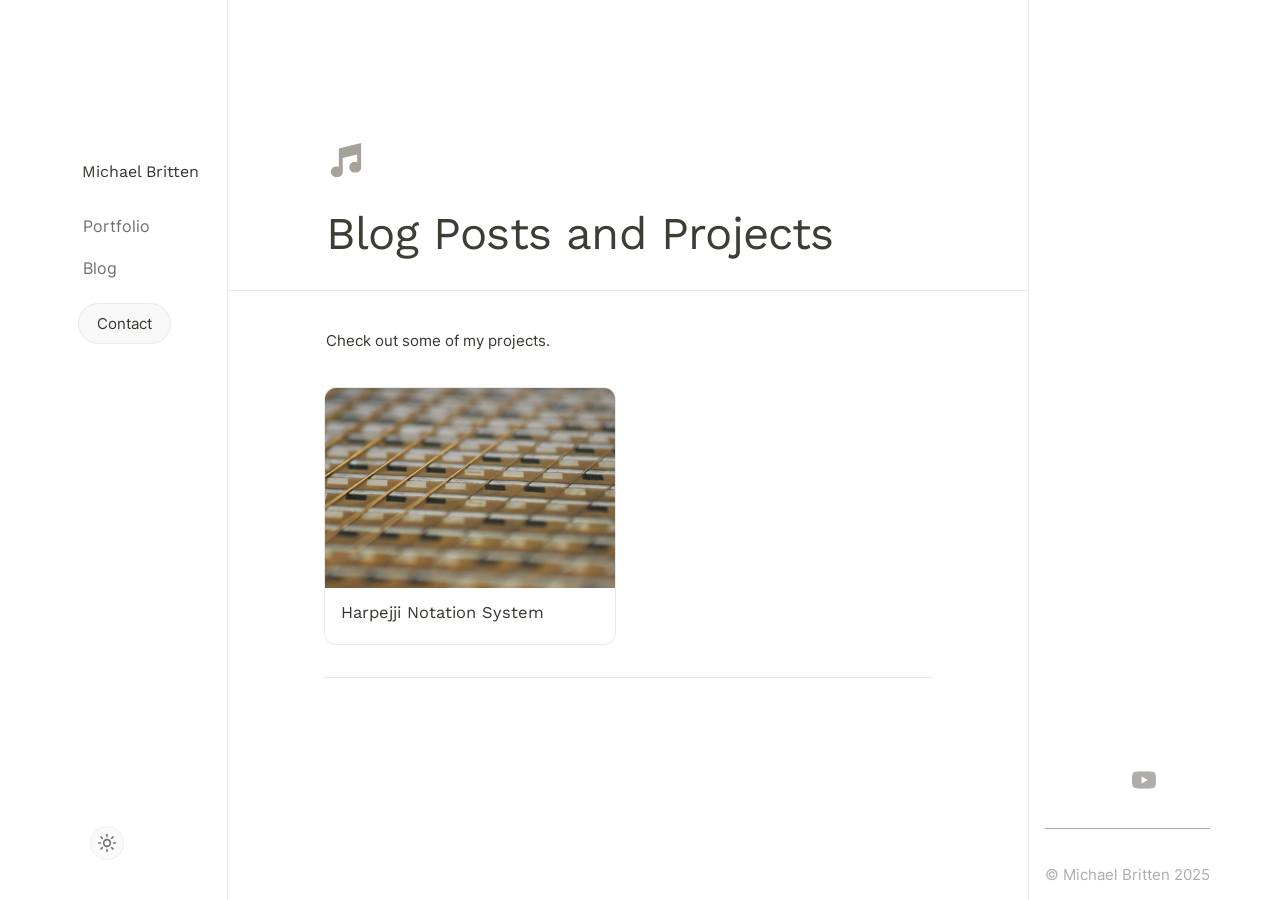
==== commit 0935cb58: "Update site copy and portfolio order" ====
--- a/blog/index.html
+++ b/blog/index.html
@@ -27,6 +27,6 @@
   <link rel="stylesheet" href="/assets/css/diem.css">
   <script src="/assets/js/site.js" defer></script>
 </head>
-<body><div class="super-root"><nav aria-label="Main" data-orientation="horizontal" dir="ltr" class="super-navbar simple" style="position:sticky;box-shadow:var(--navbar-shadow);-webkit-box-shadow:var(--navbar-shadow)"><div class="super-navbar__content"><a class="notion-link super-navbar__logo" href="/"><span class="super-navbar__logo-text" style="font-size:16px">Michael Britten</span></a><div style="position:relative"><ul data-orientation="horizontal" class="super-navbar__item-list" dir="ltr"><li><a class="notion-link super-navbar__item" href="/portfolio">Portfolio</a></li><li><a class="notion-link super-navbar__item" href="/blog">Blog</a></li></ul></div><div class="super-navbar__actions"><a class="notion-link" href="/contact"><div class="super-navbar__cta">Contact</div></a><div class="super-navbar__button super-navbar__theme-toggle"><svg xmlns="http://www.w3.org/2000/svg" width="20" height="20" viewBox="0 0 24 24" fill="none" stroke="currentColor" stroke-width="2" stroke-linecap="round" stroke-linejoin="round" class="lucide lucide-sun " type="Sun"><circle cx="12" cy="12" r="4"></circle><path d="M12 2v2"></path><path d="M12 20v2"></path><path d="m4.93 4.93 1.41 1.41"></path><path d="m17.66 17.66 1.41 1.41"></path><path d="M2 12h2"></path><path d="M20 12h2"></path><path d="m6.34 17.66-1.41 1.41"></path><path d="m19.07 4.93-1.41 1.41"></path></svg></div><div class="super-navbar__button super-navbar__menu-open"><svg xmlns="http://www.w3.org/2000/svg" width="20" height="20" viewBox="0 0 24 24" fill="none" stroke="currentColor" stroke-width="2" stroke-linecap="round" stroke-linejoin="round" class="lucide lucide-menu " type="Menu"><line x1="4" x2="20" y1="12" y2="12"></line><line x1="4" x2="20" y1="6" y2="6"></line><line x1="4" x2="20" y1="18" y2="18"></line></svg></div></div></div><div class="super-navbar__viewport-wrapper"></div></nav><div class="super-content-wrapper"><main id="page-blog" class="super-content page__blog parent-page__index"><div class="notion-header page"><div class="notion-header__cover no-cover has-icon-image"></div><div class="notion-header__content max-width no-cover has-icon-image"><div class="notion-header__title-wrapper"><div class="notion-header__icon-wrapper no-cover has-icon-image"><img src="/assets/icons/music-lightgray.svg" alt="Blog Posts and Projects" width="125" height="125" class="notion-header__icon" style="object-fit:cover;object-position:center" loading="lazy" data-full-size="/assets/icons/music-lightgray.svg" data-lightbox-src="/assets/icons/music-lightgray.svg"></div><h1 class="notion-header__title">Blog Posts and Projects</h1></div></div></div><article id="block-blog" class="notion-root max-width has-footer"><p id="block-1a8214f2737e80db8d84c79247154c6c" class="notion-text notion-text__content notion-semantic-string">Check out some of my projects.</p><p id="block-1a9214f2737e80e6aae5f19e758162b7" class="notion-text notion-text__content notion-semantic-string"> </p><div id="block-1a9214f2737e8035b686e67b516e4347" class="notion-collection inline collection-1a9214f2737e80f184dc000bc0f4c4ec"><div class="notion-collection-gallery no-border-top medium"><div id="block-blog-database-harpejji-notation-system" class="notion-collection-card gallery"><a id="block-blog-database-harpejji-notation-system" href="/blog-database/harpejji-notation-system" class="notion-link notion-collection-card__anchor">Harpejji Notation System</a><span data-full-size="/assets/images/harpejji-cover.jpg" data-lightbox-src="/assets/images/harpejji-cover.jpg" style="display:contents"><img alt="Harpejji Notation System" loading="lazy" width="780" height="200" decoding="async" data-nimg="1" class="notion-collection-card__cover medium" style="color:transparent;object-fit:cover;object-position:center 39.059999999999995%" srcset="/assets/images/harpejji-cover.jpg 1x, /assets/images/harpejji-cover.jpg 2x" src="/assets/images/harpejji-cover.jpg"></span><div class="notion-collection-card__content notion-collection-card__property-list"><div class="notion-property notion-property__title notion-collection-card__property title notion-semantic-string"><div class="notion-property__title__icon-wrapper"><svg class="notion-icon notion-icon__page" viewBox="0 0 16 16" width="18" height="18" style="width:16px;height:16px;font-size:16px;fill:var(--color-text-default-light)"><path d="M4.35645 15.4678H11.6367C13.0996 15.4678 13.8584 14.6953 13.8584 13.2256V7.02539C13.8584 6.0752 13.7354 5.6377 13.1406 5.03613L9.55176 1.38574C8.97754 0.804688 8.50586 0.667969 7.65137 0.667969H4.35645C2.89355 0.667969 2.13477 1.44043 2.13477 2.91016V13.2256C2.13477 14.7021 2.89355 15.4678 4.35645 15.4678ZM4.46582 14.1279C3.80273 14.1279 3.47461 13.7793 3.47461 13.1436V2.99219C3.47461 2.36328 3.80273 2.00781 4.46582 2.00781H7.37793V5.75391C7.37793 6.73145 7.86328 7.20312 8.83398 7.20312H12.5186V13.1436C12.5186 13.7793 12.1836 14.1279 11.5205 14.1279H4.46582ZM8.95703 6.02734C8.67676 6.02734 8.56055 5.9043 8.56055 5.62402V2.19238L12.334 6.02734H8.95703ZM10.4336 9.00098H5.42969C5.16992 9.00098 4.98535 9.19238 4.98535 9.43164C4.98535 9.67773 5.16992 9.86914 5.42969 9.86914H10.4336C10.6797 9.86914 10.8643 9.67773 10.8643 9.43164C10.8643 9.19238 10.6797 9.00098 10.4336 9.00098ZM10.4336 11.2979H5.42969C5.16992 11.2979 4.98535 11.4893 4.98535 11.7354C4.98535 11.9746 5.16992 12.1592 5.42969 12.1592H10.4336C10.6797 12.1592 10.8643 11.9746 10.8643 11.7354C10.8643 11.4893 10.6797 11.2979 10.4336 11.2979Z"></path></svg></div>Harpejji Notation System</div></div></div></div></div><div id="block-1a8214f2737e80f6a844deb8e12444a4" class="notion-divider"></div><p id="block-1a8214f2737e8034b033c7b3aa1dd989" class="notion-text notion-text__content notion-semantic-string">Bottom Text</p><div id="block-1a8214f2737e800bb00bc7fbfaf648d8" class="notion-text"></div></article></main></div><footer class="super-footer corners no-logo no-links"><div class="super-footer__content"><div class="super-footer__divider"></div><p class="super-footer__footnote">© Michael Britten 2025</p><div class="super-footer__icons"><a href="https://www.youtube.com/@MichaelBrittenMusic/videos" class="notion-link" target="_blank" rel="noopener noreferrer"><svg xmlns="http://www.w3.org/2000/svg" fill="currentColor" viewBox="0 0 24 24" width="24" height="24"><title>YouTube</title><path d="M23.498 6.186a3.016 3.016 0 0 0-2.122-2.136C19.505 3.545 12 3.545 12 3.545s-7.505 0-9.377.505A3.017 3.017 0 0 0 .502 6.186C0 8.07 0 12 0 12s0 3.93.502 5.814a3.016 3.016 0 0 0 2.122 2.136c1.871.505 9.376.505 9.376.505s7.505 0 9.377-.505a3.015 3.015 0 0 0 2.122-2.136C24 15.93 24 12 24 12s0-3.93-.502-5.814zM9.545 15.568V8.432L15.818 12l-6.273 3.568z"></path></svg></a></div></div></footer></div>
+<body><div class="super-root"><nav aria-label="Main" data-orientation="horizontal" dir="ltr" class="super-navbar simple" style="position:sticky;box-shadow:var(--navbar-shadow);-webkit-box-shadow:var(--navbar-shadow)"><div class="super-navbar__content"><a class="notion-link super-navbar__logo" href="/"><span class="super-navbar__logo-text" style="font-size:16px">Michael Britten</span></a><div style="position:relative"><ul data-orientation="horizontal" class="super-navbar__item-list" dir="ltr"><li><a class="notion-link super-navbar__item" href="/portfolio">Portfolio</a></li><li><a class="notion-link super-navbar__item" href="/blog">Blog</a></li></ul></div><div class="super-navbar__actions"><a class="notion-link" href="/contact"><div class="super-navbar__cta">Contact</div></a><div class="super-navbar__button super-navbar__theme-toggle"><svg xmlns="http://www.w3.org/2000/svg" width="20" height="20" viewBox="0 0 24 24" fill="none" stroke="currentColor" stroke-width="2" stroke-linecap="round" stroke-linejoin="round" class="lucide lucide-sun " type="Sun"><circle cx="12" cy="12" r="4"></circle><path d="M12 2v2"></path><path d="M12 20v2"></path><path d="m4.93 4.93 1.41 1.41"></path><path d="m17.66 17.66 1.41 1.41"></path><path d="M2 12h2"></path><path d="M20 12h2"></path><path d="m6.34 17.66-1.41 1.41"></path><path d="m19.07 4.93-1.41 1.41"></path></svg></div><div class="super-navbar__button super-navbar__menu-open"><svg xmlns="http://www.w3.org/2000/svg" width="20" height="20" viewBox="0 0 24 24" fill="none" stroke="currentColor" stroke-width="2" stroke-linecap="round" stroke-linejoin="round" class="lucide lucide-menu " type="Menu"><line x1="4" x2="20" y1="12" y2="12"></line><line x1="4" x2="20" y1="6" y2="6"></line><line x1="4" x2="20" y1="18" y2="18"></line></svg></div></div></div><div class="super-navbar__viewport-wrapper"></div></nav><div class="super-content-wrapper"><main id="page-blog" class="super-content page__blog parent-page__index"><div class="notion-header page"><div class="notion-header__cover no-cover has-icon-image"></div><div class="notion-header__content max-width no-cover has-icon-image"><div class="notion-header__title-wrapper"><div class="notion-header__icon-wrapper no-cover has-icon-image"><img src="/assets/icons/music-lightgray.svg" alt="Blog Posts and Projects" width="125" height="125" class="notion-header__icon" style="object-fit:cover;object-position:center" loading="lazy" data-full-size="/assets/icons/music-lightgray.svg" data-lightbox-src="/assets/icons/music-lightgray.svg"></div><h1 class="notion-header__title">Blog Posts and Projects</h1></div></div></div><article id="block-blog" class="notion-root max-width has-footer"><p id="block-1a8214f2737e80db8d84c79247154c6c" class="notion-text notion-text__content notion-semantic-string">Check out some of my projects.</p><p id="block-1a9214f2737e80e6aae5f19e758162b7" class="notion-text notion-text__content notion-semantic-string"> </p><div id="block-1a9214f2737e8035b686e67b516e4347" class="notion-collection inline collection-1a9214f2737e80f184dc000bc0f4c4ec"><div class="notion-collection-gallery no-border-top medium"><div id="block-blog-database-harpejji-notation-system" class="notion-collection-card gallery"><a id="block-blog-database-harpejji-notation-system" href="/blog-database/harpejji-notation-system" class="notion-link notion-collection-card__anchor">Harpejji Notation System</a><span data-full-size="/assets/images/harpejji-cover.jpg" data-lightbox-src="/assets/images/harpejji-cover.jpg" style="display:contents"><img alt="Harpejji Notation System" loading="lazy" width="780" height="200" decoding="async" data-nimg="1" class="notion-collection-card__cover medium" style="color:transparent;object-fit:cover;object-position:center 39.059999999999995%" srcset="/assets/images/harpejji-cover.jpg 1x, /assets/images/harpejji-cover.jpg 2x" src="/assets/images/harpejji-cover.jpg"></span><div class="notion-collection-card__content notion-collection-card__property-list"><div class="notion-property notion-property__title notion-collection-card__property title notion-semantic-string"><div class="notion-property__title__icon-wrapper"><svg class="notion-icon notion-icon__page" viewBox="0 0 16 16" width="18" height="18" style="width:16px;height:16px;font-size:16px;fill:var(--color-text-default-light)"><path d="M4.35645 15.4678H11.6367C13.0996 15.4678 13.8584 14.6953 13.8584 13.2256V7.02539C13.8584 6.0752 13.7354 5.6377 13.1406 5.03613L9.55176 1.38574C8.97754 0.804688 8.50586 0.667969 7.65137 0.667969H4.35645C2.89355 0.667969 2.13477 1.44043 2.13477 2.91016V13.2256C2.13477 14.7021 2.89355 15.4678 4.35645 15.4678ZM4.46582 14.1279C3.80273 14.1279 3.47461 13.7793 3.47461 13.1436V2.99219C3.47461 2.36328 3.80273 2.00781 4.46582 2.00781H7.37793V5.75391C7.37793 6.73145 7.86328 7.20312 8.83398 7.20312H12.5186V13.1436C12.5186 13.7793 12.1836 14.1279 11.5205 14.1279H4.46582ZM8.95703 6.02734C8.67676 6.02734 8.56055 5.9043 8.56055 5.62402V2.19238L12.334 6.02734H8.95703ZM10.4336 9.00098H5.42969C5.16992 9.00098 4.98535 9.19238 4.98535 9.43164C4.98535 9.67773 5.16992 9.86914 5.42969 9.86914H10.4336C10.6797 9.86914 10.8643 9.67773 10.8643 9.43164C10.8643 9.19238 10.6797 9.00098 10.4336 9.00098ZM10.4336 11.2979H5.42969C5.16992 11.2979 4.98535 11.4893 4.98535 11.7354C4.98535 11.9746 5.16992 12.1592 5.42969 12.1592H10.4336C10.6797 12.1592 10.8643 11.9746 10.8643 11.7354C10.8643 11.4893 10.6797 11.2979 10.4336 11.2979Z"></path></svg></div>Harpejji Notation System</div></div></div></div></div><div id="block-1a8214f2737e80f6a844deb8e12444a4" class="notion-divider"></div><div id="block-1a8214f2737e800bb00bc7fbfaf648d8" class="notion-text"></div></article></main></div><footer class="super-footer corners no-logo no-links"><div class="super-footer__content"><div class="super-footer__divider"></div><p class="super-footer__footnote">© Michael Britten 2025</p><div class="super-footer__icons"><a href="https://www.youtube.com/@MichaelBrittenMusic/videos" class="notion-link" target="_blank" rel="noopener noreferrer"><svg xmlns="http://www.w3.org/2000/svg" fill="currentColor" viewBox="0 0 24 24" width="24" height="24"><title>YouTube</title><path d="M23.498 6.186a3.016 3.016 0 0 0-2.122-2.136C19.505 3.545 12 3.545 12 3.545s-7.505 0-9.377.505A3.017 3.017 0 0 0 .502 6.186C0 8.07 0 12 0 12s0 3.93.502 5.814a3.016 3.016 0 0 0 2.122 2.136c1.871.505 9.376.505 9.376.505s7.505 0 9.377-.505a3.015 3.015 0 0 0 2.122-2.136C24 15.93 24 12 24 12s0-3.93-.502-5.814zM9.545 15.568V8.432L15.818 12l-6.273 3.568z"></path></svg></a></div></div></footer></div>
 </body>
 </html>
